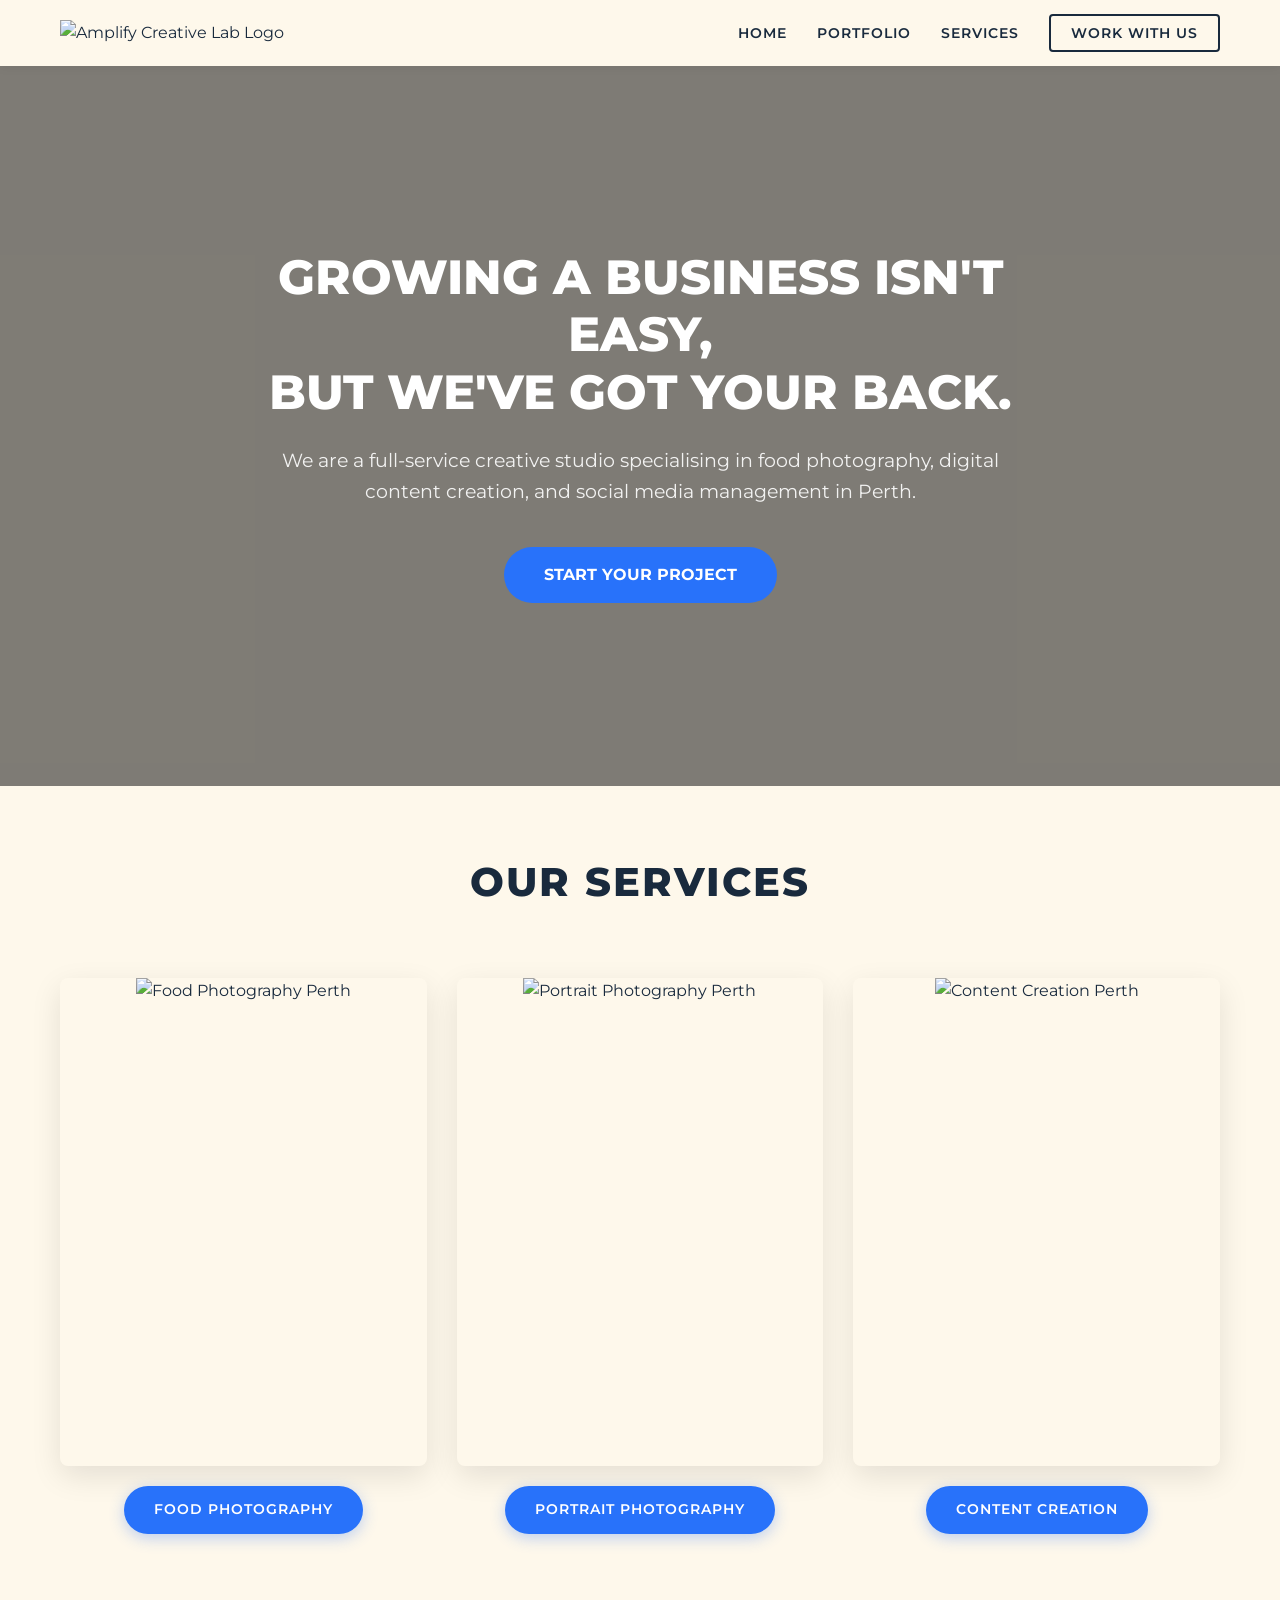
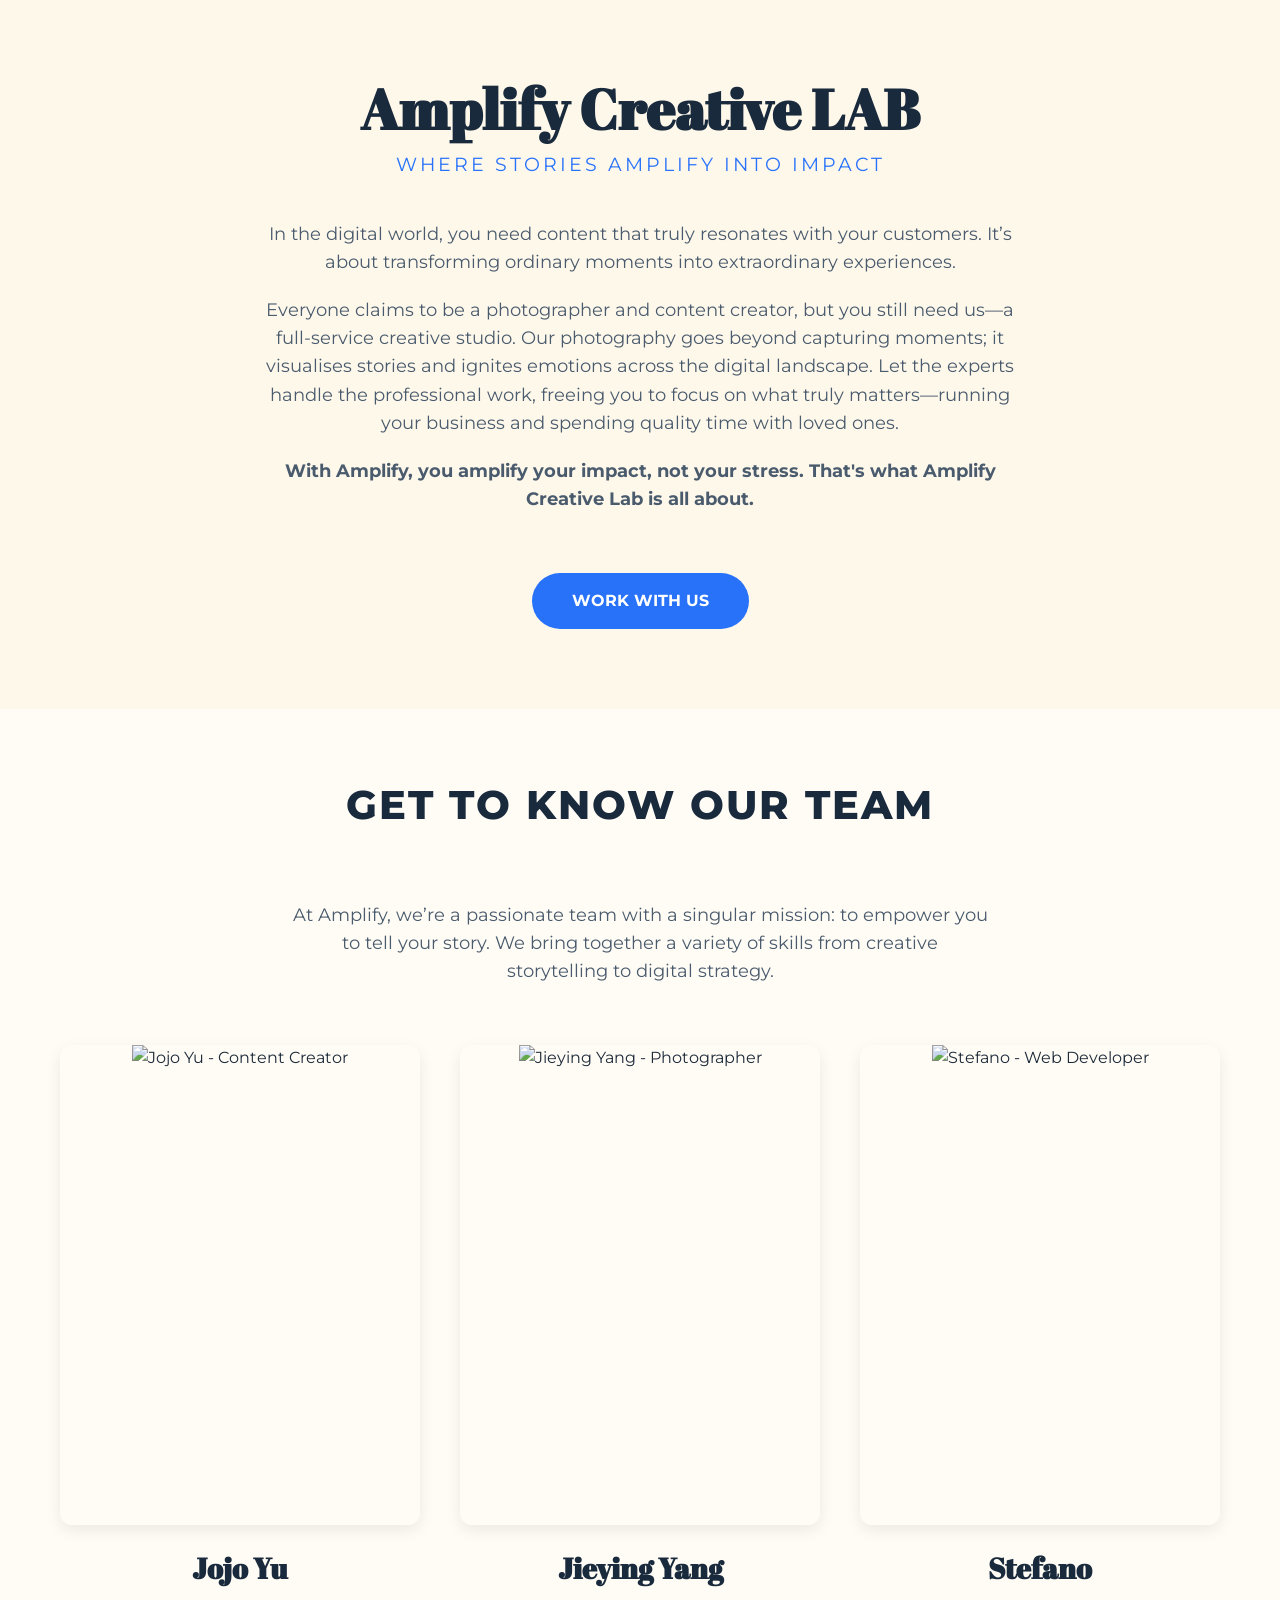
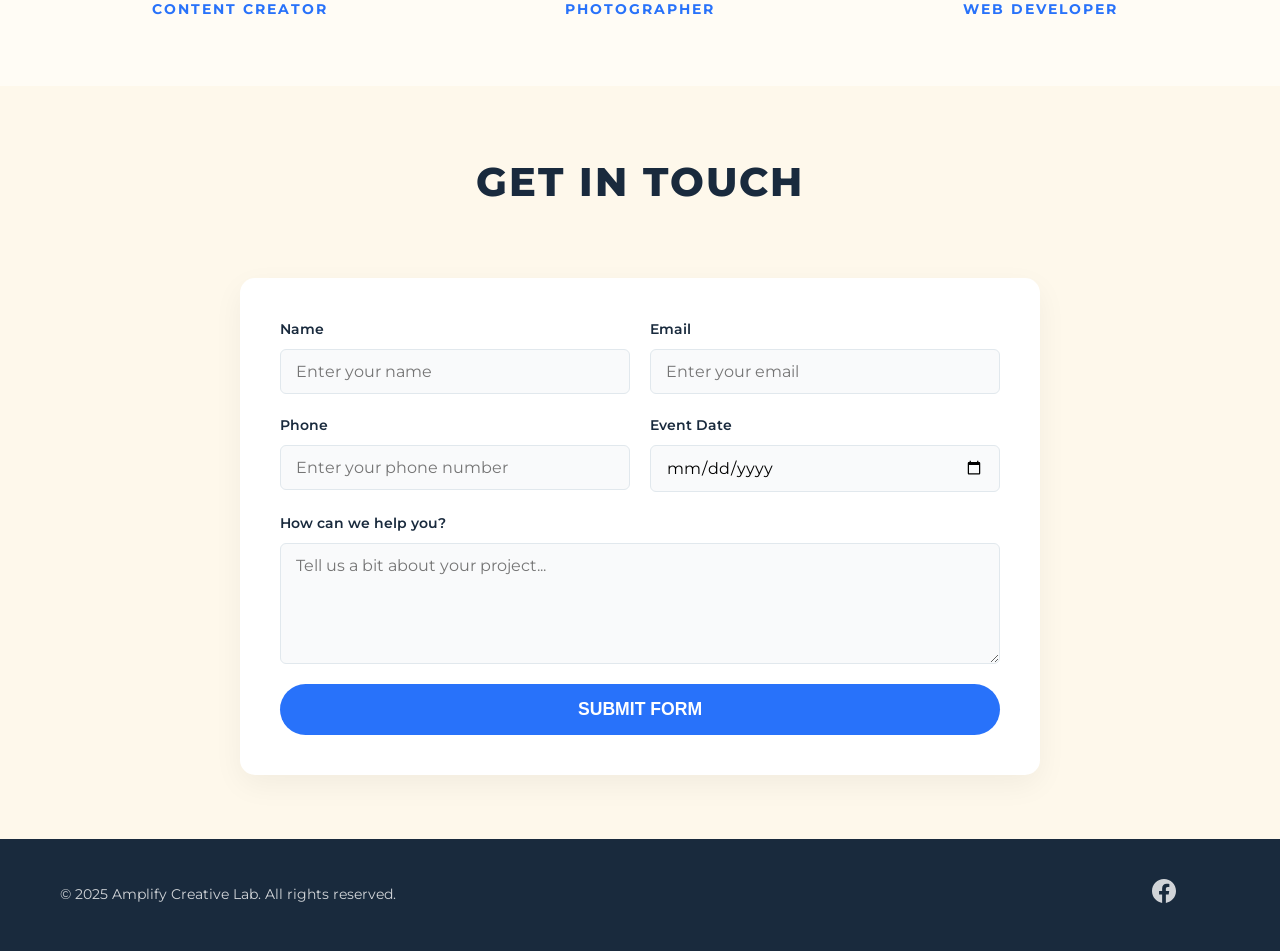
==== index.html @ 65ed93e7 "Footer" ====
<!DOCTYPE html>
<html lang="en">
<head>
    <meta charset="UTF-8">
    <meta name="viewport" content="width=device-width, initial-scale=1.0">
    <title>Perth Food Photographer | Amplify Creative Lab</title>
    <meta name="description" content="Perth food photographer specializing in restaurant imagery. Professional photos and videos for menus, websites & socials.">
    
    <link rel="preconnect" href="https://fonts.googleapis.com">
    <link rel="preconnect" href="https://fonts.gstatic.com" crossorigin>
    <link href="https://fonts.googleapis.com/css2?family=Abril+Fatface&family=Montserrat:wght@400;600;700&display=swap" rel="stylesheet">
    
    <link rel="stylesheet" href="style.css">
</head>
<body>

    <header class="site-header">
        <div class="container header-flex">
            <a href="/" class="logo">
                <img src="https://amplifycreativelab.com/wp-content/uploads/2024/07/logo-web.png" alt="Amplify Creative Lab Logo">
            </a>
            
            <nav class="main-nav">
                <ul class="nav-list">
                    <li><a href="#">Home</a></li>
                    <li><a href="https://amplifycreativelab.com/portfolio/">Portfolio</a></li>
                    <li><a href="https://amplifycreativelab.com/perth-content-creation/">Services</a></li>
                    <li><a href="#contact" class="btn-nav">Work With Us</a></li>
                </ul>
            </nav>
        </div>
    </header>

    <main>
        <section class="hero">
            <div class="hero-overlay"></div>
            <div class="container hero-content">
                <h1>Growing a business isn't easy,<br> but we've got your back.</h1>
                <p>We are a full-service creative studio specialising in food photography, digital content creation, and social media management in Perth.</p>
                <a href="#contact" class="btn-primary">Start Your Project</a>
            </div>
        </section>
        <section class="services">
        <div class="container">
            <h2 class="section-title">Our Services</h2>
            
            <div class="services-grid">
                
                <a href="https://amplifycreativelab.com/food-photography" class="service-card">
                    <div class="image-wrapper">
                        <img src="https://amplifycreativelab.com/wp-content/uploads/2024/06/02-Commercial-Photography-768x960.jpg" alt="Food Photography Perth" loading="lazy">
                    </div>
                    <div class="card-label">Food Photography</div>
                </a>

                <a href="https://amplifycreativelab.com/portrait-photography/" class="service-card">
                    <div class="image-wrapper">
                        <img src="https://amplifycreativelab.com/wp-content/uploads/2024/07/DSC_3474-768x960.jpg" alt="Portrait Photography Perth" loading="lazy">
                    </div>
                    <div class="card-label">Portrait Photography</div>
                </a>

                <a href="https://amplifycreativelab.com/content-creation/" class="service-card">
                    <div class="image-wrapper">
                        <img src="https://amplifycreativelab.com/wp-content/uploads/2024/06/04-Digital-Content-Creative-768x960.jpg" alt="Content Creation Perth" loading="lazy">
                    </div>
                    <div class="card-label">Content Creation</div>
                </a>

            </div>
        </div>
    </section>
    <section class="about-intro">
        <div class="container text-center">
            <h2>Amplify Creative LAB</h2>
            <h3>Where Stories Amplify into Impact</h3>
            
            <div class="text-content">
                <p>In the digital world, you need content that truly resonates with your customers. It’s about transforming ordinary moments into extraordinary experiences.</p>
                <p>Everyone claims to be a photographer and content creator, but you still need us—a full-service creative studio. Our photography goes beyond capturing moments; it visualises stories and ignites emotions across the digital landscape. Let the experts handle the professional work, freeing you to focus on what truly matters—running your business and spending quality time with loved ones.</p>
                <p><strong>With Amplify, you amplify your impact, not your stress. That's what Amplify Creative Lab is all about.</strong></p>
            </div>
            
            <a href="#contact" class="btn-primary">Work With Us</a>
        </div>
    </section>
    <section class="team">
        <div class="container">
            
            <div class="team-intro">
                <h2 class="section-title">Get to Know Our Team</h2>
                <p>At Amplify, we’re a passionate team with a singular mission: to empower you to tell your story. We bring together a variety of skills from creative storytelling to digital strategy.</p>
            </div>

            <div class="team-grid">
                
                <div class="team-member">
                    <div class="member-image">
                        <img src="https://amplifycreativelab.com/wp-content/uploads/2024/07/jojo-scaled.jpg" alt="Jojo Yu - Content Creator" loading="lazy">
                    </div>
                    <div class="member-info">
                        <h3>Jojo Yu</h3>
                        <span class="role">Content Creator</span>
                    </div>
                </div>

                <div class="team-member">
                    <div class="member-image">
                        <img src="https://amplifycreativelab.com/wp-content/uploads/2024/07/0N2A9661-Edit-scaled.jpg" alt="Jieying Yang - Photographer" loading="lazy">
                    </div>
                    <div class="member-info">
                        <h3>Jieying Yang</h3>
                        <span class="role">Photographer</span>
                    </div>
                </div>

                <div class="team-member">
                    <div class="member-image">
                        <img src="https://amplifycreativelab.com/wp-content/uploads/2024/07/stefano-scaled.jpg" alt="Stefano - Web Developer" loading="lazy">
                    </div>
                    <div class="member-info">
                        <h3>Stefano</h3>
                        <span class="role">Web Developer</span>
                    </div>
                </div>

            </div>
        </div>
    </section>
    <section id="contact" class="contact-section">
        <div class="container">
            <h2 class="section-title">Get In Touch</h2>
            
            <form class="contact-form" action="#" method="POST">
                <div class="form-grid">
                    
                    <div class="form-group">
                        <label for="name">Name</label>
                        <input type="text" id="name" name="name" placeholder="Enter your name" required>
                    </div>

                    <div class="form-group">
                        <label for="email">Email</label>
                        <input type="email" id="email" name="email" placeholder="Enter your email" required>
                    </div>

                    <div class="form-group">
                        <label for="phone">Phone</label>
                        <input type="tel" id="phone" name="phone" placeholder="Enter your phone number">
                    </div>

                    <div class="form-group">
                        <label for="date">Event Date</label>
                        <input type="date" id="date" name="date">
                    </div>

                    <div class="form-group full-width">
                        <label for="message">How can we help you?</label>
                        <textarea id="message" name="message" rows="5" placeholder="Tell us a bit about your project..."></textarea>
                    </div>

                    <div class="form-group full-width text-center">
                        <button type="submit" class="btn-primary btn-submit">Submit Form</button>
                    </div>

                </div>
            </form>
        </div>
    </section>
    <footer class="site-footer">
        <div class="container footer-flex">
            
            <div class="footer-copyright">
                <p>&copy; 2025 Amplify Creative Lab. All rights reserved.</p>
            </div>

            <div class="footer-socials">
                
                <a href="#" aria-label="Facebook">
                    <svg xmlns="http://www.w3.org/2000/svg" width="24" height="24" viewBox="0 0 24 24" fill="currentColor"><path d="M24 12.073c0-6.627-5.373-12-12-12s-12 5.373-12 12c0 5.99 4.388 10.954 10.125 11.854v-8.385H7.078v-3.47h3.047V9.43c0-3.007 1.792-4.669 4.533-4.669 1.312 0 2.686.235 2.686.235v2.953H15.83c-1.491 0-1.956.925-1.956 1.874v2.25h3.328l-.532 3.47h-2.796v8.385C19.612 23.027 24 18.062 24 12.073z"/></svg>
                </a>

                <a href="#" aria-label="Instagram">
                    <svg xmlns="http://www.w3.org/2000/svg" width="24" height="24" viewBox="0 0 24 24" fill="currentColor"><path d="M12 2.163c3.204 0 3.584.012 4.85.07 3.252.148 4.771 1.691 4.919 4.919.058 1.265.069 1.645.069 4.849 0 3.205-.012 3.584-.069 4.849-.149 3.225-1.664 4.771-4.919 4.919-1.266.058-1.644.07-4.85.07-3.204 0-3.584-.012-4.849-.07-3.26-.149-4.771-1.699-4.919-4.92-.058-1.265-.07-1.644-.07-4.849 0-3.204.013-3.583.07-4.849.149-3.227 1.664-4.771 4.919-4.919 1.266-.057 1.645-.069 4.849-.069zm0-2.163c-3.259 0-3.667.014-4.947.072-4.358.2-6.78 2.618-6.98 6.98-.059 1.281-.073 1.689-.073 4.948 0 3.2
    </main>

</body>
</html>
---- style.css ----
/* --- 1. VARIABLES (Your Design System) --- */
:root {
    /* Extracted from your site */
    --color-cream: #FEF8EB;       /* Your background color */
    --color-navy: #192a3d;        /* Your text color */
    --color-blue: #2872fa;        /* Your accent/button color */
    --color-white: #ffffff;
    
    --font-heading: 'Abril Fatface', serif; /* The fancy font */
    --font-body: 'Montserrat', sans-serif;  /* The clean font */
    
    --spacing-md: 2rem;
    --spacing-lg: 4rem;
}

/* --- 2. GLOBAL RESET --- */
* {
    box-sizing: border-box;
    margin: 0;
    padding: 0;
}

body {
    font-family: var(--font-body);
    background-color: var(--color-cream);
    color: var(--color-navy);
    line-height: 1.6;
}

.container {
    max-width: 1200px;
    margin: 0 auto;
    padding: 0 20px;
}

a { text-decoration: none; color: inherit; }
ul { list-style: none; }

/* --- 3. HEADER & NAVIGATION --- */
.site-header {
    padding: 20px 0;
    background-color: var(--color-cream);
    position: sticky;
    top: 0;
    z-index: 1000;
    box-shadow: 0 2px 10px rgba(0,0,0,0.05);
}

.header-flex {
    display: flex;
    justify-content: space-between;
    align-items: center;
}

.logo img {
    height: 50px; /* Keeps logo from exploding in size */
    width: auto;
}

.nav-list {
    display: flex;
    gap: 30px;
    align-items: center;
}

.nav-list a {
    font-weight: 600;
    font-size: 14px;
    text-transform: uppercase;
    letter-spacing: 1px;
    transition: color 0.3s ease;
}

.nav-list a:hover {
    color: var(--color-blue);
}

/* --- 4. HERO SECTION --- */
.hero {
    position: relative;
    height: 80vh; /* Takes up 80% of the screen height */
    min-height: 600px;
    display: flex;
    align-items: center;
    justify-content: center;
    text-align: center;
    
    /* Background Image extracted from your slideshow */
    background-image: url('https://amplifycreativelab.com/wp-content/uploads/2024/06/Spaghertti-Carbonara_01-scaled.jpg');
    background-size: cover;
    background-position: center;
}

/* Dark overlay so text is readable on top of the photo */
.hero-overlay {
    position: absolute;
    top: 0; left: 0; width: 100%; height: 100%;
    background: rgba(0, 0, 0, 0.5); /* 50% dark tint */
    z-index: 1;
}

.hero-content {
    position: relative;
    z-index: 2; /* Puts text above the overlay */
    color: var(--color-white);
    max-width: 800px;
}

.hero h1 {
    font-family: var(--font-body); /* Using Montserrat for clean look, or change to var(--font-heading) for serif */
    font-weight: 800;
    font-size: 3rem;
    text-transform: uppercase;
    margin-bottom: 1.5rem;
    line-height: 1.2;
}

.hero p {
    font-size: 1.2rem;
    margin-bottom: 2.5rem;
    opacity: 0.9;
}

/* --- 5. BUTTONS --- */
.btn-nav {
    border: 2px solid var(--color-navy);
    padding: 8px 20px;
    border-radius: 4px;
}

.btn-nav:hover {
    background-color: var(--color-navy);
    color: var(--color-white) !important;
}

.btn-primary {
    display: inline-block;
    background-color: var(--color-blue);
    color: var(--color-white);
    padding: 15px 40px;
    font-weight: 700;
    text-transform: uppercase;
    border-radius: 50px; /* Rounded pill shape */
    transition: transform 0.2s, background 0.2s;
}

.btn-primary:hover {
    background-color: #1559ed; /* Slightly darker blue */
    transform: translateY(-3px); /* Slight lift effect */
}

/* Mobile Responsiveness */
@media (max-width: 768px) {
    .nav-list { display: none; } /* Hidden on mobile for now */
    .hero h1 { font-size: 2rem; }
}

/* --- 6. SERVICES SECTION --- */
.services {
    padding: var(--spacing-lg) 0;
    background-color: var(--color-cream); /* seamless blend with body */
}

.section-title {
    font-family: var(--font-body); /* Or var(--font-heading) if you want the fancy font here */
    font-size: 2.5rem;
    font-weight: 800;
    text-align: center;
    text-transform: uppercase;
    margin-bottom: var(--spacing-lg);
    color: var(--color-navy);
    letter-spacing: 2px;
}

/* The Grid System: Creates 3 columns that stack automatically */
.services-grid {
    display: grid;
    grid-template-columns: repeat(auto-fit, minmax(300px, 1fr));
    gap: 30px;
    align-items: start;
}

/* The Card */
.service-card {
    display: block;
    position: relative;
    text-align: center;
    transition: transform 0.3s ease;
}

.service-card:hover {
    transform: translateY(-10px); /* Floats up when you hover */
}

.image-wrapper {
    overflow: hidden;
    border-radius: 8px;
    box-shadow: 0 10px 30px rgba(0,0,0,0.1);
    aspect-ratio: 3 / 4; /* Forces all images to be the same tall rectangle shape */
    margin-bottom: 20px;
}

.service-card img {
    width: 100%;
    height: 100%;
    object-fit: cover; /* Ensures image fills the box without stretching */
    transition: transform 0.5s ease;
}

.service-card:hover img {
    transform: scale(1.05); /* Subtle zoom effect on image */
}

/* The Label (Looks like a button) */
.card-label {
    display: inline-block;
    background-color: var(--color-blue);
    color: var(--color-white);
    padding: 12px 30px;
    border-radius: 50px;
    font-weight: 600;
    text-transform: uppercase;
    font-size: 0.9rem;
    letter-spacing: 1px;
    box-shadow: 0 4px 15px rgba(40, 114, 250, 0.3);
}

/* --- 7. ABOUT INTRO SECTION --- */
.about-intro {
    padding: 80px 0;
    background-color: var(--color-cream);
    text-align: center;
}

/* Flex helper to center everything vertically and horizontally */
.text-center {
    display: flex;
    flex-direction: column;
    align-items: center;
}

.about-intro h2 {
    font-family: var(--font-heading); /* Using 'Abril Fatface' for brand feel */
    font-size: 3.5rem;
    color: var(--color-navy);
    margin-bottom: 10px;
    line-height: 1.1;
}

.about-intro h3 {
    font-family: var(--font-body);
    font-weight: 400;
    font-size: 1.2rem;
    color: var(--color-blue); /* Using accent color for the tagline */
    margin-bottom: 40px;
    text-transform: uppercase;
    letter-spacing: 3px;
}

.about-intro .text-content {
    max-width: 750px; /* Vital: Keeps text line length easy to read */
    margin: 0 auto 40px auto;
    font-size: 1.1rem;
    color: #4a5b6d; /* Slightly softer version of Navy */
}

.about-intro p {
    margin-bottom: 20px;
}

/* Mobile adjustments */
@media (max-width: 768px) {
    .about-intro h2 { font-size: 2.5rem; }
    .about-intro h3 { font-size: 1rem; letter-spacing: 1px; }
}

/* --- 8. TEAM SECTION --- */
.team {
    padding: var(--spacing-lg) 0;
    background-color: #fffcf5; /* A slightly lighter shade of cream to separate the section */
}

.team-intro {
    max-width: 700px;
    margin: 0 auto 60px auto;
    text-align: center;
}

.team-intro p {
    font-size: 1.1rem;
    color: #4a5b6d;
}

/* Grid layout for team members */
.team-grid {
    display: grid;
    grid-template-columns: repeat(auto-fit, minmax(280px, 1fr));
    gap: 40px;
    justify-content: center;
}

.team-member {
    text-align: center;
}

.member-image {
    width: 100%;
    aspect-ratio: 3 / 4; /* Maintains vertical portrait shape */
    overflow: hidden;
    border-radius: 12px; /* Slightly softer corners than services */
    margin-bottom: 20px;
    box-shadow: 0 5px 15px rgba(0,0,0,0.08);
    transition: transform 0.3s ease;
}

.member-image img {
    width: 100%;
    height: 100%;
    object-fit: cover;
    transition: transform 0.5s ease;
    filter: grayscale(20%); /* Slight styling: desaturate a bit */
}

/* Hover Effect: Color returns and image zooms */
.team-member:hover .member-image img {
    transform: scale(1.05);
    filter: grayscale(0%); 
}

.team-member:hover .member-image {
    transform: translateY(-5px);
}

.member-info h3 {
    font-family: var(--font-heading);
    font-size: 1.8rem;
    margin-bottom: 5px;
    color: var(--color-navy);
}

.member-info .role {
    font-family: var(--font-body);
    text-transform: uppercase;
    font-size: 0.85rem;
    font-weight: 700;
    color: var(--color-blue);
    letter-spacing: 2px;
}

/* --- 9. CONTACT FORM SECTION --- */
.contact-section {
    padding: var(--spacing-lg) 0;
    background-color: var(--color-cream);
}

.contact-form {
    max-width: 800px;
    margin: 0 auto;
    background-color: #ffffff;
    padding: 40px;
    border-radius: 15px;
    box-shadow: 0 10px 30px rgba(0,0,0,0.05);
}

/* Form Grid: 2 Columns on Desktop */
.form-grid {
    display: grid;
    grid-template-columns: 1fr 1fr; /* Two equal columns */
    gap: 20px;
}

/* Make Message box and Button span both columns */
.full-width {
    grid-column: span 2;
}

.form-group {
    display: flex;
    flex-direction: column;
    text-align: left;
}

.form-group label {
    font-family: var(--font-body);
    font-weight: 600;
    font-size: 0.9rem;
    margin-bottom: 8px;
    color: var(--color-navy);
}

.form-group input,
.form-group textarea {
    padding: 12px 15px;
    border: 1px solid #e1e8ed; /* Light grey border */
    border-radius: 6px;
    font-family: var(--font-body);
    font-size: 1rem;
    background-color: #f9fafb;
    transition: border-color 0.3s, background 0.3s;
}

/* Focus State: When you click inside a box */
.form-group input:focus,
.form-group textarea:focus {
    outline: none;
    border-color: var(--color-blue);
    background-color: #ffffff;
}

.btn-submit {
    width: 100%;
    border: none;
    cursor: pointer;
    font-size: 1.1rem;
}

/* Mobile Layout for Form */
@media (max-width: 600px) {
    .contact-form { padding: 20px; }
    
    /* Stack everything in 1 column on mobile */
    .form-grid {
        grid-template-columns: 1fr;
    }
    
    .full-width {
        grid-column: auto;
    }
}

/* --- 10. FOOTER --- */
.site-footer {
    background-color: var(--color-navy);
    color: var(--color-white);
    padding: 40px 0;
}

.footer-flex {
    display: flex;
    justify-content: space-between;
    align-items: center;
}

.footer-copyright p {
    font-size: 0.9rem;
    opacity: 0.8;
}

.footer-socials {
    display: flex;
    gap: 20px;
}

.footer-socials a {
    color: var(--color-white);
    transition: color 0.3s ease, transform 0.3s ease;
    opacity: 0.8;
}

.footer-socials a:hover {
    color: var(--color-blue);
    opacity: 1;
    transform: translateY(-3px);
}

/* Footer Mobile */
@media (max-width: 600px) {
    .footer-flex {
        flex-direction: column;
        gap: 20px;
        text-align: center;
    }
}
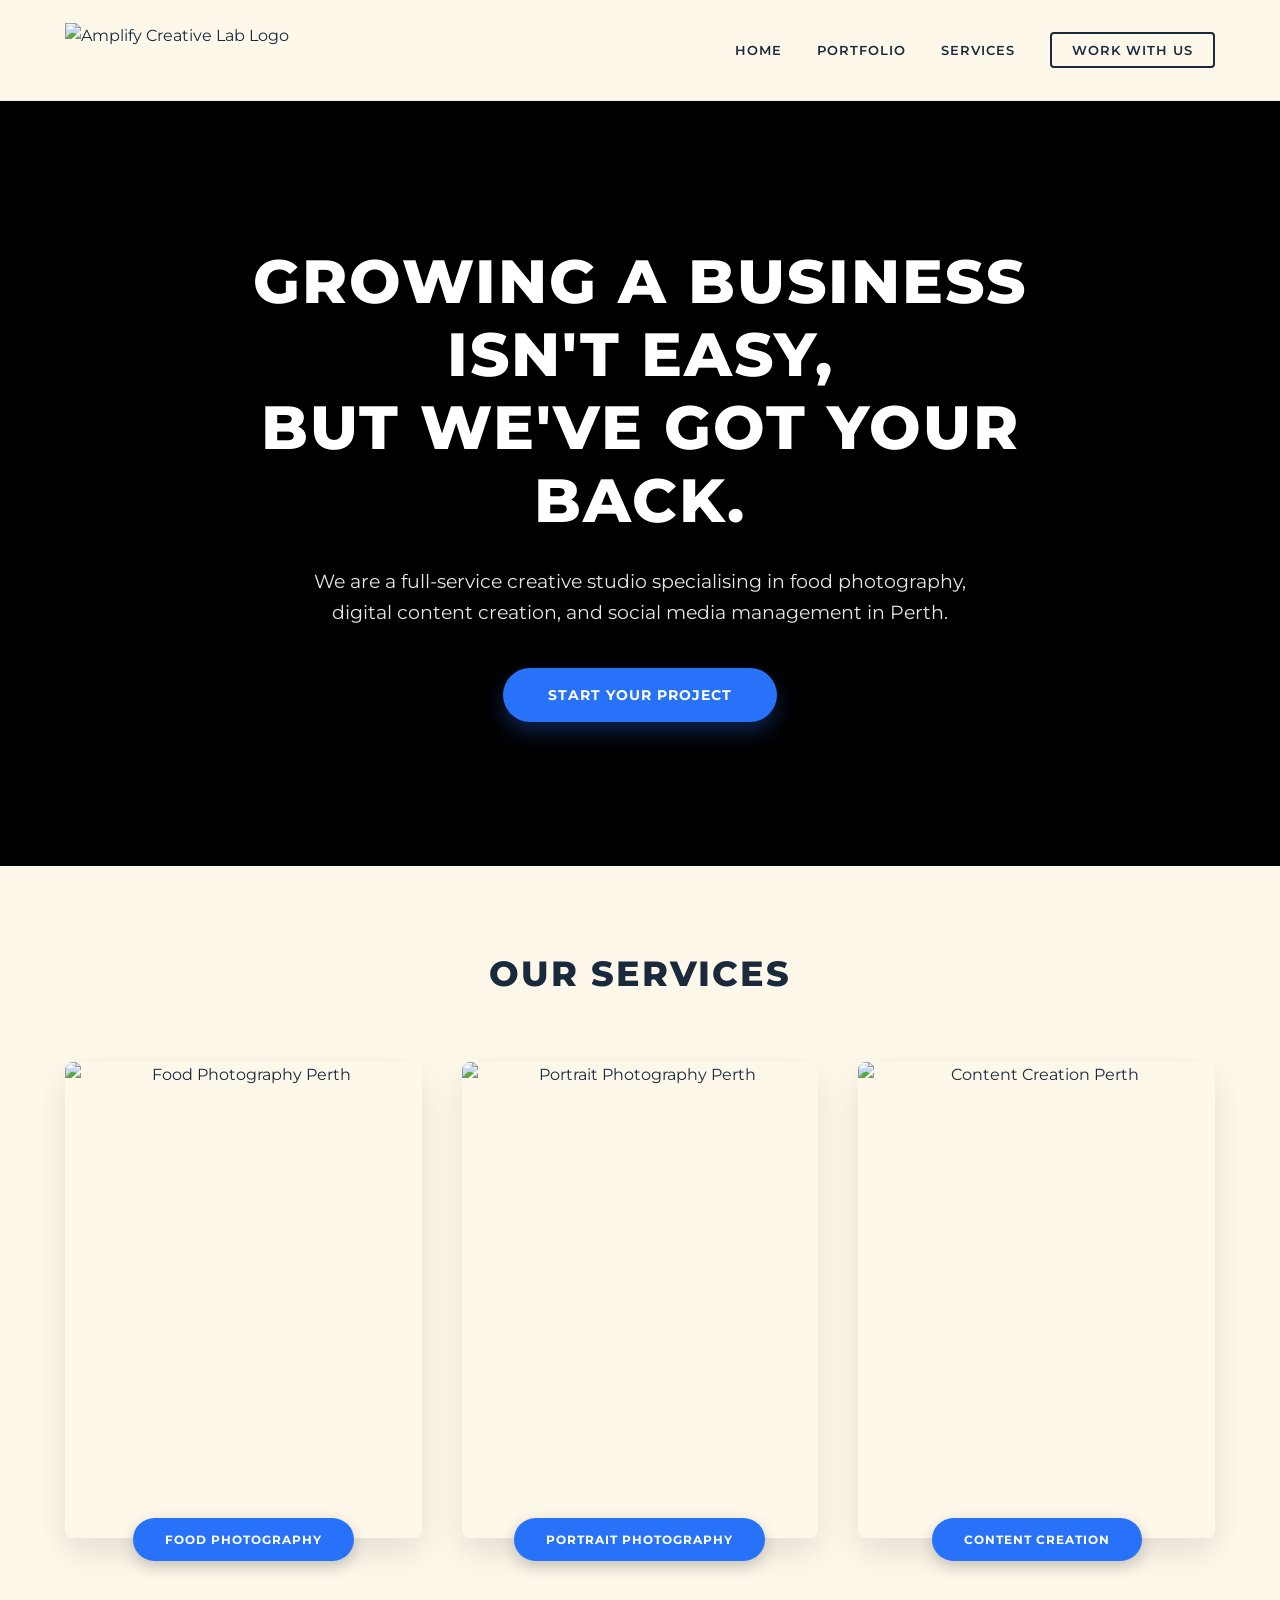
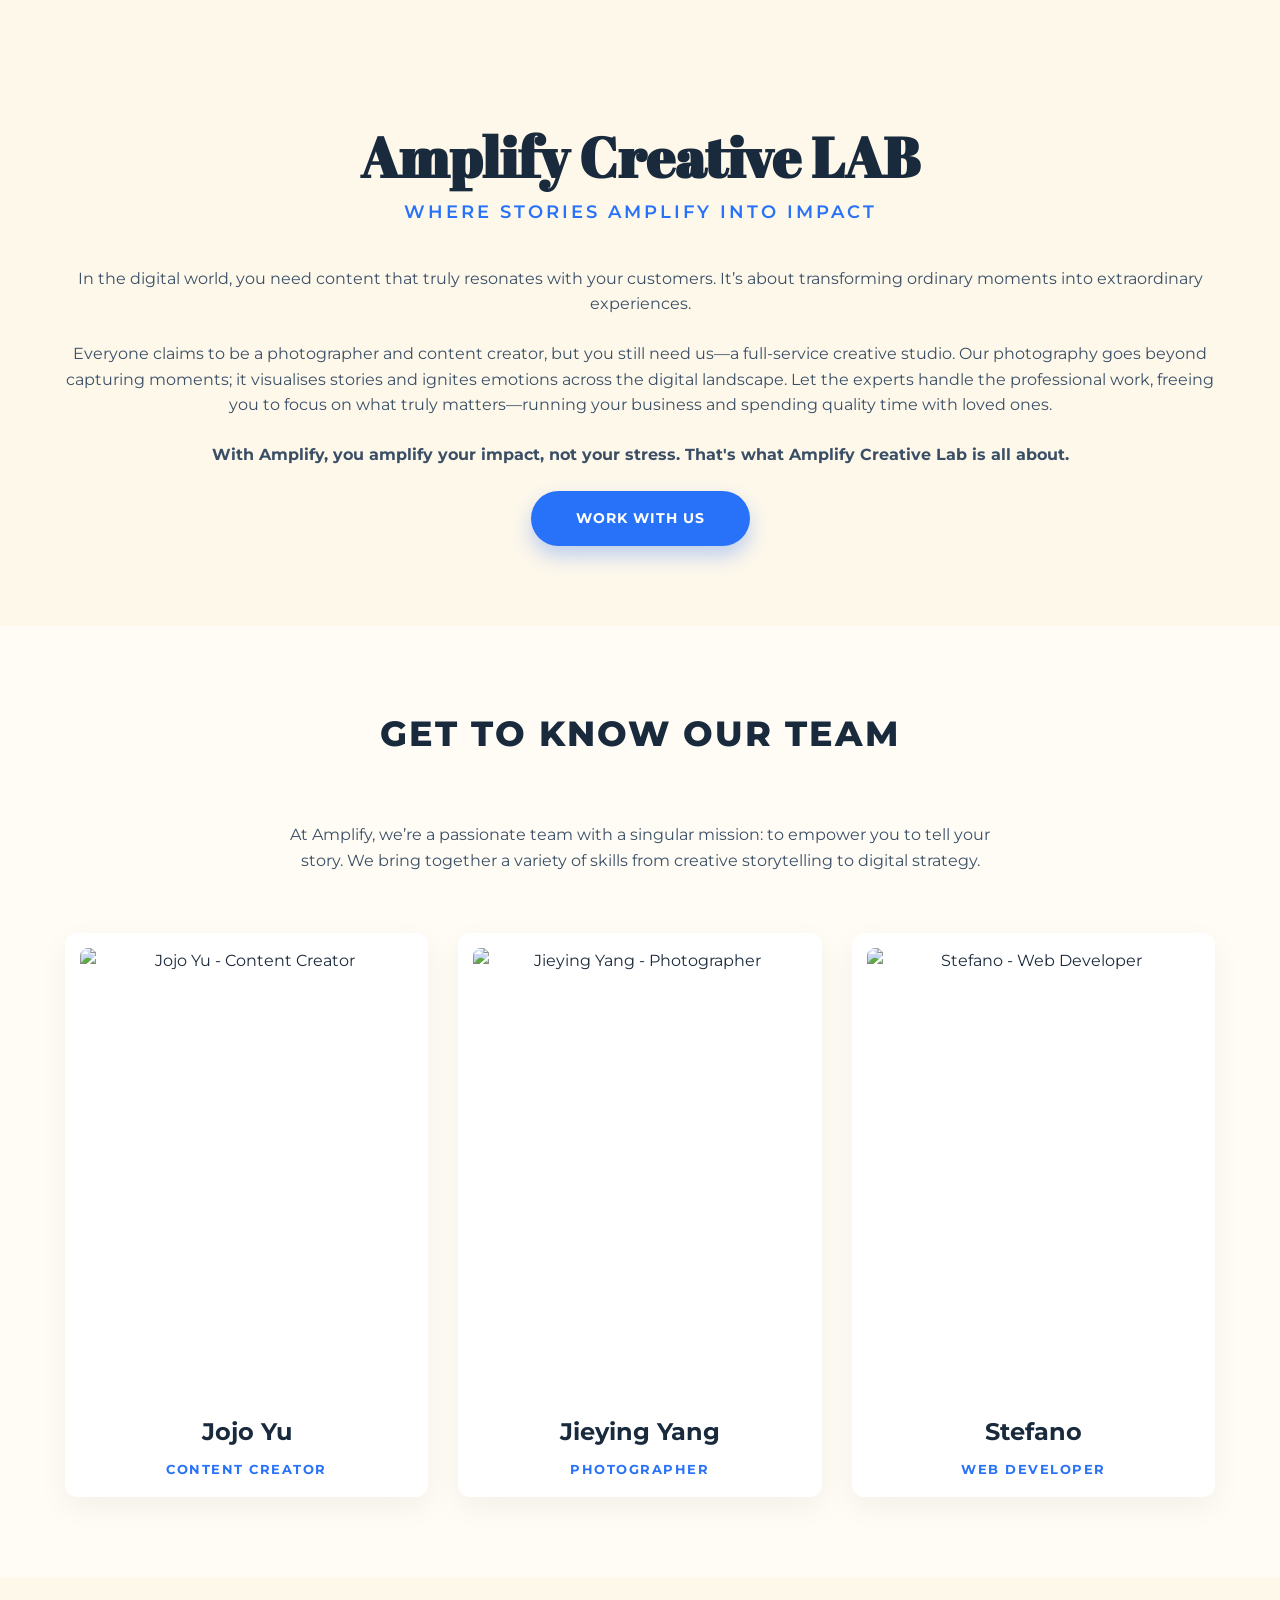
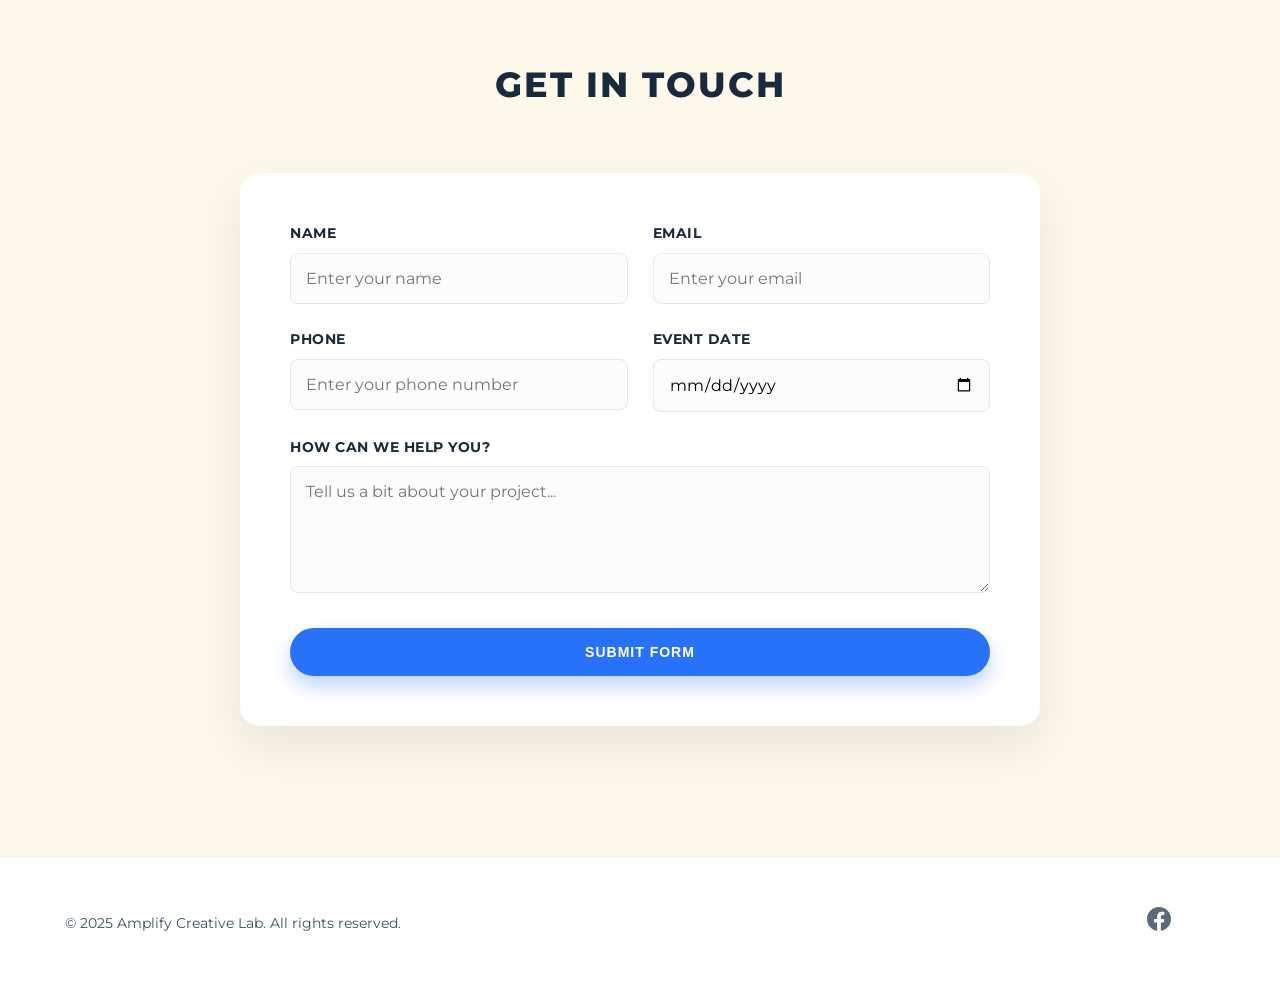
==== commit d11a1d9b: "Fixes" ====
--- a/index.html
+++ b/index.html
@@ -4,11 +4,11 @@
     <meta charset="UTF-8">
     <meta name="viewport" content="width=device-width, initial-scale=1.0">
     <title>Perth Food Photographer | Amplify Creative Lab</title>
-    <meta name="description" content="Perth food photographer specializing in restaurant imagery. Professional photos and videos for menus, websites & socials.">
+    <meta name="description" content="Perth food photographer specializing in restaurant imagery.">
     
     <link rel="preconnect" href="https://fonts.googleapis.com">
     <link rel="preconnect" href="https://fonts.gstatic.com" crossorigin>
-    <link href="https://fonts.googleapis.com/css2?family=Abril+Fatface&family=Montserrat:wght@400;600;700&display=swap" rel="stylesheet">
+    <link href="https://fonts.googleapis.com/css2?family=Abril+Fatface&family=Darker+Grotesque:wght@400;600&family=Montserrat:wght@400;500;600;700&family=Roboto:wght@400;500&family=Roboto+Slab:wght@400;700&display=swap" rel="stylesheet">
     
     <link rel="stylesheet" href="style.css">
 </head>
--- a/style.css
+++ b/style.css
@@ -1,19 +1,32 @@
-/* --- 1. VARIABLES (Your Design System) --- */
+/* =========================================
+   1. VARIABLES (YOUR BRAND DNA)
+   ========================================= */
 :root {
-    /* Extracted from your site */
-    --color-cream: #FEF8EB;       /* Your background color */
-    --color-navy: #192a3d;        /* Your text color */
-    --color-blue: #2872fa;        /* Your accent/button color */
+    /* COLORS (Extracted from your source code) */
+    --color-cream: #FEF8EB;       /* Background */
+    --color-blue: #2872fa;        /* Buttons/Accents */
+    --color-blue-dark: #1559ed;   /* Hover states */
+    --color-navy: #192a3d;        /* Headings/Text */
+    --color-slate: #3A4F66;       /* Secondary Text */
     --color-white: #ffffff;
+    --color-border: #e1e8ed;      /* Form borders */
+
+    /* FONTS */
+    --font-heading-serif: 'Abril Fatface', serif;   /* For "Amplify Creative Lab" */
+    --font-heading-sans: 'Montserrat', sans-serif;  /* For Menu/Headings */
+    --font-body: 'Montserrat', sans-serif;          /* For paragraphs */
+    --font-accent: 'Darker Grotesque', sans-serif;  /* Optional accent */
     
-    --font-heading: 'Abril Fatface', serif; /* The fancy font */
-    --font-body: 'Montserrat', sans-serif;  /* The clean font */
-    
-    --spacing-md: 2rem;
-    --spacing-lg: 4rem;
-}
-
-/* --- 2. GLOBAL RESET --- */
+    /* SPACING */
+    --spacing-container: 25px;
+    --spacing-section: 80px;
+    --radius-card: 12px;
+    --radius-btn: 50px;
+}
+
+/* =========================================
+   2. GLOBAL RESET & BASE STYLES
+   ========================================= */
 * {
     box-sizing: border-box;
     margin: 0;
@@ -25,259 +38,276 @@
     background-color: var(--color-cream);
     color: var(--color-navy);
     line-height: 1.6;
-}
-
+    -webkit-font-smoothing: antialiased; /* Crisp text on Mac */
+}
+
+h1, h2, h3, h4, h5 {
+    color: var(--color-navy);
+    margin-bottom: 1rem;
+}
+
+p {
+    margin-bottom: 1.5rem;
+    color: var(--color-slate);
+}
+
+a {
+    text-decoration: none;
+    color: inherit;
+    transition: all 0.3s ease;
+}
+
+ul { list-style: none; }
+img { max-width: 100%; display: block; }
+
+/* Container Wrapper */
 .container {
     max-width: 1200px;
     margin: 0 auto;
-    padding: 0 20px;
-}
-
-a { text-decoration: none; color: inherit; }
-ul { list-style: none; }
-
-/* --- 3. HEADER & NAVIGATION --- */
+    padding: 0 var(--spacing-container);
+}
+
+/* Section Titles */
+.section-title {
+    font-family: var(--font-heading-sans);
+    font-size: 2.2rem;
+    text-transform: uppercase;
+    text-align: center;
+    letter-spacing: 2px;
+    font-weight: 800;
+    margin-bottom: 60px;
+    position: relative;
+}
+
+/* =========================================
+   3. HEADER & NAVIGATION
+   ========================================= */
 .site-header {
-    padding: 20px 0;
+    padding: 15px 0;
     background-color: var(--color-cream);
     position: sticky;
     top: 0;
     z-index: 1000;
-    box-shadow: 0 2px 10px rgba(0,0,0,0.05);
+    border-bottom: 1px solid rgba(0,0,0,0.05);
+    box-shadow: 0 4px 20px rgba(0,0,0,0.03);
 }
 
 .header-flex {
     display: flex;
     justify-content: space-between;
     align-items: center;
+    height: 70px;
 }
 
 .logo img {
-    height: 50px; /* Keeps logo from exploding in size */
+    height: 55px;
     width: auto;
 }
 
 .nav-list {
     display: flex;
-    gap: 30px;
-    align-items: center;
+    gap: 35px;
 }
 
 .nav-list a {
+    font-family: var(--font-heading-sans);
     font-weight: 600;
-    font-size: 14px;
+    font-size: 13px;
     text-transform: uppercase;
     letter-spacing: 1px;
-    transition: color 0.3s ease;
+    color: var(--color-navy);
 }
 
 .nav-list a:hover {
     color: var(--color-blue);
 }
 
-/* --- 4. HERO SECTION --- */
+/* Work With Us Button in Nav */
+.btn-nav {
+    border: 2px solid var(--color-navy);
+    padding: 8px 20px;
+    border-radius: 4px;
+}
+.btn-nav:hover {
+    background-color: var(--color-navy);
+    color: var(--color-white) !important;
+}
+
+/* =========================================
+   4. HERO SECTION
+   ========================================= */
 .hero {
     position: relative;
-    height: 80vh; /* Takes up 80% of the screen height */
+    height: 85vh;
     min-height: 600px;
     display: flex;
     align-items: center;
     justify-content: center;
     text-align: center;
-    
-    /* Background Image extracted from your slideshow */
+    background-color: #000;
+    overflow: hidden;
+}
+
+/* Background Zoom Animation */
+.hero-bg {
+    position: absolute;
+    top: 0; left: 0; width: 100%; height: 100%;
     background-image: url('https://amplifycreativelab.com/wp-content/uploads/2024/06/Spaghertti-Carbonara_01-scaled.jpg');
     background-size: cover;
     background-position: center;
-}
-
-/* Dark overlay so text is readable on top of the photo */
-.hero-overlay {
-    position: absolute;
-    top: 0; left: 0; width: 100%; height: 100%;
-    background: rgba(0, 0, 0, 0.5); /* 50% dark tint */
-    z-index: 1;
+    opacity: 0.6; /* Dark overlay */
+    animation: zoomEffect 20s infinite alternate;
+}
+
+@keyframes zoomEffect {
+    0% { transform: scale(1); }
+    100% { transform: scale(1.1); }
 }
 
 .hero-content {
     position: relative;
-    z-index: 2; /* Puts text above the overlay */
+    z-index: 2;
+    max-width: 900px;
+    padding: 0 20px;
+}
+
+.hero h1 {
+    font-family: var(--font-heading-sans);
+    font-weight: 800;
+    font-size: clamp(2rem, 5vw, 3.8rem); /* Fluid typography */
+    text-transform: uppercase;
+    letter-spacing: 2px;
+    line-height: 1.2;
+    margin-bottom: 30px;
     color: var(--color-white);
-    max-width: 800px;
-}
-
-.hero h1 {
-    font-family: var(--font-body); /* Using Montserrat for clean look, or change to var(--font-heading) for serif */
-    font-weight: 800;
-    font-size: 3rem;
-    text-transform: uppercase;
-    margin-bottom: 1.5rem;
-    line-height: 1.2;
+    text-shadow: 0 4px 15px rgba(0,0,0,0.4);
 }
 
 .hero p {
     font-size: 1.2rem;
-    margin-bottom: 2.5rem;
-    opacity: 0.9;
-}
-
-/* --- 5. BUTTONS --- */
-.btn-nav {
-    border: 2px solid var(--color-navy);
-    padding: 8px 20px;
-    border-radius: 4px;
-}
-
-.btn-nav:hover {
-    background-color: var(--color-navy);
-    color: var(--color-white) !important;
-}
-
+    color: rgba(255,255,255,0.9);
+    max-width: 700px;
+    margin: 0 auto 40px auto;
+}
+
+/* Primary Button Style */
 .btn-primary {
-    display: inline-block;
     background-color: var(--color-blue);
     color: var(--color-white);
-    padding: 15px 40px;
+    padding: 16px 45px;
+    border-radius: var(--radius-btn);
     font-weight: 700;
-    text-transform: uppercase;
-    border-radius: 50px; /* Rounded pill shape */
-    transition: transform 0.2s, background 0.2s;
+    font-size: 14px;
+    text-transform: uppercase;
+    letter-spacing: 1px;
+    display: inline-block;
+    border: none;
+    cursor: pointer;
+    box-shadow: 0 10px 20px rgba(40, 114, 250, 0.3);
+    transition: transform 0.2s, background-color 0.2s;
 }
 
 .btn-primary:hover {
-    background-color: #1559ed; /* Slightly darker blue */
-    transform: translateY(-3px); /* Slight lift effect */
-}
-
-/* Mobile Responsiveness */
-@media (max-width: 768px) {
-    .nav-list { display: none; } /* Hidden on mobile for now */
-    .hero h1 { font-size: 2rem; }
-}
-
-/* --- 6. SERVICES SECTION --- */
+    background-color: var(--color-blue-dark);
+    transform: translateY(-3px);
+}
+
+/* =========================================
+   5. SERVICES SECTION
+   ========================================= */
 .services {
-    padding: var(--spacing-lg) 0;
-    background-color: var(--color-cream); /* seamless blend with body */
-}
-
-.section-title {
-    font-family: var(--font-body); /* Or var(--font-heading) if you want the fancy font here */
-    font-size: 2.5rem;
-    font-weight: 800;
-    text-align: center;
-    text-transform: uppercase;
-    margin-bottom: var(--spacing-lg);
-    color: var(--color-navy);
-    letter-spacing: 2px;
-}
-
-/* The Grid System: Creates 3 columns that stack automatically */
+    padding: var(--spacing-section) 0;
+    background-color: var(--color-cream);
+}
+
 .services-grid {
     display: grid;
     grid-template-columns: repeat(auto-fit, minmax(300px, 1fr));
-    gap: 30px;
-    align-items: start;
-}
-
-/* The Card */
+    gap: 40px;
+}
+
 .service-card {
-    display: block;
     position: relative;
     text-align: center;
-    transition: transform 0.3s ease;
-}
-
-.service-card:hover {
-    transform: translateY(-10px); /* Floats up when you hover */
+    display: block;
+    group: service;
 }
 
 .image-wrapper {
+    position: relative;
     overflow: hidden;
+    margin-bottom: 25px;
+    aspect-ratio: 3/4; /* Forces portrait rectangle */
     border-radius: 8px;
-    box-shadow: 0 10px 30px rgba(0,0,0,0.1);
-    aspect-ratio: 3 / 4; /* Forces all images to be the same tall rectangle shape */
-    margin-bottom: 20px;
-}
-
-.service-card img {
+    box-shadow: 0 15px 35px rgba(0,0,0,0.1);
+}
+
+.image-wrapper img {
     width: 100%;
     height: 100%;
-    object-fit: cover; /* Ensures image fills the box without stretching */
-    transition: transform 0.5s ease;
-}
-
-.service-card:hover img {
-    transform: scale(1.05); /* Subtle zoom effect on image */
-}
-
-/* The Label (Looks like a button) */
+    object-fit: cover;
+    transition: transform 0.6s ease;
+}
+
+/* Zoom on hover */
+.service-card:hover .image-wrapper img {
+    transform: scale(1.08);
+}
+
 .card-label {
     display: inline-block;
     background-color: var(--color-blue);
     color: var(--color-white);
-    padding: 12px 30px;
+    padding: 12px 32px;
+    font-size: 12px;
+    font-weight: 700;
+    text-transform: uppercase;
+    letter-spacing: 1px;
     border-radius: 50px;
-    font-weight: 600;
-    text-transform: uppercase;
-    font-size: 0.9rem;
-    letter-spacing: 1px;
-    box-shadow: 0 4px 15px rgba(40, 114, 250, 0.3);
-}
-
-/* --- 7. ABOUT INTRO SECTION --- */
+    position: relative;
+    top: -45px; /* Overlaps the image */
+    box-shadow: 0 5px 15px rgba(0,0,0,0.2);
+}
+
+/* =========================================
+   6. ABOUT INTRO SECTION
+   ========================================= */
 .about-intro {
-    padding: 80px 0;
+    padding: 40px 0 80px 0;
+    text-align: center;
     background-color: var(--color-cream);
-    text-align: center;
-}
-
-/* Flex helper to center everything vertically and horizontally */
-.text-center {
-    display: flex;
-    flex-direction: column;
-    align-items: center;
 }
 
 .about-intro h2 {
-    font-family: var(--font-heading); /* Using 'Abril Fatface' for brand feel */
+    font-family: var(--font-heading-serif); /* Abril Fatface */
     font-size: 3.5rem;
-    color: var(--color-navy);
     margin-bottom: 10px;
     line-height: 1.1;
 }
 
 .about-intro h3 {
-    font-family: var(--font-body);
-    font-weight: 400;
-    font-size: 1.2rem;
-    color: var(--color-blue); /* Using accent color for the tagline */
+    font-family: var(--font-heading-sans);
+    color: var(--color-blue);
+    font-weight: 600;
+    font-size: 1.1rem;
+    text-transform: uppercase;
+    letter-spacing: 3px;
     margin-bottom: 40px;
-    text-transform: uppercase;
-    letter-spacing: 3px;
-}
-
-.about-intro .text-content {
-    max-width: 750px; /* Vital: Keeps text line length easy to read */
+}
+
+.about-text-block {
+    max-width: 750px;
     margin: 0 auto 40px auto;
     font-size: 1.1rem;
-    color: #4a5b6d; /* Slightly softer version of Navy */
-}
-
-.about-intro p {
-    margin-bottom: 20px;
-}
-
-/* Mobile adjustments */
-@media (max-width: 768px) {
-    .about-intro h2 { font-size: 2.5rem; }
-    .about-intro h3 { font-size: 1rem; letter-spacing: 1px; }
-}
-
-/* --- 8. TEAM SECTION --- */
+    color: var(--color-slate);
+}
+
+/* =========================================
+   7. TEAM SECTION
+   ========================================= */
 .team {
-    padding: var(--spacing-lg) 0;
-    background-color: #fffcf5; /* A slightly lighter shade of cream to separate the section */
+    padding: var(--spacing-section) 0;
+    background-color: #fffcf5; /* Slightly lighter cream */
 }
 
 .team-intro {
@@ -286,153 +316,135 @@
     text-align: center;
 }
 
-.team-intro p {
-    font-size: 1.1rem;
-    color: #4a5b6d;
-}
-
-/* Grid layout for team members */
 .team-grid {
     display: grid;
     grid-template-columns: repeat(auto-fit, minmax(280px, 1fr));
-    gap: 40px;
-    justify-content: center;
+    gap: 30px;
 }
 
 .team-member {
     text-align: center;
+    background: white;
+    padding: 15px;
+    border-radius: var(--radius-card);
+    box-shadow: 0 10px 30px rgba(0,0,0,0.05);
+    transition: transform 0.3s ease;
+}
+
+.team-member:hover {
+    transform: translateY(-5px);
 }
 
 .member-image {
     width: 100%;
-    aspect-ratio: 3 / 4; /* Maintains vertical portrait shape */
+    aspect-ratio: 3/4;
     overflow: hidden;
-    border-radius: 12px; /* Slightly softer corners than services */
+    border-radius: 8px;
     margin-bottom: 20px;
-    box-shadow: 0 5px 15px rgba(0,0,0,0.08);
-    transition: transform 0.3s ease;
 }
 
 .member-image img {
     width: 100%;
     height: 100%;
     object-fit: cover;
-    transition: transform 0.5s ease;
-    filter: grayscale(20%); /* Slight styling: desaturate a bit */
-}
-
-/* Hover Effect: Color returns and image zooms */
+    filter: grayscale(10%);
+    transition: filter 0.3s ease;
+}
+
 .team-member:hover .member-image img {
-    transform: scale(1.05);
-    filter: grayscale(0%); 
-}
-
-.team-member:hover .member-image {
-    transform: translateY(-5px);
+    filter: grayscale(0%);
 }
 
 .member-info h3 {
-    font-family: var(--font-heading);
-    font-size: 1.8rem;
+    font-family: var(--font-heading-sans);
+    font-size: 1.5rem;
     margin-bottom: 5px;
     color: var(--color-navy);
 }
 
 .member-info .role {
     font-family: var(--font-body);
-    text-transform: uppercase;
-    font-size: 0.85rem;
+    font-size: 0.8rem;
     font-weight: 700;
     color: var(--color-blue);
-    letter-spacing: 2px;
-}
-
-/* --- 9. CONTACT FORM SECTION --- */
+    text-transform: uppercase;
+    letter-spacing: 1.5px;
+}
+
+/* =========================================
+   8. CONTACT FORM SECTION
+   ========================================= */
 .contact-section {
-    padding: var(--spacing-lg) 0;
+    padding: var(--spacing-section) 0;
     background-color: var(--color-cream);
 }
 
 .contact-form {
     max-width: 800px;
     margin: 0 auto;
-    background-color: #ffffff;
-    padding: 40px;
-    border-radius: 15px;
-    box-shadow: 0 10px 30px rgba(0,0,0,0.05);
-}
-
-/* Form Grid: 2 Columns on Desktop */
+    background-color: var(--color-white);
+    padding: 50px;
+    border-radius: 20px;
+    box-shadow: 0 20px 50px rgba(0,0,0,0.08);
+}
+
 .form-grid {
     display: grid;
-    grid-template-columns: 1fr 1fr; /* Two equal columns */
-    gap: 20px;
-}
-
-/* Make Message box and Button span both columns */
-.full-width {
-    grid-column: span 2;
-}
+    grid-template-columns: 1fr 1fr; /* Two columns */
+    gap: 25px;
+}
+
+/* Spanning elements */
+.full-width { grid-column: span 2; }
+.text-center { text-align: center; }
 
 .form-group {
     display: flex;
     flex-direction: column;
-    text-align: left;
 }
 
 .form-group label {
-    font-family: var(--font-body);
-    font-weight: 600;
-    font-size: 0.9rem;
+    font-weight: 700;
+    font-size: 0.85rem;
     margin-bottom: 8px;
     color: var(--color-navy);
+    text-transform: uppercase;
+    letter-spacing: 0.5px;
 }
 
 .form-group input,
 .form-group textarea {
-    padding: 12px 15px;
-    border: 1px solid #e1e8ed; /* Light grey border */
-    border-radius: 6px;
+    padding: 15px;
+    border: 1px solid var(--color-border);
+    border-radius: 8px;
     font-family: var(--font-body);
     font-size: 1rem;
-    background-color: #f9fafb;
-    transition: border-color 0.3s, background 0.3s;
-}
-
-/* Focus State: When you click inside a box */
+    background-color: #fcfcfc;
+    transition: border-color 0.3s, box-shadow 0.3s;
+}
+
 .form-group input:focus,
 .form-group textarea:focus {
     outline: none;
     border-color: var(--color-blue);
-    background-color: #ffffff;
+    box-shadow: 0 0 0 4px rgba(40, 114, 250, 0.1);
+    background-color: white;
 }
 
 .btn-submit {
     width: 100%;
-    border: none;
-    cursor: pointer;
-    font-size: 1.1rem;
-}
-
-/* Mobile Layout for Form */
-@media (max-width: 600px) {
-    .contact-form { padding: 20px; }
-    
-    /* Stack everything in 1 column on mobile */
-    .form-grid {
-        grid-template-columns: 1fr;
-    }
-    
-    .full-width {
-        grid-column: auto;
-    }
-}
-
-/* --- 10. FOOTER --- */
+    margin-top: 10px;
+}
+
+/* =========================================
+   9. FOOTER
+   ========================================= */
 .site-footer {
-    background-color: var(--color-navy);
-    color: var(--color-white);
-    padding: 40px 0;
+    background-color: var(--color-white);
+    color: var(--color-navy);
+    padding: 50px 0;
+    border-top: 1px solid rgba(0,0,0,0.05);
+    margin-top: 50px;
 }
 
 .footer-flex {
@@ -443,7 +455,8 @@
 
 .footer-copyright p {
     font-size: 0.9rem;
-    opacity: 0.8;
+    margin: 0;
+    color: var(--color-slate);
 }
 
 .footer-socials {
@@ -452,9 +465,9 @@
 }
 
 .footer-socials a {
-    color: var(--color-white);
-    transition: color 0.3s ease, transform 0.3s ease;
-    opacity: 0.8;
+    color: var(--color-navy);
+    opacity: 0.7;
+    transition: 0.3s;
 }
 
 .footer-socials a:hover {
@@ -463,8 +476,29 @@
     transform: translateY(-3px);
 }
 
-/* Footer Mobile */
-@media (max-width: 600px) {
+/* =========================================
+   10. MOBILE RESPONSIVENESS
+   ========================================= */
+@media (max-width: 900px) {
+    .hero h1 { font-size: 2.5rem; }
+    .section-title { font-size: 1.8rem; }
+}
+
+@media (max-width: 768px) {
+    /* Header */
+    .nav-list { display: none; } /* Hide menu on mobile for now */
+    .logo img { height: 45px; }
+    
+    /* Form */
+    .contact-form { padding: 25px; }
+    .form-grid { grid-template-columns: 1fr; } /* Stack form fields */
+    .full-width { grid-column: span 1; }
+    
+    /* Typography */
+    .about-intro h2 { font-size: 2.5rem; }
+    .about-intro h3 { font-size: 1rem; letter-spacing: 1px; }
+    
+    /* Footer */
     .footer-flex {
         flex-direction: column;
         gap: 20px;
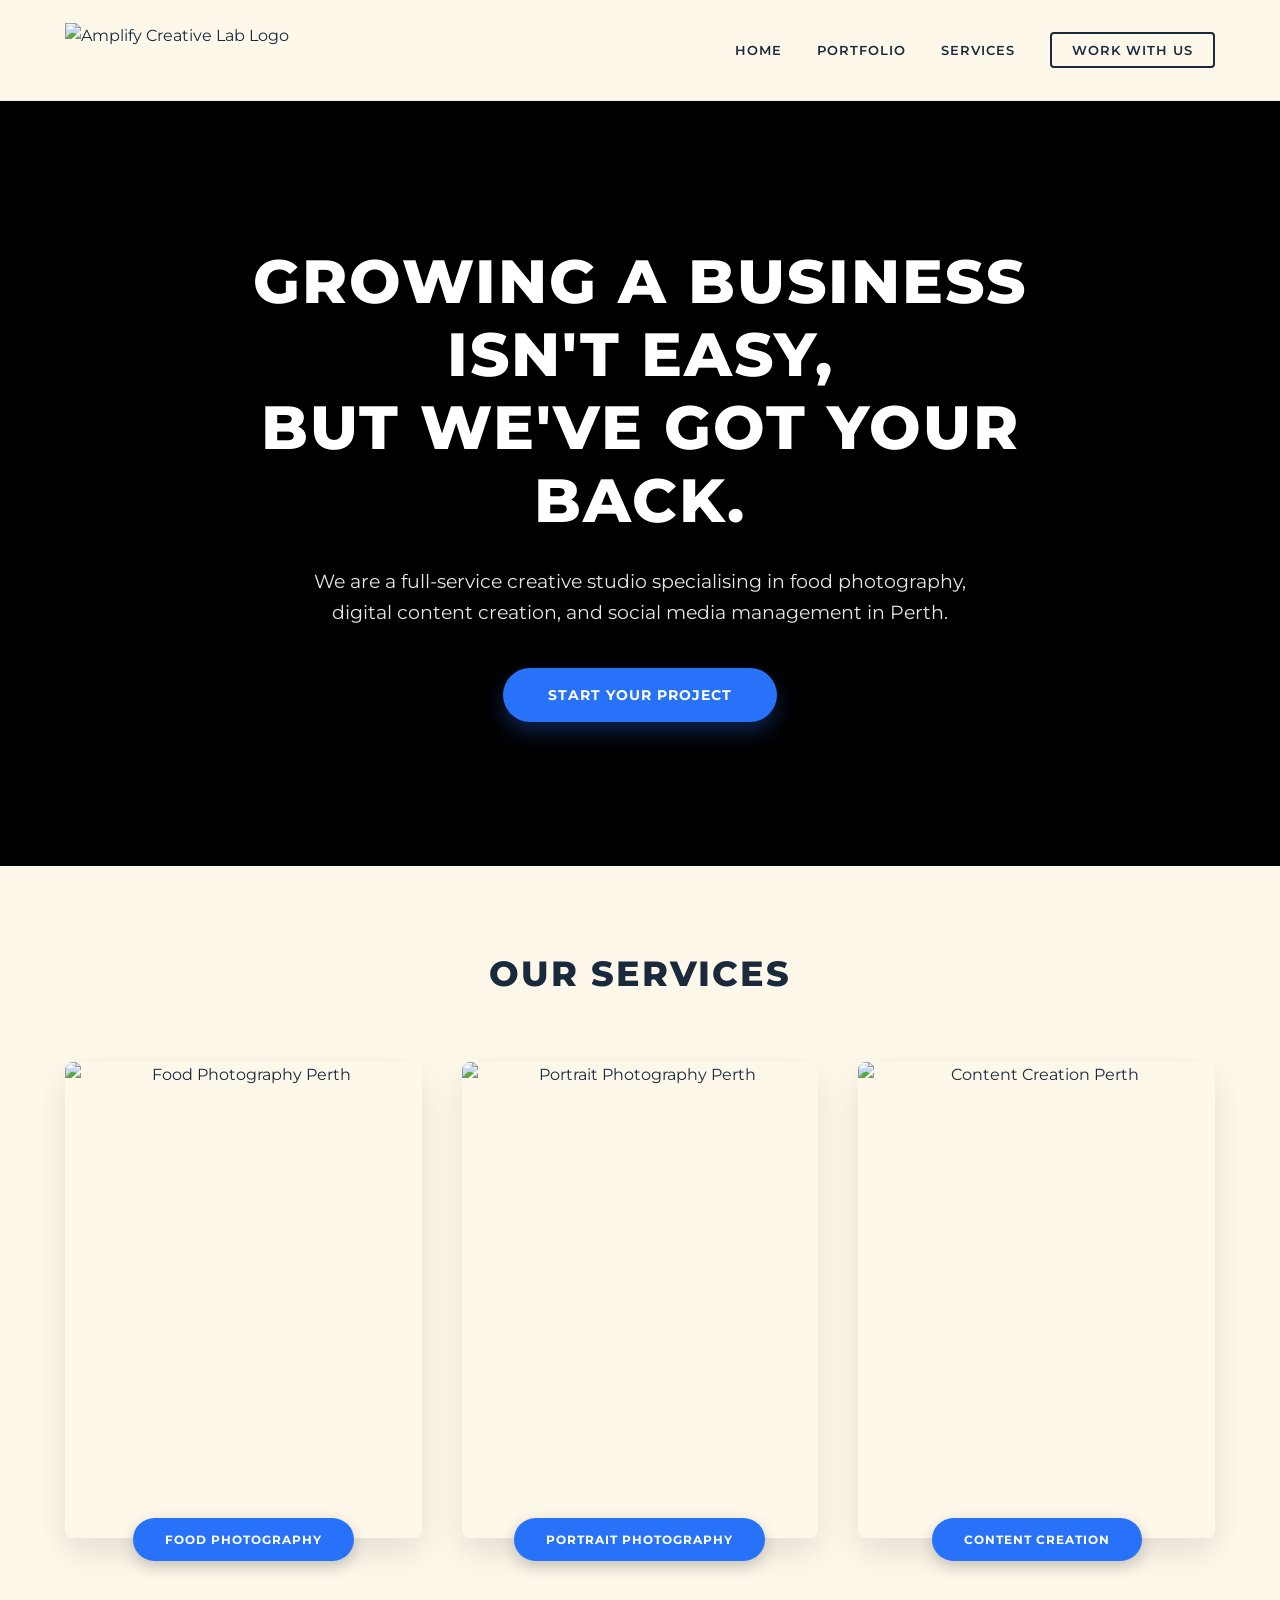
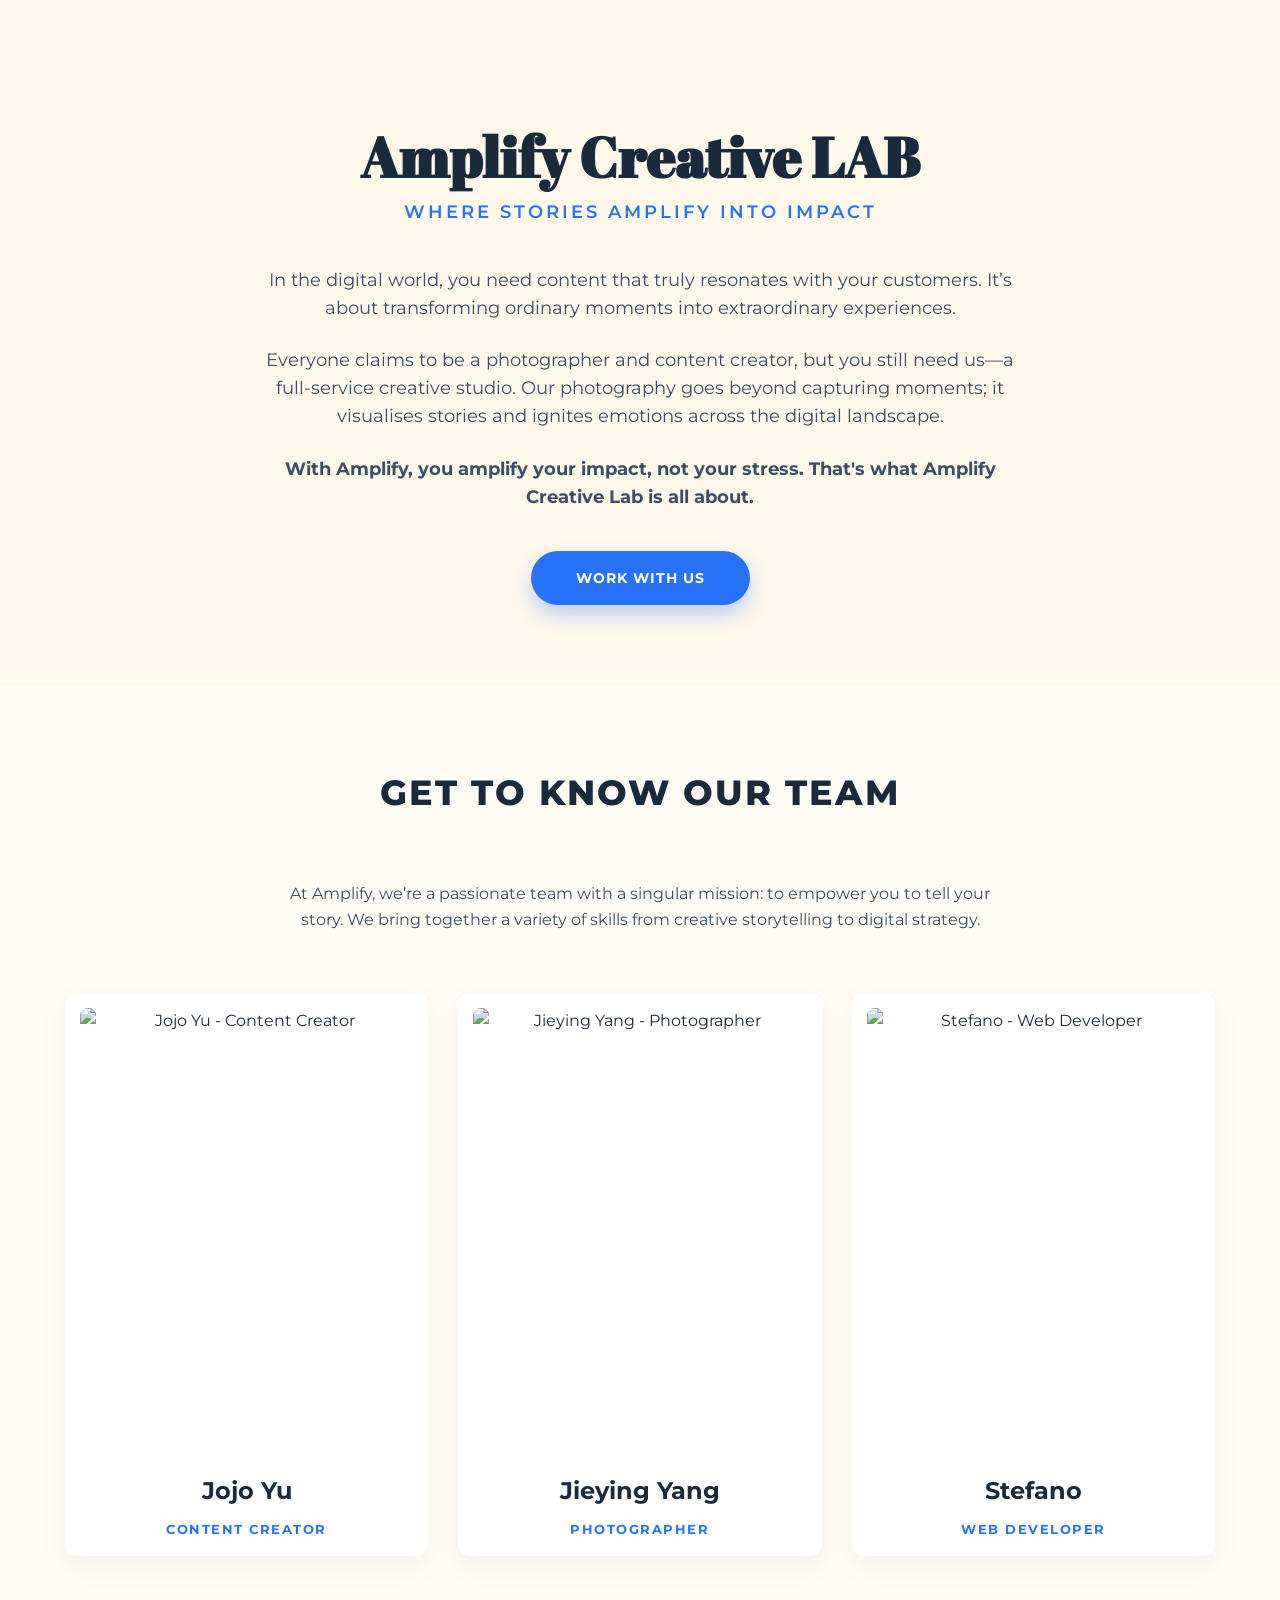
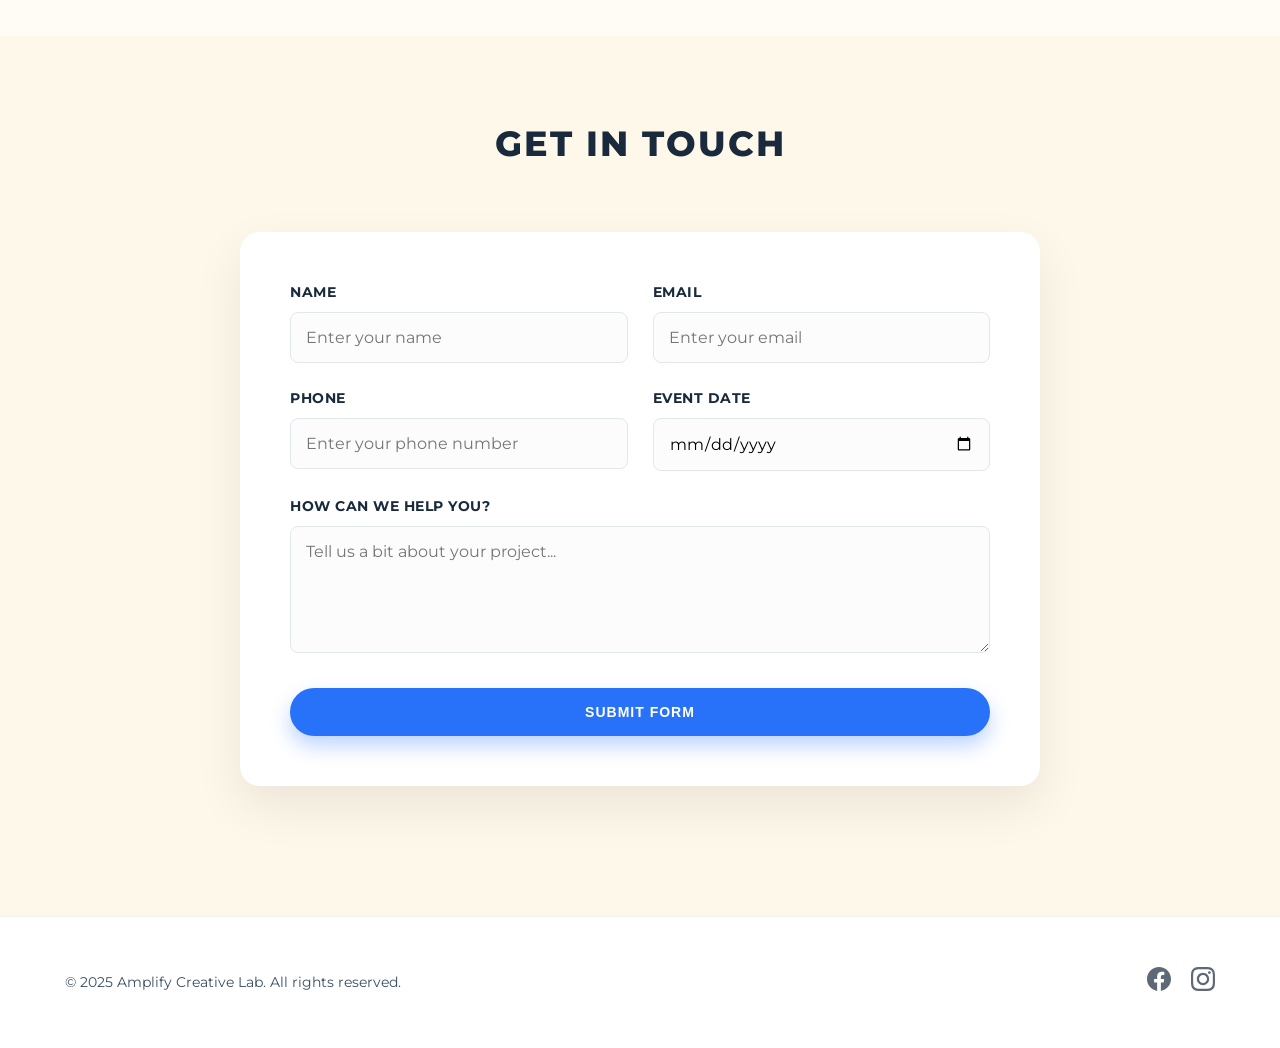
==== commit f75833e7: "footer" ====
--- a/index.html
+++ b/index.html
@@ -1,30 +1,41 @@
 <!DOCTYPE html>
 <html lang="en">
+
 <head>
     <meta charset="UTF-8">
     <meta name="viewport" content="width=device-width, initial-scale=1.0">
     <title>Perth Food Photographer | Amplify Creative Lab</title>
     <meta name="description" content="Perth food photographer specializing in restaurant imagery.">
-    
+
     <link rel="preconnect" href="https://fonts.googleapis.com">
     <link rel="preconnect" href="https://fonts.gstatic.com" crossorigin>
-    <link href="https://fonts.googleapis.com/css2?family=Abril+Fatface&family=Darker+Grotesque:wght@400;600&family=Montserrat:wght@400;500;600;700&family=Roboto:wght@400;500&family=Roboto+Slab:wght@400;700&display=swap" rel="stylesheet">
-    
+    <link
+        href="https://fonts.googleapis.com/css2?family=Abril+Fatface&family=Darker+Grotesque:wght@400;600&family=Montserrat:wght@400;500;600;700&family=Roboto:wght@400;500&family=Roboto+Slab:wght@400;700&display=swap"
+        rel="stylesheet">
+
     <link rel="stylesheet" href="style.css">
 </head>
+
 <body>
 
     <header class="site-header">
         <div class="container header-flex">
-            <a href="/" class="logo">
-                <img src="https://amplifycreativelab.com/wp-content/uploads/2024/07/logo-web.png" alt="Amplify Creative Lab Logo">
+            <a href="https://smokkoz.github.io/Amplify-Creative-Lab/" class="logo">
+                <img src="https://amplifycreativelab.com/wp-content/uploads/2024/07/logo-web.png"
+                    alt="Amplify Creative Lab Logo">
             </a>
-            
+
             <nav class="main-nav">
+                <button class="mobile-toggle" aria-label="Open Menu">
+                    <span class="bar"></span>
+                    <span class="bar"></span>
+                    <span class="bar"></span>
+                </button>
+
                 <ul class="nav-list">
-                    <li><a href="#">Home</a></li>
-                    <li><a href="https://amplifycreativelab.com/portfolio/">Portfolio</a></li>
-                    <li><a href="https://amplifycreativelab.com/perth-content-creation/">Services</a></li>
+                    <li><a href="https://smokkoz.github.io/Amplify-Creative-Lab/">Home</a></li>
+                    <li><a href="portfolio.html">Portfolio</a></li>
+                    <li><a href="services.html">Services</a></li>
                     <li><a href="#contact" class="btn-nav">Work With Us</a></li>
                 </ul>
             </nav>
@@ -33,156 +44,181 @@
 
     <main>
         <section class="hero">
-            <div class="hero-overlay"></div>
+            <div class="hero-bg"></div>
             <div class="container hero-content">
                 <h1>Growing a business isn't easy,<br> but we've got your back.</h1>
-                <p>We are a full-service creative studio specialising in food photography, digital content creation, and social media management in Perth.</p>
+                <p>We are a full-service creative studio specialising in food photography, digital content creation, and
+                    social media management in Perth.</p>
                 <a href="#contact" class="btn-primary">Start Your Project</a>
             </div>
         </section>
+
         <section class="services">
-        <div class="container">
-            <h2 class="section-title">Our Services</h2>
-            
-            <div class="services-grid">
-                
-                <a href="https://amplifycreativelab.com/food-photography" class="service-card">
-                    <div class="image-wrapper">
-                        <img src="https://amplifycreativelab.com/wp-content/uploads/2024/06/02-Commercial-Photography-768x960.jpg" alt="Food Photography Perth" loading="lazy">
-                    </div>
-                    <div class="card-label">Food Photography</div>
-                </a>
-
-                <a href="https://amplifycreativelab.com/portrait-photography/" class="service-card">
-                    <div class="image-wrapper">
-                        <img src="https://amplifycreativelab.com/wp-content/uploads/2024/07/DSC_3474-768x960.jpg" alt="Portrait Photography Perth" loading="lazy">
-                    </div>
-                    <div class="card-label">Portrait Photography</div>
-                </a>
-
-                <a href="https://amplifycreativelab.com/content-creation/" class="service-card">
-                    <div class="image-wrapper">
-                        <img src="https://amplifycreativelab.com/wp-content/uploads/2024/06/04-Digital-Content-Creative-768x960.jpg" alt="Content Creation Perth" loading="lazy">
-                    </div>
-                    <div class="card-label">Content Creation</div>
-                </a>
-
-            </div>
-        </div>
-    </section>
-    <section class="about-intro">
-        <div class="container text-center">
-            <h2>Amplify Creative LAB</h2>
-            <h3>Where Stories Amplify into Impact</h3>
-            
-            <div class="text-content">
-                <p>In the digital world, you need content that truly resonates with your customers. It’s about transforming ordinary moments into extraordinary experiences.</p>
-                <p>Everyone claims to be a photographer and content creator, but you still need us—a full-service creative studio. Our photography goes beyond capturing moments; it visualises stories and ignites emotions across the digital landscape. Let the experts handle the professional work, freeing you to focus on what truly matters—running your business and spending quality time with loved ones.</p>
-                <p><strong>With Amplify, you amplify your impact, not your stress. That's what Amplify Creative Lab is all about.</strong></p>
-            </div>
-            
-            <a href="#contact" class="btn-primary">Work With Us</a>
-        </div>
-    </section>
-    <section class="team">
-        <div class="container">
-            
-            <div class="team-intro">
-                <h2 class="section-title">Get to Know Our Team</h2>
-                <p>At Amplify, we’re a passionate team with a singular mission: to empower you to tell your story. We bring together a variety of skills from creative storytelling to digital strategy.</p>
-            </div>
-
-            <div class="team-grid">
-                
-                <div class="team-member">
-                    <div class="member-image">
-                        <img src="https://amplifycreativelab.com/wp-content/uploads/2024/07/jojo-scaled.jpg" alt="Jojo Yu - Content Creator" loading="lazy">
-                    </div>
-                    <div class="member-info">
-                        <h3>Jojo Yu</h3>
-                        <span class="role">Content Creator</span>
-                    </div>
-                </div>
-
-                <div class="team-member">
-                    <div class="member-image">
-                        <img src="https://amplifycreativelab.com/wp-content/uploads/2024/07/0N2A9661-Edit-scaled.jpg" alt="Jieying Yang - Photographer" loading="lazy">
-                    </div>
-                    <div class="member-info">
-                        <h3>Jieying Yang</h3>
-                        <span class="role">Photographer</span>
-                    </div>
-                </div>
-
-                <div class="team-member">
-                    <div class="member-image">
-                        <img src="https://amplifycreativelab.com/wp-content/uploads/2024/07/stefano-scaled.jpg" alt="Stefano - Web Developer" loading="lazy">
-                    </div>
-                    <div class="member-info">
-                        <h3>Stefano</h3>
-                        <span class="role">Web Developer</span>
-                    </div>
-                </div>
-
-            </div>
-        </div>
-    </section>
-    <section id="contact" class="contact-section">
-        <div class="container">
-            <h2 class="section-title">Get In Touch</h2>
-            
-            <form class="contact-form" action="#" method="POST">
-                <div class="form-grid">
-                    
-                    <div class="form-group">
-                        <label for="name">Name</label>
-                        <input type="text" id="name" name="name" placeholder="Enter your name" required>
-                    </div>
-
-                    <div class="form-group">
-                        <label for="email">Email</label>
-                        <input type="email" id="email" name="email" placeholder="Enter your email" required>
-                    </div>
-
-                    <div class="form-group">
-                        <label for="phone">Phone</label>
-                        <input type="tel" id="phone" name="phone" placeholder="Enter your phone number">
-                    </div>
-
-                    <div class="form-group">
-                        <label for="date">Event Date</label>
-                        <input type="date" id="date" name="date">
-                    </div>
-
-                    <div class="form-group full-width">
-                        <label for="message">How can we help you?</label>
-                        <textarea id="message" name="message" rows="5" placeholder="Tell us a bit about your project..."></textarea>
-                    </div>
-
-                    <div class="form-group full-width text-center">
-                        <button type="submit" class="btn-primary btn-submit">Submit Form</button>
-                    </div>
-
-                </div>
-            </form>
-        </div>
-    </section>
+            <div class="container">
+                <h2 class="section-title">Our Services</h2>
+
+                <div class="services-grid">
+                    <a href="https://amplifycreativelab.com/food-photography" class="service-card">
+                        <div class="image-wrapper">
+                            <img src="https://amplifycreativelab.com/wp-content/uploads/2024/06/02-Commercial-Photography-768x960.jpg"
+                                alt="Food Photography Perth" loading="lazy">
+                        </div>
+                        <div class="card-label">Food Photography</div>
+                    </a>
+
+                    <a href="https://amplifycreativelab.com/portrait-photography/" class="service-card">
+                        <div class="image-wrapper">
+                            <img src="https://amplifycreativelab.com/wp-content/uploads/2024/07/DSC_3474-768x960.jpg"
+                                alt="Portrait Photography Perth" loading="lazy">
+                        </div>
+                        <div class="card-label">Portrait Photography</div>
+                    </a>
+
+                    <a href="https://amplifycreativelab.com/content-creation/" class="service-card">
+                        <div class="image-wrapper">
+                            <img src="https://amplifycreativelab.com/wp-content/uploads/2024/06/04-Digital-Content-Creative-768x960.jpg"
+                                alt="Content Creation Perth" loading="lazy">
+                        </div>
+                        <div class="card-label">Content Creation</div>
+                    </a>
+                </div>
+            </div>
+        </section>
+
+        <section class="about-intro">
+            <div class="container text-center">
+                <h2>Amplify Creative LAB</h2>
+                <h3>Where Stories Amplify into Impact</h3>
+
+                <div class="about-text-block">
+                    <p>In the digital world, you need content that truly resonates with your customers. It’s about
+                        transforming ordinary moments into extraordinary experiences.</p>
+                    <p>Everyone claims to be a photographer and content creator, but you still need us—a full-service
+                        creative studio. Our photography goes beyond capturing moments; it visualises stories and
+                        ignites emotions across the digital landscape.</p>
+                    <p><strong>With Amplify, you amplify your impact, not your stress. That's what Amplify Creative Lab
+                            is all about.</strong></p>
+                </div>
+
+                <a href="#contact" class="btn-primary">Work With Us</a>
+            </div>
+        </section>
+
+        <section class="team">
+            <div class="container">
+                <div class="team-intro">
+                    <h2 class="section-title">Get to Know Our Team</h2>
+                    <p>At Amplify, we’re a passionate team with a singular mission: to empower you to tell your story.
+                        We bring together a variety of skills from creative storytelling to digital strategy.</p>
+                </div>
+
+                <div class="team-grid">
+                    <div class="team-member">
+                        <div class="member-image">
+                            <img src="https://amplifycreativelab.com/wp-content/uploads/2024/07/jojo-scaled.jpg"
+                                alt="Jojo Yu - Content Creator" loading="lazy">
+                        </div>
+                        <div class="member-info">
+                            <h3>Jojo Yu</h3>
+                            <span class="role">Content Creator</span>
+                        </div>
+                    </div>
+
+                    <div class="team-member">
+                        <div class="member-image">
+                            <img src="https://amplifycreativelab.com/wp-content/uploads/2024/07/0N2A9661-Edit-scaled.jpg"
+                                alt="Jieying Yang - Photographer" loading="lazy">
+                        </div>
+                        <div class="member-info">
+                            <h3>Jieying Yang</h3>
+                            <span class="role">Photographer</span>
+                        </div>
+                    </div>
+
+                    <div class="team-member">
+                        <div class="member-image">
+                            <img src="https://amplifycreativelab.com/wp-content/uploads/2024/07/stefano-scaled.jpg"
+                                alt="Stefano - Web Developer" loading="lazy">
+                        </div>
+                        <div class="member-info">
+                            <h3>Stefano</h3>
+                            <span class="role">Web Developer</span>
+                        </div>
+                    </div>
+                </div>
+            </div>
+        </section>
+
+        <section id="contact" class="contact-section">
+            <div class="container">
+                <h2 class="section-title">Get In Touch</h2>
+                <form class="contact-form" action="#" method="POST">
+                    <div class="form-grid">
+                        <div class="form-group">
+                            <label for="name">Name</label>
+                            <input type="text" id="name" name="name" placeholder="Enter your name" required>
+                        </div>
+                        <div class="form-group">
+                            <label for="email">Email</label>
+                            <input type="email" id="email" name="email" placeholder="Enter your email" required>
+                        </div>
+                        <div class="form-group">
+                            <label for="phone">Phone</label>
+                            <input type="tel" id="phone" name="phone" placeholder="Enter your phone number">
+                        </div>
+                        <div class="form-group">
+                            <label for="date">Event Date</label>
+                            <input type="date" id="date" name="date">
+                        </div>
+                        <div class="form-group full-width">
+                            <label for="message">How can we help you?</label>
+                            <textarea id="message" name="message" rows="5"
+                                placeholder="Tell us a bit about your project..."></textarea>
+                        </div>
+                        <div class="form-group full-width text-center">
+                            <button type="submit" class="btn-primary btn-submit">Submit Form</button>
+                        </div>
+                    </div>
+                </form>
+            </div>
+        </section>
+    </main>
+
     <footer class="site-footer">
         <div class="container footer-flex">
-            
             <div class="footer-copyright">
                 <p>&copy; 2025 Amplify Creative Lab. All rights reserved.</p>
             </div>
 
             <div class="footer-socials">
-                
                 <a href="#" aria-label="Facebook">
-                    <svg xmlns="http://www.w3.org/2000/svg" width="24" height="24" viewBox="0 0 24 24" fill="currentColor"><path d="M24 12.073c0-6.627-5.373-12-12-12s-12 5.373-12 12c0 5.99 4.388 10.954 10.125 11.854v-8.385H7.078v-3.47h3.047V9.43c0-3.007 1.792-4.669 4.533-4.669 1.312 0 2.686.235 2.686.235v2.953H15.83c-1.491 0-1.956.925-1.956 1.874v2.25h3.328l-.532 3.47h-2.796v8.385C19.612 23.027 24 18.062 24 12.073z"/></svg>
+                    <svg xmlns="http://www.w3.org/2000/svg" width="24" height="24" viewBox="0 0 24 24"
+                        fill="currentColor">
+                        <path
+                            d="M24 12.073c0-6.627-5.373-12-12-12s-12 5.373-12 12c0 5.99 4.388 10.954 10.125 11.854v-8.385H7.078v-3.47h3.047V9.43c0-3.007 1.792-4.669 4.533-4.669 1.312 0 2.686.235 2.686.235v2.953H15.83c-1.491 0-1.956.925-1.956 1.874v2.25h3.328l-.532 3.47h-2.796v8.385C19.612 23.027 24 18.062 24 12.073z" />
+                    </svg>
                 </a>
 
                 <a href="#" aria-label="Instagram">
-                    <svg xmlns="http://www.w3.org/2000/svg" width="24" height="24" viewBox="0 0 24 24" fill="currentColor"><path d="M12 2.163c3.204 0 3.584.012 4.85.07 3.252.148 4.771 1.691 4.919 4.919.058 1.265.069 1.645.069 4.849 0 3.205-.012 3.584-.069 4.849-.149 3.225-1.664 4.771-4.919 4.919-1.266.058-1.644.07-4.85.07-3.204 0-3.584-.012-4.849-.07-3.26-.149-4.771-1.699-4.919-4.92-.058-1.265-.07-1.644-.07-4.849 0-3.204.013-3.583.07-4.849.149-3.227 1.664-4.771 4.919-4.919 1.266-.057 1.645-.069 4.849-.069zm0-2.163c-3.259 0-3.667.014-4.947.072-4.358.2-6.78 2.618-6.98 6.98-.059 1.281-.073 1.689-.073 4.948 0 3.2
-    </main>
+                    <svg xmlns="http://www.w3.org/2000/svg" width="24" height="24" viewBox="0 0 24 24"
+                        fill="currentColor">
+                        <path
+                            d="M12 2.163c3.204 0 3.584.012 4.85.07 3.252.148 4.771 1.691 4.919 4.919.058 1.265.069 1.645.069 4.849 0 3.205-.012 3.584-.069 4.849-.149 3.225-1.664 4.771-4.919 4.919-1.266.058-1.644.07-4.85.07-3.204 0-3.584-.012-4.849-.07-3.26-.149-4.771-1.699-4.919-4.92-.058-1.265-.07-1.644-.07-4.849 0-3.204.013-3.583.07-4.849.149-3.227 1.664-4.771 4.919-4.919 1.266-.057 1.645-.069 4.849-.069zm0-2.163c-3.259 0-3.667.014-4.947.072-4.358.2-6.78 2.618-6.98 6.98-.059 1.281-.073 1.689-.073 4.948 0 3.259.014 3.668.072 4.948.2 4.358 2.618 6.78 6.98 6.98 1.281.058 1.689.072 4.948.072 3.259 0 3.668-.014 4.948-.072 4.354-.2 6.782-2.618 6.979-6.98.059-1.28.073-1.689.073-4.948 0-3.259-.014-3.667-.072-4.947-.196-4.354-2.617-6.78-6.979-6.98-1.281-.059-1.69-.073-4.949-.073zm0 5.838c-3.403 0-6.162 2.759-6.162 6.162s2.759 6.163 6.162 6.163 6.162-2.759 6.162-6.163c0-3.403-2.759-6.162-6.162-6.162zm0 10.162c-2.209 0-4-1.79-4-4 0-2.209 1.791-4 4-4s4 1.791 4 4c0 2.21-1.791 4-4 4zm6.406-11.845c-.796 0-1.441.645-1.441 1.44s.645 1.44 1.441 1.44c.795 0 1.439-.645 1.439-1.44s-.644-1.44-1.439-1.44z" />
+                    </svg>
+                </a>
+            </div>
+        </div>
+    </footer>
+
+    <script>
+        const mobileBtn = document.querySelector('.mobile-toggle');
+        const navList = document.querySelector('.nav-list');
+
+        mobileBtn.addEventListener('click', () => {
+            navList.classList.toggle('active');
+        });
+    </script>
 
 </body>
+
 </html>
--- a/style.css
+++ b/style.css
@@ -3,20 +3,30 @@
    ========================================= */
 :root {
     /* COLORS (Extracted from your source code) */
-    --color-cream: #FEF8EB;       /* Background */
-    --color-blue: #2872fa;        /* Buttons/Accents */
-    --color-blue-dark: #1559ed;   /* Hover states */
-    --color-navy: #192a3d;        /* Headings/Text */
-    --color-slate: #3A4F66;       /* Secondary Text */
+    --color-cream: #FEF8EB;
+    /* Background */
+    --color-blue: #2872fa;
+    /* Buttons/Accents */
+    --color-blue-dark: #1559ed;
+    /* Hover states */
+    --color-navy: #192a3d;
+    /* Headings/Text */
+    --color-slate: #3A4F66;
+    /* Secondary Text */
     --color-white: #ffffff;
-    --color-border: #e1e8ed;      /* Form borders */
+    --color-border: #e1e8ed;
+    /* Form borders */
 
     /* FONTS */
-    --font-heading-serif: 'Abril Fatface', serif;   /* For "Amplify Creative Lab" */
-    --font-heading-sans: 'Montserrat', sans-serif;  /* For Menu/Headings */
-    --font-body: 'Montserrat', sans-serif;          /* For paragraphs */
-    --font-accent: 'Darker Grotesque', sans-serif;  /* Optional accent */
-    
+    --font-heading-serif: 'Abril Fatface', serif;
+    /* For "Amplify Creative Lab" */
+    --font-heading-sans: 'Montserrat', sans-serif;
+    /* For Menu/Headings */
+    --font-body: 'Montserrat', sans-serif;
+    /* For paragraphs */
+    --font-accent: 'Darker Grotesque', sans-serif;
+    /* Optional accent */
+
     /* SPACING */
     --spacing-container: 25px;
     --spacing-section: 80px;
@@ -38,10 +48,15 @@
     background-color: var(--color-cream);
     color: var(--color-navy);
     line-height: 1.6;
-    -webkit-font-smoothing: antialiased; /* Crisp text on Mac */
-}
-
-h1, h2, h3, h4, h5 {
+    -webkit-font-smoothing: antialiased;
+    /* Crisp text on Mac */
+}
+
+h1,
+h2,
+h3,
+h4,
+h5 {
     color: var(--color-navy);
     margin-bottom: 1rem;
 }
@@ -57,8 +72,14 @@
     transition: all 0.3s ease;
 }
 
-ul { list-style: none; }
-img { max-width: 100%; display: block; }
+ul {
+    list-style: none;
+}
+
+img {
+    max-width: 100%;
+    display: block;
+}
 
 /* Container Wrapper */
 .container {
@@ -88,8 +109,8 @@
     position: sticky;
     top: 0;
     z-index: 1000;
-    border-bottom: 1px solid rgba(0,0,0,0.05);
-    box-shadow: 0 4px 20px rgba(0,0,0,0.03);
+    border-bottom: 1px solid rgba(0, 0, 0, 0.05);
+    box-shadow: 0 4px 20px rgba(0, 0, 0, 0.03);
 }
 
 .header-flex {
@@ -128,6 +149,7 @@
     padding: 8px 20px;
     border-radius: 4px;
 }
+
 .btn-nav:hover {
     background-color: var(--color-navy);
     color: var(--color-white) !important;
@@ -151,17 +173,26 @@
 /* Background Zoom Animation */
 .hero-bg {
     position: absolute;
-    top: 0; left: 0; width: 100%; height: 100%;
+    top: 0;
+    left: 0;
+    width: 100%;
+    height: 100%;
     background-image: url('https://amplifycreativelab.com/wp-content/uploads/2024/06/Spaghertti-Carbonara_01-scaled.jpg');
     background-size: cover;
     background-position: center;
-    opacity: 0.6; /* Dark overlay */
+    opacity: 0.6;
+    /* Dark overlay */
     animation: zoomEffect 20s infinite alternate;
 }
 
 @keyframes zoomEffect {
-    0% { transform: scale(1); }
-    100% { transform: scale(1.1); }
+    0% {
+        transform: scale(1);
+    }
+
+    100% {
+        transform: scale(1.1);
+    }
 }
 
 .hero-content {
@@ -174,18 +205,19 @@
 .hero h1 {
     font-family: var(--font-heading-sans);
     font-weight: 800;
-    font-size: clamp(2rem, 5vw, 3.8rem); /* Fluid typography */
+    font-size: clamp(2rem, 5vw, 3.8rem);
+    /* Fluid typography */
     text-transform: uppercase;
     letter-spacing: 2px;
     line-height: 1.2;
     margin-bottom: 30px;
     color: var(--color-white);
-    text-shadow: 0 4px 15px rgba(0,0,0,0.4);
+    text-shadow: 0 4px 15px rgba(0, 0, 0, 0.4);
 }
 
 .hero p {
     font-size: 1.2rem;
-    color: rgba(255,255,255,0.9);
+    color: rgba(255, 255, 255, 0.9);
     max-width: 700px;
     margin: 0 auto 40px auto;
 }
@@ -237,9 +269,10 @@
     position: relative;
     overflow: hidden;
     margin-bottom: 25px;
-    aspect-ratio: 3/4; /* Forces portrait rectangle */
+    aspect-ratio: 3/4;
+    /* Forces portrait rectangle */
     border-radius: 8px;
-    box-shadow: 0 15px 35px rgba(0,0,0,0.1);
+    box-shadow: 0 15px 35px rgba(0, 0, 0, 0.1);
 }
 
 .image-wrapper img {
@@ -265,8 +298,9 @@
     letter-spacing: 1px;
     border-radius: 50px;
     position: relative;
-    top: -45px; /* Overlaps the image */
-    box-shadow: 0 5px 15px rgba(0,0,0,0.2);
+    top: -45px;
+    /* Overlaps the image */
+    box-shadow: 0 5px 15px rgba(0, 0, 0, 0.2);
 }
 
 /* =========================================
@@ -279,7 +313,8 @@
 }
 
 .about-intro h2 {
-    font-family: var(--font-heading-serif); /* Abril Fatface */
+    font-family: var(--font-heading-serif);
+    /* Abril Fatface */
     font-size: 3.5rem;
     margin-bottom: 10px;
     line-height: 1.1;
@@ -307,7 +342,8 @@
    ========================================= */
 .team {
     padding: var(--spacing-section) 0;
-    background-color: #fffcf5; /* Slightly lighter cream */
+    background-color: #fffcf5;
+    /* Slightly lighter cream */
 }
 
 .team-intro {
@@ -327,7 +363,7 @@
     background: white;
     padding: 15px;
     border-radius: var(--radius-card);
-    box-shadow: 0 10px 30px rgba(0,0,0,0.05);
+    box-shadow: 0 10px 30px rgba(0, 0, 0, 0.05);
     transition: transform 0.3s ease;
 }
 
@@ -385,18 +421,24 @@
     background-color: var(--color-white);
     padding: 50px;
     border-radius: 20px;
-    box-shadow: 0 20px 50px rgba(0,0,0,0.08);
+    box-shadow: 0 20px 50px rgba(0, 0, 0, 0.08);
 }
 
 .form-grid {
     display: grid;
-    grid-template-columns: 1fr 1fr; /* Two columns */
+    grid-template-columns: 1fr 1fr;
+    /* Two columns */
     gap: 25px;
 }
 
 /* Spanning elements */
-.full-width { grid-column: span 2; }
-.text-center { text-align: center; }
+.full-width {
+    grid-column: span 2;
+}
+
+.text-center {
+    text-align: center;
+}
 
 .form-group {
     display: flex;
@@ -443,7 +485,7 @@
     background-color: var(--color-white);
     color: var(--color-navy);
     padding: 50px 0;
-    border-top: 1px solid rgba(0,0,0,0.05);
+    border-top: 1px solid rgba(0, 0, 0, 0.05);
     margin-top: 50px;
 }
 
@@ -480,25 +522,97 @@
    10. MOBILE RESPONSIVENESS
    ========================================= */
 @media (max-width: 900px) {
-    .hero h1 { font-size: 2.5rem; }
-    .section-title { font-size: 1.8rem; }
+    .hero h1 {
+        font-size: 2.5rem;
+    }
+
+    .section-title {
+        font-size: 1.8rem;
+    }
+}
+
+/* =========================================
+   10. MOBILE MENU & RESPONSIVENESS
+   ========================================= */
+/* Hide Toggle on Desktop */
+.mobile-toggle {
+    display: none;
 }
 
 @media (max-width: 768px) {
-    /* Header */
-    .nav-list { display: none; } /* Hide menu on mobile for now */
-    .logo img { height: 45px; }
-    
-    /* Form */
-    .contact-form { padding: 25px; }
-    .form-grid { grid-template-columns: 1fr; } /* Stack form fields */
-    .full-width { grid-column: span 1; }
-    
-    /* Typography */
-    .about-intro h2 { font-size: 2.5rem; }
-    .about-intro h3 { font-size: 1rem; letter-spacing: 1px; }
-    
-    /* Footer */
+
+    /* 1. Header Adjustments */
+    .logo img {
+        height: 45px;
+    }
+
+    /* 2. Show the Hamburger Button */
+    .mobile-toggle {
+        display: flex;
+        flex-direction: column;
+        justify-content: space-between;
+        width: 30px;
+        height: 21px;
+        background: transparent;
+        border: none;
+        cursor: pointer;
+        z-index: 1002;
+        /* Above the menu */
+    }
+
+    .mobile-toggle .bar {
+        width: 100%;
+        height: 3px;
+        background-color: var(--color-navy);
+        border-radius: 3px;
+        transition: 0.3s;
+    }
+
+    /* 3. The Mobile Drawer (Hidden by default) */
+    .nav-list {
+        display: flex;
+        position: fixed;
+        top: 0;
+        right: -100%;
+        /* Hide off-screen */
+        width: 80%;
+        height: 100vh;
+        background-color: var(--color-cream);
+        flex-direction: column;
+        justify-content: center;
+        align-items: center;
+        box-shadow: -5px 0 15px rgba(0, 0, 0, 0.1);
+        transition: right 0.3s ease-in-out;
+        z-index: 1001;
+    }
+
+    /* When Javascript adds 'active' class, slide it in */
+    .nav-list.active {
+        right: 0;
+    }
+
+    .nav-list a {
+        font-size: 1.5rem;
+        margin: 15px 0;
+    }
+
+    /* 4. Typography & Layout Fixes */
+    .hero h1 {
+        font-size: 2.2rem;
+    }
+
+    .about-intro h2 {
+        font-size: 2.5rem;
+    }
+
+    .form-grid {
+        grid-template-columns: 1fr;
+    }
+
+    .full-width {
+        grid-column: span 1;
+    }
+
     .footer-flex {
         flex-direction: column;
         gap: 20px;
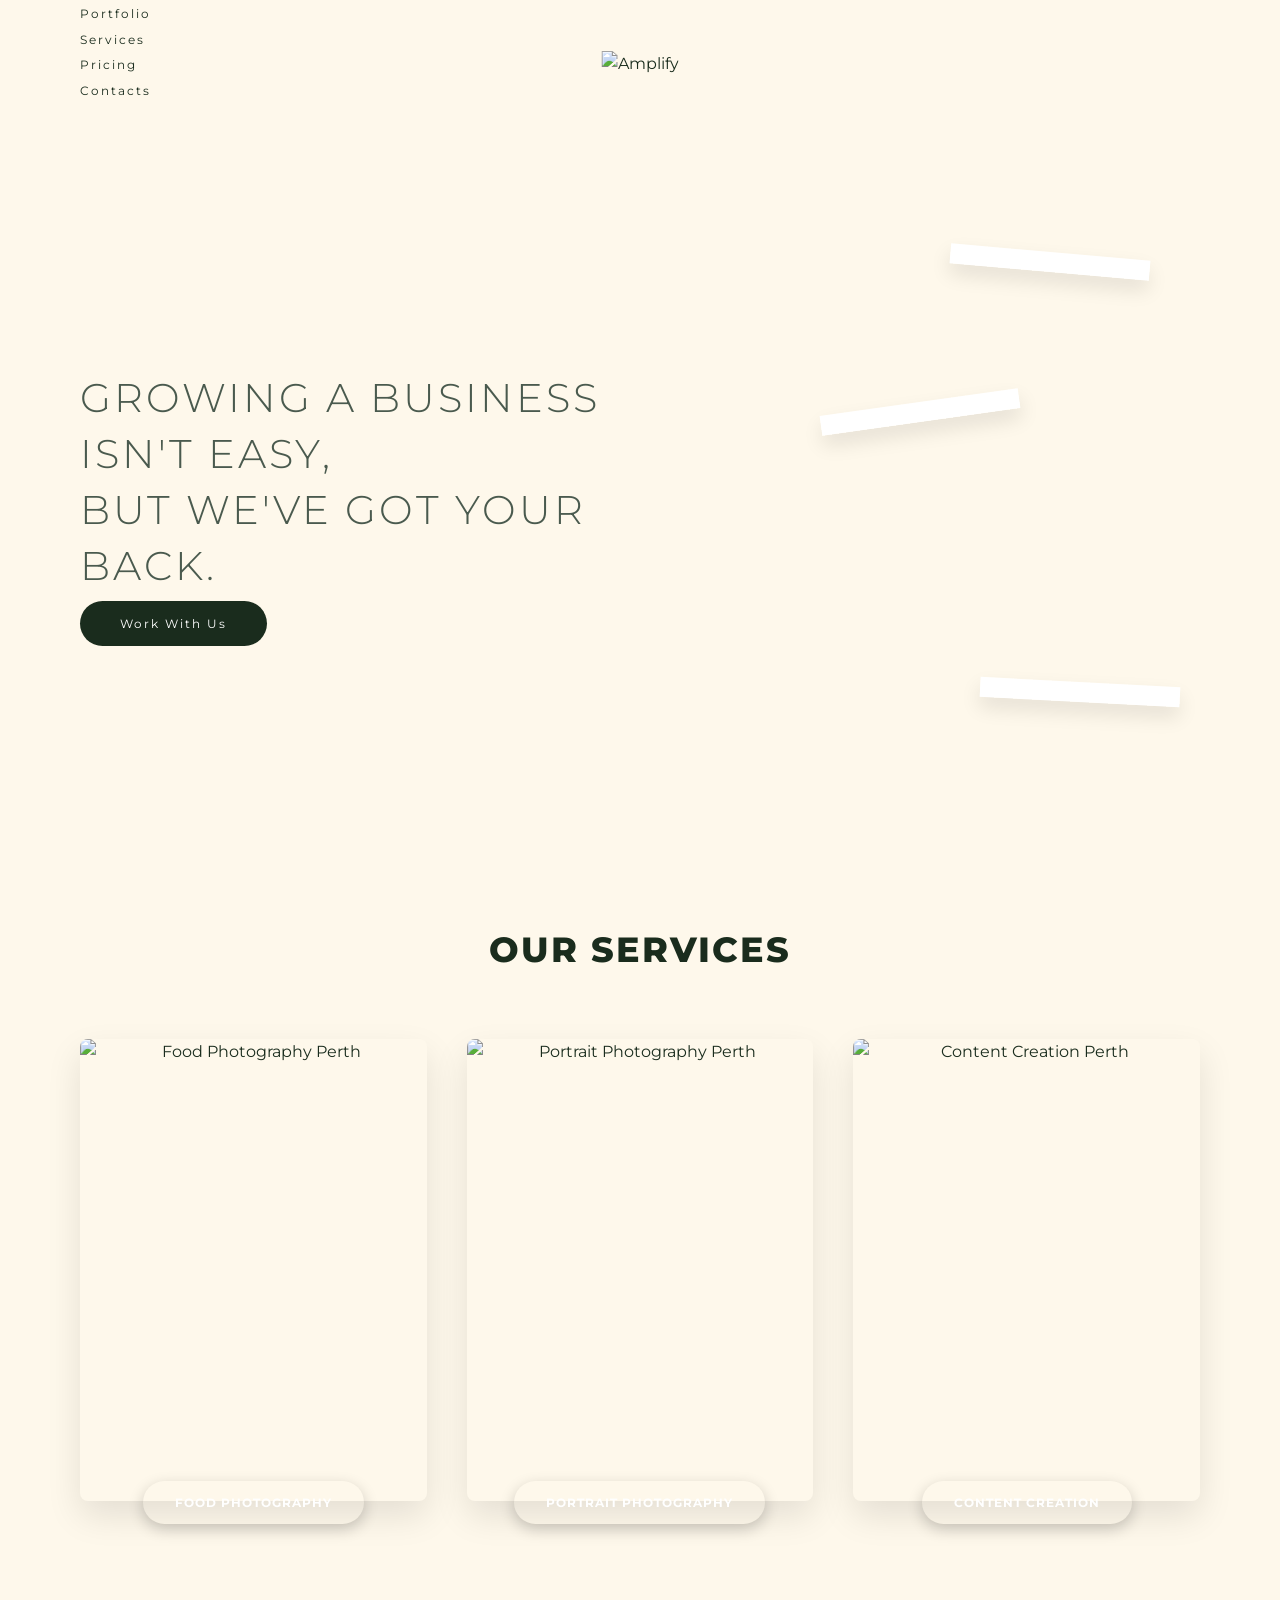
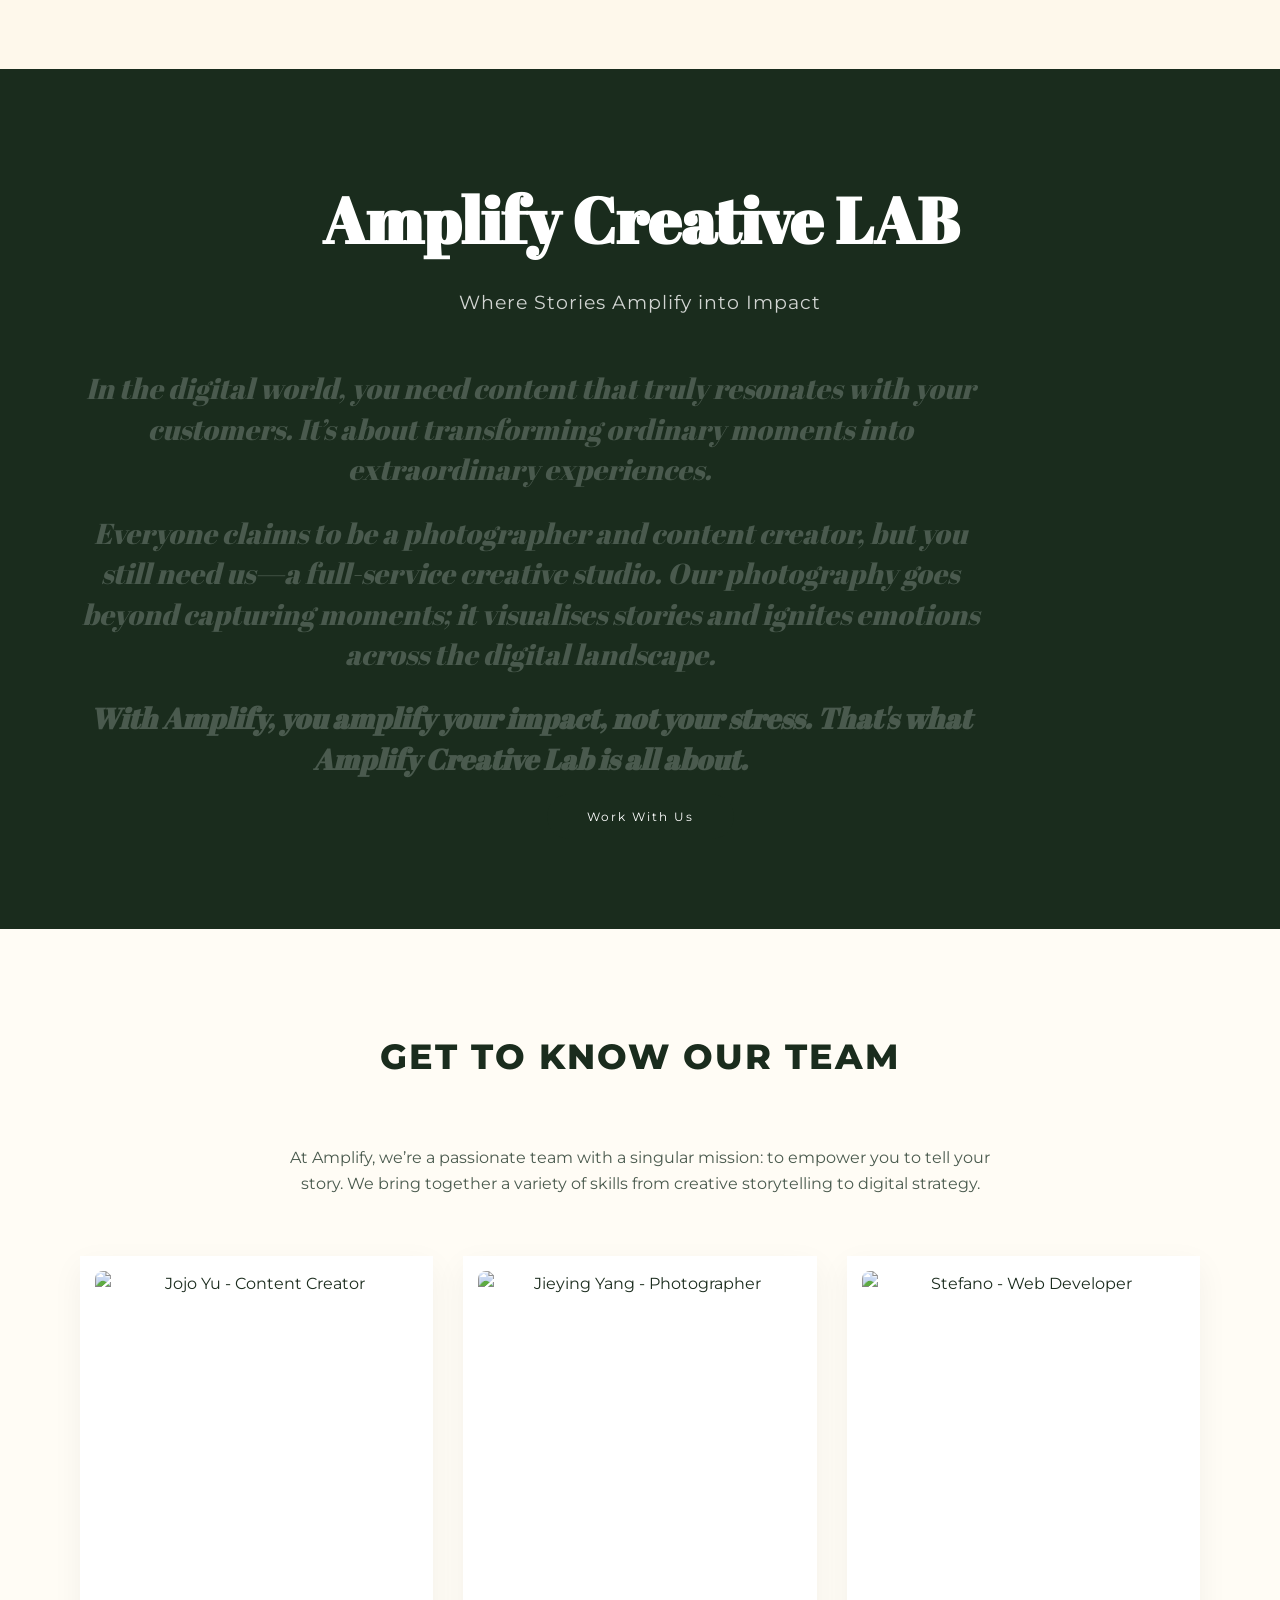
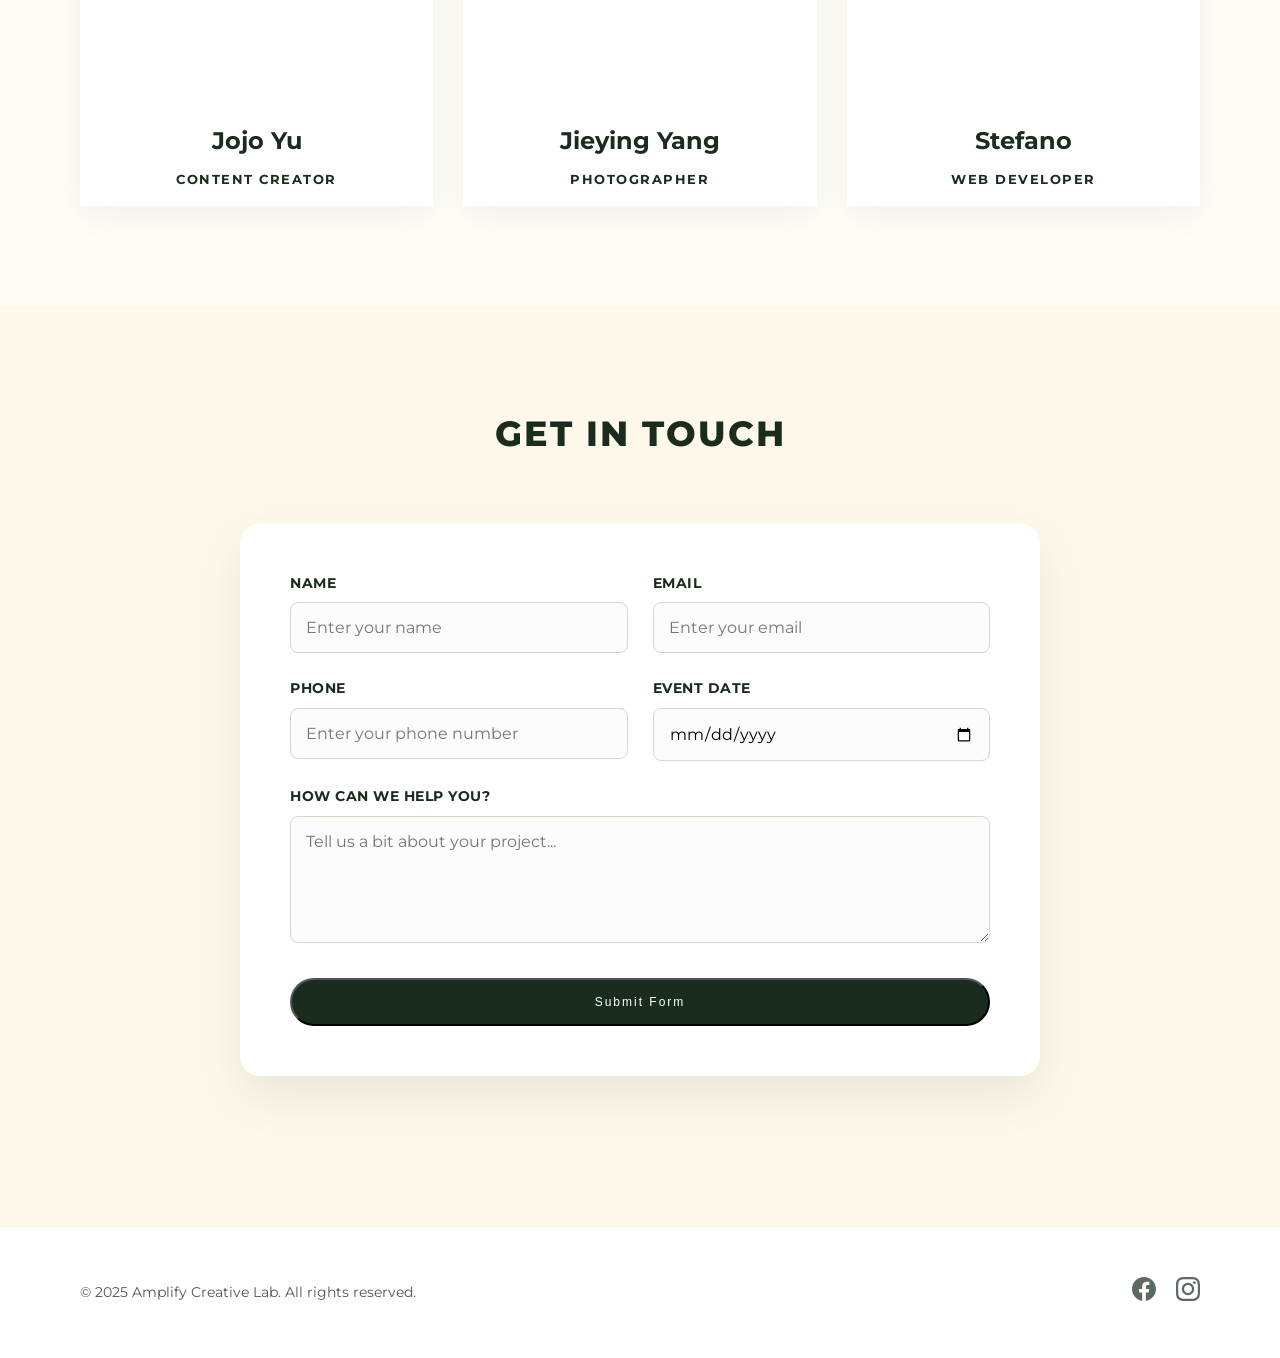
==== commit 4f8b3c81: "Styles fixes" ====
--- a/index.html
+++ b/index.html
@@ -19,39 +19,48 @@
 <body>
 
     <header class="site-header">
-        <div class="container header-flex">
-            <a href="https://smokkoz.github.io/Amplify-Creative-Lab/" class="logo">
-                <img src="https://amplifycreativelab.com/wp-content/uploads/2024/07/logo-web.png"
-                    alt="Amplify Creative Lab Logo">
-            </a>
-
-            <nav class="main-nav">
-                <button class="mobile-toggle" aria-label="Open Menu">
-                    <span class="bar"></span>
-                    <span class="bar"></span>
-                    <span class="bar"></span>
-                </button>
-
-                <ul class="nav-list">
-                    <li><a href="https://smokkoz.github.io/Amplify-Creative-Lab/">Home</a></li>
-                    <li><a href="portfolio.html">Portfolio</a></li>
-                    <li><a href="services.html">Services</a></li>
-                    <li><a href="#contact" class="btn-nav">Work With Us</a></li>
-                </ul>
-            </nav>
-        </div>
-    </header>
+    <div class="container header-flex">
+        <nav class="nav-left desktop-only">
+            <ul class="nav-list">
+                <li><a href="portfolio.html">Portfolio</a></li>
+                <li><a href="services.html">Services</a></li>
+            </ul>
+        </nav>
+
+        <a href="index.html" class="logo">
+            <img src="https://amplifycreativelab.com/wp-content/uploads/2024/07/logo-web.png" alt="Amplify">
+        </a>
+
+        <nav class="nav-right desktop-only">
+            <ul class="nav-list">
+                <li><a href="#pricing">Pricing</a></li>
+                <li><a href="#contact">Contacts</a></li>
+            </ul>
+        </nav>
+
+        <button class="mobile-toggle">
+            <span class="bar"></span>
+            <span class="bar"></span>
+            <span class="bar"></span>
+        </button>
+    </div>
+</header>
 
     <main>
         <section class="hero">
-            <div class="hero-bg"></div>
-            <div class="container hero-content">
-                <h1>Growing a business isn't easy,<br> but we've got your back.</h1>
-                <p>We are a full-service creative studio specialising in food photography, digital content creation, and
-                    social media management in Perth.</p>
-                <a href="#contact" class="btn-primary">Start Your Project</a>
-            </div>
-        </section>
+    <div class="container hero-grid">
+        <div class="hero-text">
+            <h1>Growing a business isn't easy,<br> but we've got your back.</h1>
+            <a href="#contact" class="btn-primary">Work With Us</a>
+        </div>
+        
+        <div class="hero-collage">
+            <img src="https://amplifycreativelab.com/wp-content/uploads/2024/06/Spaghertti-Carbonara_01-scaled.jpg" class="collage-1" alt="">
+            <img src="https://amplifycreativelab.com/wp-content/uploads/2024/07/DSC_3474-768x960.jpg" class="collage-2" alt="">
+            <img src="https://amplifycreativelab.com/wp-content/uploads/2024/06/04-Digital-Content-Creative-768x960.jpg" class="collage-3" alt="">
+        </div>
+    </div>
+</section>
 
         <section class="services">
             <div class="container">
@@ -152,7 +161,7 @@
         <section id="contact" class="contact-section">
             <div class="container">
                 <h2 class="section-title">Get In Touch</h2>
-                <form class="contact-form" action="#" method="POST">
+                <form class="contact-form" action="https://formspree.io/f/mzzwpgqd" method="POST">
                     <div class="form-grid">
                         <div class="form-group">
                             <label for="name">Name</label>
--- a/style.css
+++ b/style.css
@@ -1,37 +1,26 @@
 /* =========================================
    1. VARIABLES (YOUR BRAND DNA)
    ========================================= */
+/* In style.css */
 :root {
-    /* COLORS (Extracted from your source code) */
-    --color-cream: #FEF8EB;
-    /* Background */
-    --color-blue: #2872fa;
-    /* Buttons/Accents */
-    --color-blue-dark: #1559ed;
-    /* Hover states */
-    --color-navy: #192a3d;
-    /* Headings/Text */
-    --color-slate: #3A4F66;
-    /* Secondary Text */
+    /* BRAND COLORS */
+    --color-cream: #FEF8EB;       /* Main Background */
+    --color-green-dark: #1A2C1D;  /* The Dark Green from screenshots */
+    --color-green-light: #2F4A35; /* Lighter green for accents */
+    --color-navy: #1A2C1D;        /* Replacing Navy with the Green for text */
+    --color-slate: #4A5A4E;       /* Secondary text */
     --color-white: #ffffff;
-    --color-border: #e1e8ed;
-    /* Form borders */
+    --color-border: #dcd6c8;
 
     /* FONTS */
     --font-heading-serif: 'Abril Fatface', serif;
-    /* For "Amplify Creative Lab" */
     --font-heading-sans: 'Montserrat', sans-serif;
-    /* For Menu/Headings */
     --font-body: 'Montserrat', sans-serif;
-    /* For paragraphs */
-    --font-accent: 'Darker Grotesque', sans-serif;
-    /* Optional accent */
 
     /* SPACING */
-    --spacing-container: 25px;
-    --spacing-section: 80px;
-    --radius-card: 12px;
-    --radius-btn: 50px;
+    --spacing-container: 40px;
+    --spacing-section: 100px;
+    --radius-btn: 0px; /* Your design uses sharp or slightly rounded corners, not pills */
 }
 
 /* =========================================
@@ -103,44 +92,33 @@
 /* =========================================
    3. HEADER & NAVIGATION
    ========================================= */
-.site-header {
-    padding: 15px 0;
-    background-color: var(--color-cream);
-    position: sticky;
-    top: 0;
-    z-index: 1000;
-    border-bottom: 1px solid rgba(0, 0, 0, 0.05);
-    box-shadow: 0 4px 20px rgba(0, 0, 0, 0.03);
-}
-
 .header-flex {
-    display: flex;
-    justify-content: space-between;
-    align-items: center;
-    height: 70px;
-}
-
-.logo img {
-    height: 55px;
-    width: auto;
+    justify-content: center; /* Center everything */
+    position: relative;
+}
+
+.logo {
+    position: absolute;
+    left: 50%;
+    transform: translateX(-50%);
+    z-index: 10;
 }
 
 .nav-list {
-    display: flex;
-    gap: 35px;
+    gap: 60px; /* More space between items */
 }
 
 .nav-list a {
-    font-family: var(--font-heading-sans);
-    font-weight: 600;
-    font-size: 13px;
-    text-transform: uppercase;
-    letter-spacing: 1px;
-    color: var(--color-navy);
-}
-
-.nav-list a:hover {
-    color: var(--color-blue);
+    font-size: 12px;
+    letter-spacing: 2px;
+    color: var(--color-green-dark);
+}
+
+/* Hide split nav on mobile */
+@media (max-width: 768px) {
+    .desktop-only { display: none; }
+    .logo { position: static; transform: none; margin-right: auto; }
+    /* You will need to add a mobile menu container in JS/HTML if you want mobile menu to work differently */
 }
 
 /* Work With Us Button in Nav */
@@ -159,90 +137,67 @@
    4. HERO SECTION
    ========================================= */
 .hero {
-    position: relative;
-    height: 85vh;
-    min-height: 600px;
+    background-color: var(--color-cream);
+    height: auto;
+    min-height: 80vh;
+    padding-top: 80px;
     display: flex;
     align-items: center;
-    justify-content: center;
-    text-align: center;
-    background-color: #000;
-    overflow: hidden;
-}
-
-/* Background Zoom Animation */
-.hero-bg {
+    overflow: visible; /* Allow images to overlap */
+}
+
+.hero-bg { display: none; } /* Remove old zoom background */
+
+.hero-grid {
+    display: grid;
+    grid-template-columns: 1fr 1fr;
+    align-items: center;
+    gap: 50px;
+}
+
+.hero-text h1 {
+    font-family: var(--font-heading-sans);
+    font-weight: 300; /* Much thinner font */
+    color: var(--color-slate);
+    font-size: 2.5rem;
+    text-transform: uppercase;
+    letter-spacing: 3px;
+    line-height: 1.4;
+    text-align: left;
+}
+
+/* The Green Pill Button */
+.btn-primary {
+    background-color: var(--color-green-dark);
+    color: white;
+    border-radius: 50px;
+    padding: 15px 40px;
+    font-size: 12px;
+    letter-spacing: 2px;
+    box-shadow: none; /* Remove shadow for flat look */
+}
+
+.btn-primary:hover {
+    background-color: var(--color-green-light);
+    transform: none;
+}
+
+/* Simple Collage Styling */
+.hero-collage {
+    position: relative;
+    height: 500px;
+}
+
+.hero-collage img {
     position: absolute;
-    top: 0;
-    left: 0;
-    width: 100%;
-    height: 100%;
-    background-image: url('https://amplifycreativelab.com/wp-content/uploads/2024/06/Spaghertti-Carbonara_01-scaled.jpg');
-    background-size: cover;
-    background-position: center;
-    opacity: 0.6;
-    /* Dark overlay */
-    animation: zoomEffect 20s infinite alternate;
-}
-
-@keyframes zoomEffect {
-    0% {
-        transform: scale(1);
-    }
-
-    100% {
-        transform: scale(1.1);
-    }
-}
-
-.hero-content {
-    position: relative;
-    z-index: 2;
-    max-width: 900px;
-    padding: 0 20px;
-}
-
-.hero h1 {
-    font-family: var(--font-heading-sans);
-    font-weight: 800;
-    font-size: clamp(2rem, 5vw, 3.8rem);
-    /* Fluid typography */
-    text-transform: uppercase;
-    letter-spacing: 2px;
-    line-height: 1.2;
-    margin-bottom: 30px;
-    color: var(--color-white);
-    text-shadow: 0 4px 15px rgba(0, 0, 0, 0.4);
-}
-
-.hero p {
-    font-size: 1.2rem;
-    color: rgba(255, 255, 255, 0.9);
-    max-width: 700px;
-    margin: 0 auto 40px auto;
-}
-
-/* Primary Button Style */
-.btn-primary {
-    background-color: var(--color-blue);
-    color: var(--color-white);
-    padding: 16px 45px;
-    border-radius: var(--radius-btn);
-    font-weight: 700;
-    font-size: 14px;
-    text-transform: uppercase;
-    letter-spacing: 1px;
-    display: inline-block;
-    border: none;
-    cursor: pointer;
-    box-shadow: 0 10px 20px rgba(40, 114, 250, 0.3);
-    transition: transform 0.2s, background-color 0.2s;
-}
-
-.btn-primary:hover {
-    background-color: var(--color-blue-dark);
-    transform: translateY(-3px);
-}
+    border: 10px solid white; /* Polaroid effect */
+    box-shadow: 0 10px 20px rgba(0,0,0,0.1);
+    width: 200px;
+}
+
+.collage-1 { top: 0; right: 50px; transform: rotate(5deg); z-index: 2; }
+.collage-2 { top: 150px; right: 180px; transform: rotate(-8deg); z-index: 1; }
+.collage-3 { bottom: 50px; right: 20px; transform: rotate(3deg); z-index: 3; }
 
 /* =========================================
    5. SERVICES SECTION
@@ -307,34 +262,35 @@
    6. ABOUT INTRO SECTION
    ========================================= */
 .about-intro {
-    padding: 40px 0 80px 0;
-    text-align: center;
-    background-color: var(--color-cream);
+    background-color: var(--color-green-dark);
+    color: white;
+    padding: 100px 0;
 }
 
 .about-intro h2 {
+    color: white;
     font-family: var(--font-heading-serif);
-    /* Abril Fatface */
-    font-size: 3.5rem;
-    margin-bottom: 10px;
-    line-height: 1.1;
+    font-size: 4rem;
 }
 
 .about-intro h3 {
-    font-family: var(--font-heading-sans);
-    color: var(--color-blue);
-    font-weight: 600;
-    font-size: 1.1rem;
-    text-transform: uppercase;
-    letter-spacing: 3px;
-    margin-bottom: 40px;
+    color: rgba(255,255,255,0.8); /* Faded white */
+    font-family: var(--font-body);
+    font-weight: 400;
+    letter-spacing: 1px;
+    font-size: 1.2rem;
+    margin-bottom: 50px;
+    text-transform: none;
 }
 
 .about-text-block {
-    max-width: 750px;
-    margin: 0 auto 40px auto;
-    font-size: 1.1rem;
-    color: var(--color-slate);
+    font-family: var(--font-heading-serif); /* The screenshot uses italic serif here */
+    font-style: italic;
+    font-size: 1.8rem;
+    font-weight: 400;
+    color: white;
+    line-height: 1.4;
+    max-width: 900px;
 }
 
 /* =========================================
@@ -618,4 +574,207 @@
         gap: 20px;
         text-align: center;
     }
+}
+
+/* =========================================
+   11. PORTFOLIO PAGE STYLES
+   ========================================= */
+
+/* Page Header (Navy Background) */
+.page-header {
+    background-color: var(--color-navy);
+    color: var(--color-white);
+    text-align: center;
+    padding: 80px 0;
+    margin-bottom: 40px;
+}
+
+.page-header h1 {
+    color: var(--color-white);
+    font-family: var(--font-heading-serif);
+    font-size: 3.5rem;
+    margin-bottom: 10px;
+}
+
+.page-header p {
+    color: rgba(255,255,255,0.8);
+    font-size: 1.2rem;
+}
+
+/* Filters */
+.portfolio-filters {
+    display: flex;
+    justify-content: center;
+    gap: 15px;
+    margin-bottom: 40px;
+    flex-wrap: wrap;
+}
+
+.filter-btn {
+    background: transparent;
+    border: 2px solid var(--color-navy);
+    color: var(--color-navy);
+    padding: 8px 25px;
+    border-radius: 30px;
+    cursor: pointer;
+    font-family: var(--font-heading-sans);
+    font-weight: 600;
+    text-transform: uppercase;
+    letter-spacing: 1px;
+    font-size: 0.8rem;
+    transition: 0.3s;
+}
+
+.filter-btn:hover,
+.filter-btn.active {
+    background-color: var(--color-navy);
+    color: var(--color-white);
+}
+
+/* Masonry-style Grid */
+.portfolio-grid {
+    columns: 3 280px; /* CSS Masonry Magic: 3 columns, min-width 280px */
+    column-gap: 20px;
+}
+
+.gallery-item {
+    break-inside: avoid; /* Prevents images from being cut in half */
+    margin-bottom: 20px;
+    border-radius: 8px;
+    overflow: hidden;
+    position: relative;
+    transition: opacity 0.3s ease; /* For the filtering fade effect */
+}
+
+.gallery-item img {
+    width: 100%;
+    display: block;
+    border-radius: 8px;
+    transition: transform 0.5s ease;
+}
+
+/* Hover Overlay Effect */
+.gallery-item .overlay {
+    position: absolute;
+    top: 0; left: 0; width: 100%; height: 100%;
+    background: rgba(25, 42, 61, 0.8); /* Navy transparent */
+    display: flex;
+    flex-direction: column;
+    justify-content: center;
+    align-items: center;
+    opacity: 0;
+    transition: opacity 0.3s ease;
+    color: white;
+    text-align: center;
+}
+
+.gallery-item:hover .overlay {
+    opacity: 1;
+}
+
+.gallery-item:hover img {
+    transform: scale(1.1);
+}
+
+.gallery-item h3 {
+    color: white;
+    font-family: var(--font-heading-serif);
+    font-size: 1.5rem;
+    margin-bottom: 5px;
+    transform: translateY(20px);
+    transition: transform 0.3s ease;
+}
+
+.gallery-item span {
+    color: var(--color-blue);
+    text-transform: uppercase;
+    font-size: 0.8rem;
+    letter-spacing: 2px;
+    transform: translateY(20px);
+    transition: transform 0.3s ease 0.1s; /* Slight delay */
+}
+
+.gallery-item:hover h3,
+.gallery-item:hover span {
+    transform: translateY(0);
+}
+
+/* Mobile Adjustments for Portfolio */
+@media (max-width: 768px) {
+    .page-header h1 { font-size: 2.5rem; }
+    .portfolio-grid { columns: 1; } /* Single column on mobile */
+}
+
+/* =========================================
+   12. SERVICES PAGE STYLES
+   ========================================= */
+
+.service-block {
+    padding: 80px 0;
+    background-color: var(--color-cream);
+}
+
+.alt-bg {
+    background-color: white; /* Creates separation between sections */
+}
+
+.flex-row {
+    display: flex;
+    align-items: center;
+    gap: 60px;
+}
+
+/* Reverses order for the 2nd item */
+.flex-row.reverse {
+    flex-direction: row-reverse;
+}
+
+.text-col {
+    flex: 1;
+}
+
+.img-col {
+    flex: 1;
+}
+
+.img-col img {
+    border-radius: 12px;
+    box-shadow: 0 20px 40px rgba(0,0,0,0.1);
+    transition: transform 0.3s ease;
+}
+
+.img-col:hover img {
+    transform: translateY(-10px);
+}
+
+.text-col h2 {
+    font-family: var(--font-heading-serif);
+    font-size: 2.5rem;
+    margin-bottom: 20px;
+}
+
+.service-list {
+    margin: 25px 0 35px 0;
+    padding-left: 20px;
+}
+
+.service-list li {
+    list-style: disc; /* Adds bullet points */
+    margin-bottom: 10px;
+    font-weight: 500;
+    color: var(--color-navy);
+}
+
+/* Mobile Adjustments for Services */
+@media (max-width: 900px) {
+    .flex-row, .flex-row.reverse {
+        flex-direction: column-reverse; /* Stacks image on top of text on mobile */
+        gap: 30px;
+        text-align: center;
+    }
+    
+    .service-list {
+        list-style: none; /* Removes bullets on mobile center alignment */
+        padding: 0;
+    }
 }
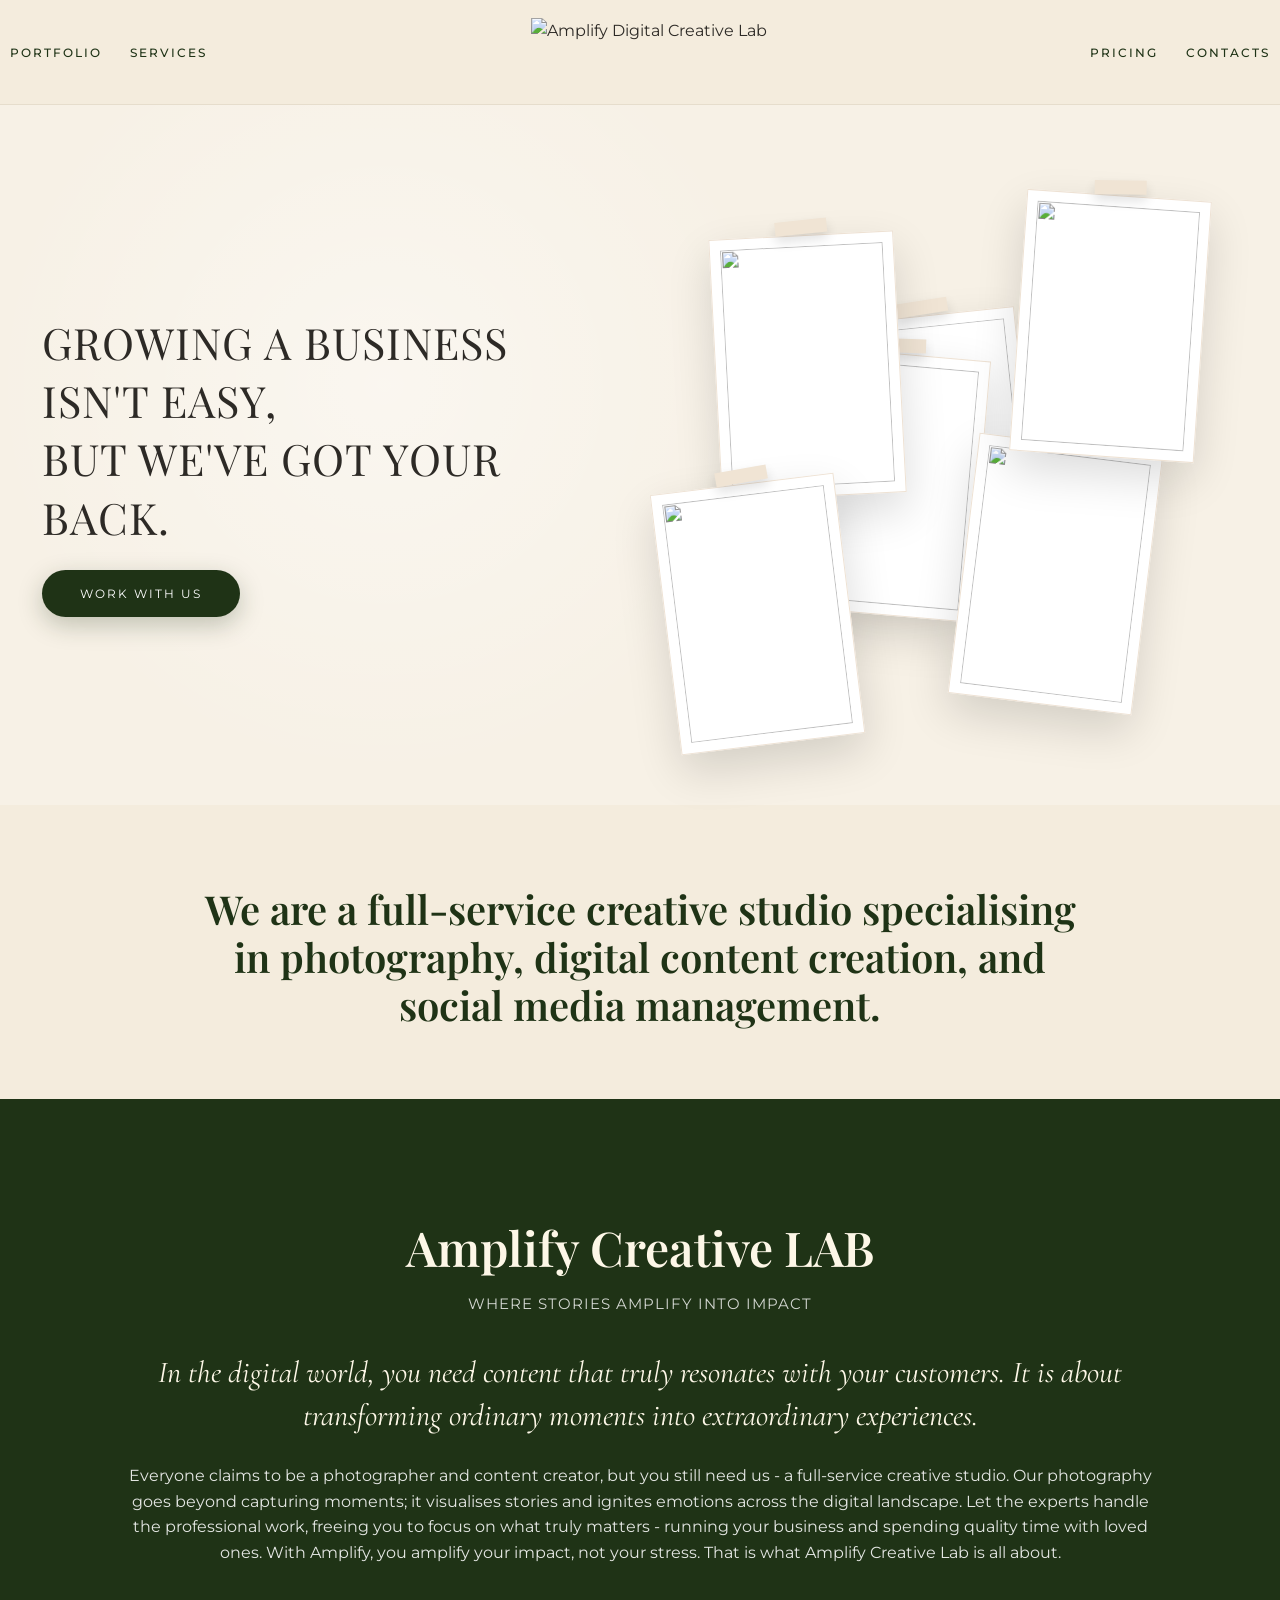
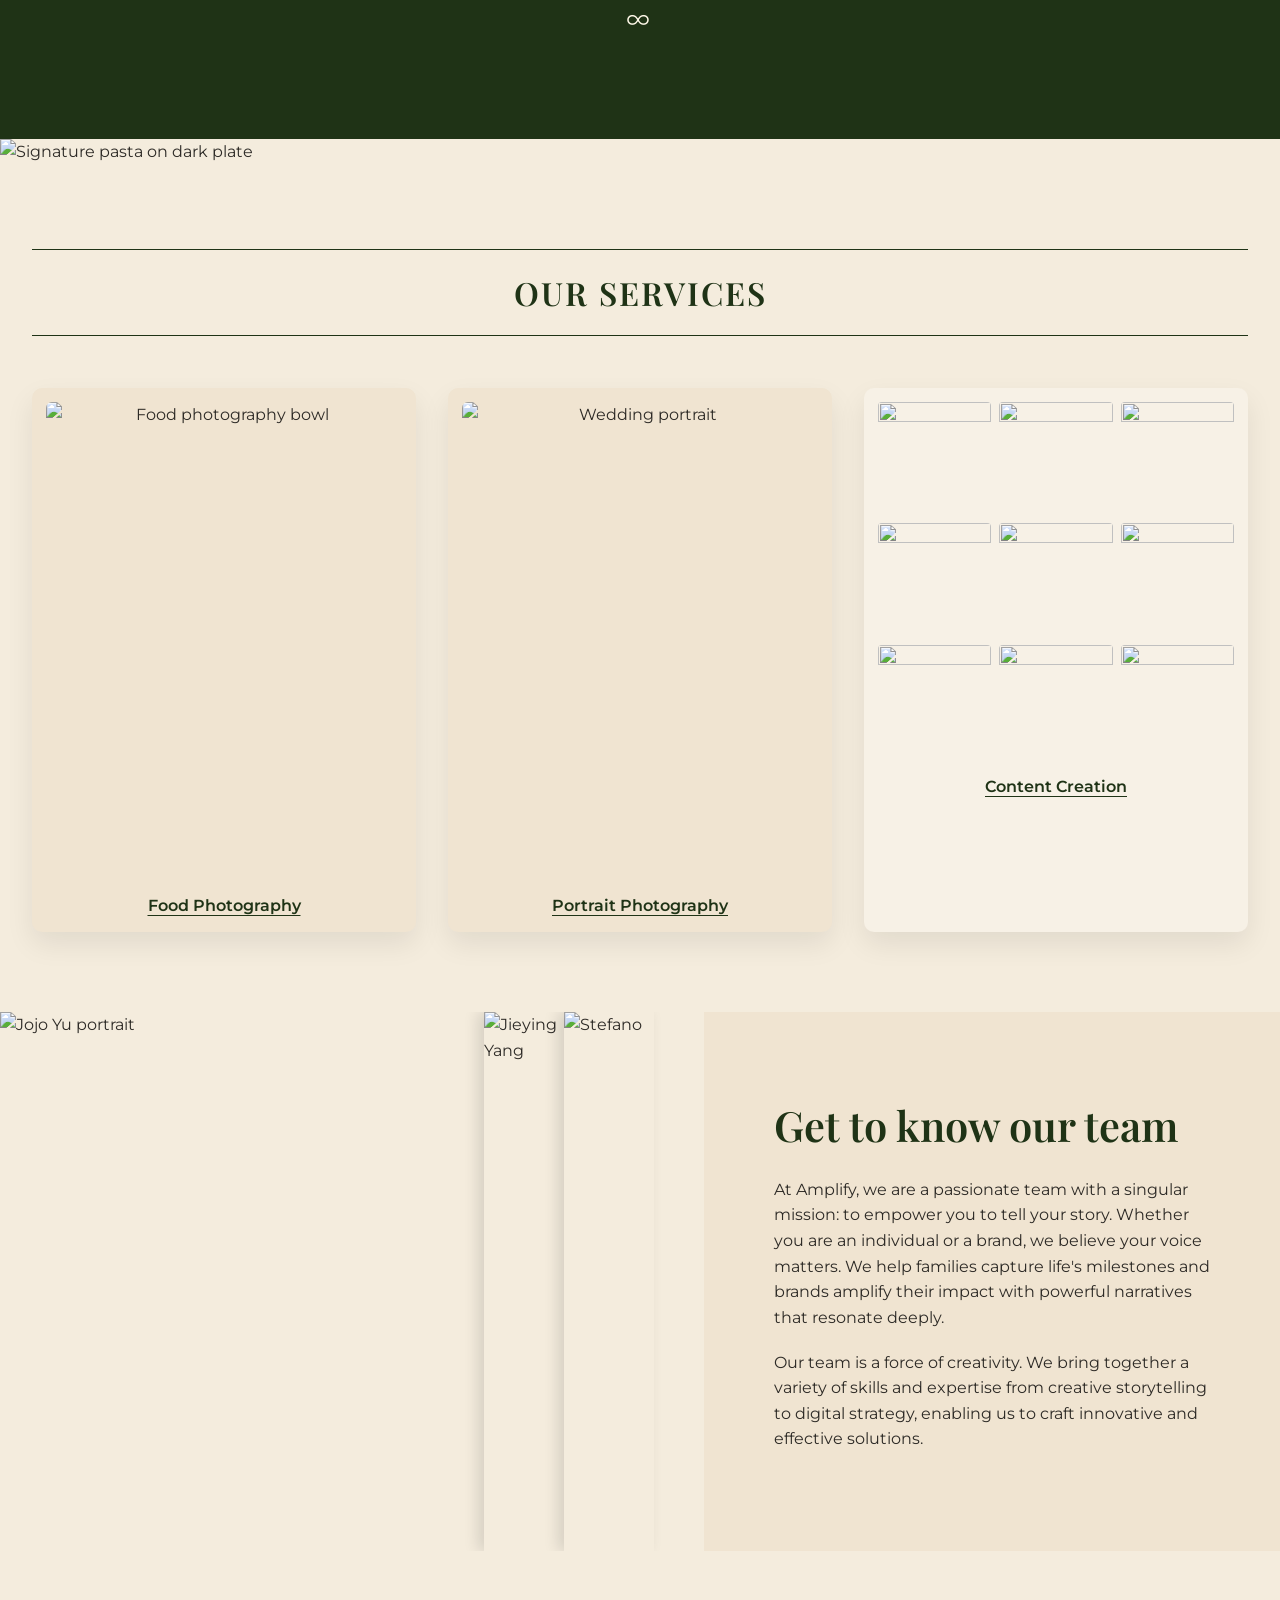
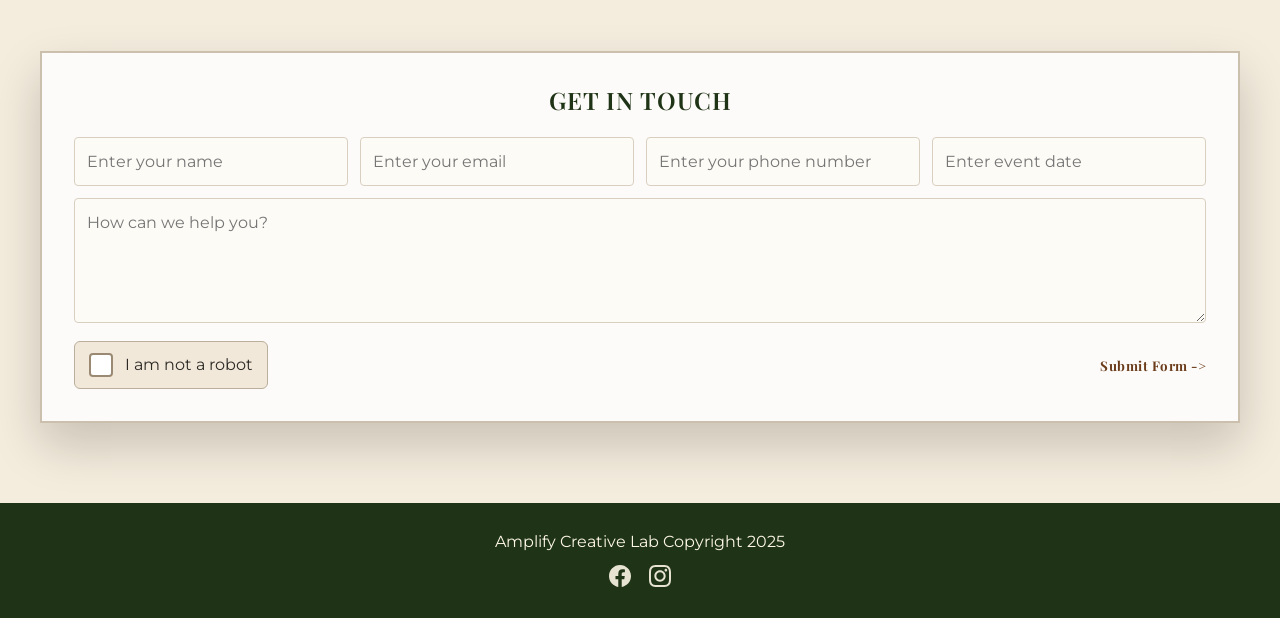
==== commit b67fc9e4: "codex" ====
--- a/index.html
+++ b/index.html
@@ -4,189 +4,176 @@
 <head>
     <meta charset="UTF-8">
     <meta name="viewport" content="width=device-width, initial-scale=1.0">
-    <title>Perth Food Photographer | Amplify Creative Lab</title>
-    <meta name="description" content="Perth food photographer specializing in restaurant imagery.">
+    <title>Amplify Creative Lab | Perth Food & Portrait Photography</title>
+    <meta name="description" content="Amplify Creative Lab is a full-service studio for food photography, portraits, and digital content creation.">
 
     <link rel="preconnect" href="https://fonts.googleapis.com">
     <link rel="preconnect" href="https://fonts.gstatic.com" crossorigin>
-    <link
-        href="https://fonts.googleapis.com/css2?family=Abril+Fatface&family=Darker+Grotesque:wght@400;600&family=Montserrat:wght@400;500;600;700&family=Roboto:wght@400;500&family=Roboto+Slab:wght@400;700&display=swap"
-        rel="stylesheet">
+    <link href="https://fonts.googleapis.com/css2?family=Playfair+Display:wght@500;600;700&family=Cormorant+Garamond:ital,wght@1,500;1,600&family=Montserrat:wght@300;400;500;600&display=swap" rel="stylesheet">
 
     <link rel="stylesheet" href="style.css">
 </head>
 
 <body>
-
     <header class="site-header">
-    <div class="container header-flex">
-        <nav class="nav-left desktop-only">
-            <ul class="nav-list">
+        <div class="container header-flex">
+            <nav class="nav-left desktop-only">
+                <ul class="nav-list">
+                    <li><a href="portfolio.html">Portfolio</a></li>
+                    <li><a href="services.html">Services</a></li>
+                </ul>
+            </nav>
+
+            <a href="index.html" class="logo">
+                <img src="https://amplifycreativelab.com/wp-content/uploads/2024/07/logo-web.png" alt="Amplify Digital Creative Lab">
+            </a>
+
+            <nav class="nav-right desktop-only">
+                <ul class="nav-list">
+                    <li><a href="#pricing">Pricing</a></li>
+                    <li><a href="#contact">Contacts</a></li>
+                </ul>
+            </nav>
+
+            <button class="mobile-toggle" aria-label="Toggle navigation">
+                <span class="bar"></span>
+                <span class="bar"></span>
+                <span class="bar"></span>
+            </button>
+
+            <ul class="nav-list mobile-menu">
                 <li><a href="portfolio.html">Portfolio</a></li>
                 <li><a href="services.html">Services</a></li>
-            </ul>
-        </nav>
-
-        <a href="index.html" class="logo">
-            <img src="https://amplifycreativelab.com/wp-content/uploads/2024/07/logo-web.png" alt="Amplify">
-        </a>
-
-        <nav class="nav-right desktop-only">
-            <ul class="nav-list">
                 <li><a href="#pricing">Pricing</a></li>
                 <li><a href="#contact">Contacts</a></li>
             </ul>
-        </nav>
-
-        <button class="mobile-toggle">
-            <span class="bar"></span>
-            <span class="bar"></span>
-            <span class="bar"></span>
-        </button>
-    </div>
-</header>
+        </div>
+    </header>
 
     <main>
-        <section class="hero">
-    <div class="container hero-grid">
-        <div class="hero-text">
-            <h1>Growing a business isn't easy,<br> but we've got your back.</h1>
-            <a href="#contact" class="btn-primary">Work With Us</a>
-        </div>
-        
-        <div class="hero-collage">
-            <img src="https://amplifycreativelab.com/wp-content/uploads/2024/06/Spaghertti-Carbonara_01-scaled.jpg" class="collage-1" alt="">
-            <img src="https://amplifycreativelab.com/wp-content/uploads/2024/07/DSC_3474-768x960.jpg" class="collage-2" alt="">
-            <img src="https://amplifycreativelab.com/wp-content/uploads/2024/06/04-Digital-Content-Creative-768x960.jpg" class="collage-3" alt="">
-        </div>
-    </div>
-</section>
-
-        <section class="services">
+        <section class="collage-hero">
+            <div class="container hero-layout">
+                <div class="hero-copy">
+                    <h1>Growing a business isn't easy,<br> but we've got your back.</h1>
+                    <a href="#contact" class="btn-primary">Work with us</a>
+                </div>
+
+                <div class="hero-board" aria-hidden="true">
+                    <div class="polaroid polaroid-1">
+                        <img src="https://amplifycreativelab.com/wp-content/uploads/2024/06/Spaghertti-Carbonara_01-scaled.jpg" alt="">
+                    </div>
+                    <div class="polaroid polaroid-2">
+                        <img src="https://amplifycreativelab.com/wp-content/uploads/2024/06/02-Commercial-Photography-768x960.jpg" alt="">
+                    </div>
+                    <div class="polaroid polaroid-3">
+                        <img src="https://amplifycreativelab.com/wp-content/uploads/2024/07/DSC_3474-768x960.jpg" alt="">
+                    </div>
+                    <div class="polaroid polaroid-4">
+                        <img src="https://amplifycreativelab.com/wp-content/uploads/2024/06/04-Digital-Content-Creative-768x960.jpg" alt="">
+                    </div>
+                    <div class="polaroid polaroid-5">
+                        <img src="https://amplifycreativelab.com/wp-content/uploads/2024/07/0N2A9661-Edit-scaled.jpg" alt="">
+                    </div>
+                    <div class="polaroid polaroid-6">
+                        <img src="https://amplifycreativelab.com/wp-content/uploads/2024/07/stefano-scaled.jpg" alt="">
+                    </div>
+                </div>
+            </div>
+        </section>
+
+        <section class="intro-banner">
+            <div class="container narrow">
+                <h2>We are a full-service creative studio specialising in photography, digital content creation, and social media management.</h2>
+            </div>
+        </section>
+
+        <section class="impact-band" id="pricing">
             <div class="container">
-                <h2 class="section-title">Our Services</h2>
-
-                <div class="services-grid">
-                    <a href="https://amplifycreativelab.com/food-photography" class="service-card">
-                        <div class="image-wrapper">
-                            <img src="https://amplifycreativelab.com/wp-content/uploads/2024/06/02-Commercial-Photography-768x960.jpg"
-                                alt="Food Photography Perth" loading="lazy">
-                        </div>
-                        <div class="card-label">Food Photography</div>
-                    </a>
-
-                    <a href="https://amplifycreativelab.com/portrait-photography/" class="service-card">
-                        <div class="image-wrapper">
-                            <img src="https://amplifycreativelab.com/wp-content/uploads/2024/07/DSC_3474-768x960.jpg"
-                                alt="Portrait Photography Perth" loading="lazy">
-                        </div>
-                        <div class="card-label">Portrait Photography</div>
-                    </a>
-
-                    <a href="https://amplifycreativelab.com/content-creation/" class="service-card">
-                        <div class="image-wrapper">
-                            <img src="https://amplifycreativelab.com/wp-content/uploads/2024/06/04-Digital-Content-Creative-768x960.jpg"
-                                alt="Content Creation Perth" loading="lazy">
-                        </div>
-                        <div class="card-label">Content Creation</div>
-                    </a>
-                </div>
-            </div>
-        </section>
-
-        <section class="about-intro">
-            <div class="container text-center">
                 <h2>Amplify Creative LAB</h2>
-                <h3>Where Stories Amplify into Impact</h3>
-
-                <div class="about-text-block">
-                    <p>In the digital world, you need content that truly resonates with your customers. It’s about
-                        transforming ordinary moments into extraordinary experiences.</p>
-                    <p>Everyone claims to be a photographer and content creator, but you still need us—a full-service
-                        creative studio. Our photography goes beyond capturing moments; it visualises stories and
-                        ignites emotions across the digital landscape.</p>
-                    <p><strong>With Amplify, you amplify your impact, not your stress. That's what Amplify Creative Lab
-                            is all about.</strong></p>
-                </div>
-
-                <a href="#contact" class="btn-primary">Work With Us</a>
-            </div>
-        </section>
-
-        <section class="team">
-            <div class="container">
-                <div class="team-intro">
-                    <h2 class="section-title">Get to Know Our Team</h2>
-                    <p>At Amplify, we’re a passionate team with a singular mission: to empower you to tell your story.
-                        We bring together a variety of skills from creative storytelling to digital strategy.</p>
-                </div>
-
-                <div class="team-grid">
-                    <div class="team-member">
-                        <div class="member-image">
-                            <img src="https://amplifycreativelab.com/wp-content/uploads/2024/07/jojo-scaled.jpg"
-                                alt="Jojo Yu - Content Creator" loading="lazy">
-                        </div>
-                        <div class="member-info">
-                            <h3>Jojo Yu</h3>
-                            <span class="role">Content Creator</span>
-                        </div>
-                    </div>
-
-                    <div class="team-member">
-                        <div class="member-image">
-                            <img src="https://amplifycreativelab.com/wp-content/uploads/2024/07/0N2A9661-Edit-scaled.jpg"
-                                alt="Jieying Yang - Photographer" loading="lazy">
-                        </div>
-                        <div class="member-info">
-                            <h3>Jieying Yang</h3>
-                            <span class="role">Photographer</span>
-                        </div>
-                    </div>
-
-                    <div class="team-member">
-                        <div class="member-image">
-                            <img src="https://amplifycreativelab.com/wp-content/uploads/2024/07/stefano-scaled.jpg"
-                                alt="Stefano - Web Developer" loading="lazy">
-                        </div>
-                        <div class="member-info">
-                            <h3>Stefano</h3>
-                            <span class="role">Web Developer</span>
-                        </div>
-                    </div>
-                </div>
-            </div>
-        </section>
-
-        <section id="contact" class="contact-section">
-            <div class="container">
-                <h2 class="section-title">Get In Touch</h2>
-                <form class="contact-form" action="https://formspree.io/f/mzzwpgqd" method="POST">
-                    <div class="form-grid">
-                        <div class="form-group">
-                            <label for="name">Name</label>
-                            <input type="text" id="name" name="name" placeholder="Enter your name" required>
-                        </div>
-                        <div class="form-group">
-                            <label for="email">Email</label>
-                            <input type="email" id="email" name="email" placeholder="Enter your email" required>
-                        </div>
-                        <div class="form-group">
-                            <label for="phone">Phone</label>
-                            <input type="tel" id="phone" name="phone" placeholder="Enter your phone number">
-                        </div>
-                        <div class="form-group">
-                            <label for="date">Event Date</label>
-                            <input type="date" id="date" name="date">
-                        </div>
-                        <div class="form-group full-width">
-                            <label for="message">How can we help you?</label>
-                            <textarea id="message" name="message" rows="5"
-                                placeholder="Tell us a bit about your project..."></textarea>
-                        </div>
-                        <div class="form-group full-width text-center">
-                            <button type="submit" class="btn-primary btn-submit">Submit Form</button>
-                        </div>
+                <p class="band-subtitle">Where Stories Amplify into Impact</p>
+                <p class="band-quote">In the digital world, you need content that truly resonates with your customers. It is about transforming ordinary moments into extraordinary experiences.</p>
+                <p class="band-body">Everyone claims to be a photographer and content creator, but you still need us - a full-service creative studio. Our photography goes beyond capturing moments; it visualises stories and ignites emotions across the digital landscape. Let the experts handle the professional work, freeing you to focus on what truly matters - running your business and spending quality time with loved ones. With Amplify, you amplify your impact, not your stress. That is what Amplify Creative Lab is all about.</p>
+                <span class="band-icon" aria-hidden="true">&#8734;</span>
+            </div>
+        </section>
+
+        <section class="feature-image">
+            <img src="https://amplifycreativelab.com/wp-content/uploads/2024/06/Spaghertti-Carbonara_01-scaled.jpg" alt="Signature pasta on dark plate">
+        </section>
+
+        <section class="services-section" id="services">
+            <div class="container wide">
+                <h2 class="section-title lined">Our Services</h2>
+                <div class="services-layout">
+                    <div class="service-panel">
+                        <div class="panel-image tall">
+                            <img src="https://amplifycreativelab.com/wp-content/uploads/2024/06/02-Commercial-Photography-768x960.jpg" alt="Food photography bowl">
+                        </div>
+                        <a class="panel-link" href="https://amplifycreativelab.com/food-photography">Food Photography</a>
+                    </div>
+
+                    <div class="service-panel">
+                        <div class="panel-image tall">
+                            <img src="https://amplifycreativelab.com/wp-content/uploads/2024/07/DSC_3474-768x960.jpg" alt="Wedding portrait">
+                        </div>
+                        <a class="panel-link" href="https://amplifycreativelab.com/portrait-photography">Portrait Photography</a>
+                    </div>
+
+                    <div class="service-panel mosaic">
+                        <div class="mosaic-grid">
+                            <img src="https://amplifycreativelab.com/wp-content/uploads/2024/06/04-Digital-Content-Creative-768x960.jpg" alt="">
+                            <img src="https://amplifycreativelab.com/wp-content/uploads/2024/06/Spaghertti-Carbonara_01-scaled.jpg" alt="">
+                            <img src="https://amplifycreativelab.com/wp-content/uploads/2024/07/stefano-scaled.jpg" alt="">
+                            <img src="https://amplifycreativelab.com/wp-content/uploads/2024/06/02-Commercial-Photography-768x960.jpg" alt="">
+                            <img src="https://amplifycreativelab.com/wp-content/uploads/2024/07/0N2A9661-Edit-scaled.jpg" alt="">
+                            <img src="https://amplifycreativelab.com/wp-content/uploads/2024/07/DSC_3474-768x960.jpg" alt="">
+                            <img src="https://amplifycreativelab.com/wp-content/uploads/2024/06/04-Digital-Content-Creative-768x960.jpg" alt="">
+                            <img src="https://amplifycreativelab.com/wp-content/uploads/2024/06/Spaghertti-Carbonara_01-scaled.jpg" alt="">
+                            <img src="https://amplifycreativelab.com/wp-content/uploads/2024/07/jojo-scaled.jpg" alt="">
+                        </div>
+                        <a class="panel-link" href="https://amplifycreativelab.com/content-creation">Content Creation</a>
+                    </div>
+                </div>
+            </div>
+        </section>
+
+        <section class="team-feature" id="team">
+            <div class="team-visual">
+                <div class="primary-portrait">
+                    <img src="https://amplifycreativelab.com/wp-content/uploads/2024/07/jojo-scaled.jpg" alt="Jojo Yu portrait">
+                </div>
+                <div class="portrait-strip strip-one">
+                    <img src="https://amplifycreativelab.com/wp-content/uploads/2024/07/0N2A9661-Edit-scaled.jpg" alt="Jieying Yang">
+                </div>
+                <div class="portrait-strip strip-two">
+                    <img src="https://amplifycreativelab.com/wp-content/uploads/2024/07/stefano-scaled.jpg" alt="Stefano">
+                </div>
+            </div>
+
+            <div class="team-copy">
+                <h2>Get to know our team</h2>
+                <p>At Amplify, we are a passionate team with a singular mission: to empower you to tell your story. Whether you are an individual or a brand, we believe your voice matters. We help families capture life's milestones and brands amplify their impact with powerful narratives that resonate deeply.</p>
+                <p>Our team is a force of creativity. We bring together a variety of skills and expertise from creative storytelling to digital strategy, enabling us to craft innovative and effective solutions.</p>
+            </div>
+        </section>
+
+        <section class="contact-cta" id="contact">
+            <div class="contact-overlay">
+                <h2>Get in touch</h2>
+                <form class="contact-form wide" action="https://formspree.io/f/mzzwpgqd" method="POST">
+                    <div class="contact-grid">
+                        <input type="text" name="name" placeholder="Enter your name" required>
+                        <input type="email" name="email" placeholder="Enter your email" required>
+                        <input type="tel" name="phone" placeholder="Enter your phone number">
+                        <input type="text" name="event-date" placeholder="Enter event date">
+                        <textarea name="message" rows="5" placeholder="How can we help you?"></textarea>
+                    </div>
+                    <div class="contact-footer">
+                        <div class="captcha-placeholder" aria-hidden="true">
+                            <div class="captcha-box"></div>
+                            <span>I am not a robot</span>
+                        </div>
+                        <button type="submit" class="btn-link">Submit Form -></button>
                     </div>
                 </form>
             </div>
@@ -194,40 +181,29 @@
     </main>
 
     <footer class="site-footer">
-        <div class="container footer-flex">
-            <div class="footer-copyright">
-                <p>&copy; 2025 Amplify Creative Lab. All rights reserved.</p>
-            </div>
-
-            <div class="footer-socials">
-                <a href="#" aria-label="Facebook">
-                    <svg xmlns="http://www.w3.org/2000/svg" width="24" height="24" viewBox="0 0 24 24"
-                        fill="currentColor">
-                        <path
-                            d="M24 12.073c0-6.627-5.373-12-12-12s-12 5.373-12 12c0 5.99 4.388 10.954 10.125 11.854v-8.385H7.078v-3.47h3.047V9.43c0-3.007 1.792-4.669 4.533-4.669 1.312 0 2.686.235 2.686.235v2.953H15.83c-1.491 0-1.956.925-1.956 1.874v2.25h3.328l-.532 3.47h-2.796v8.385C19.612 23.027 24 18.062 24 12.073z" />
-                    </svg>
-                </a>
-
-                <a href="#" aria-label="Instagram">
-                    <svg xmlns="http://www.w3.org/2000/svg" width="24" height="24" viewBox="0 0 24 24"
-                        fill="currentColor">
-                        <path
-                            d="M12 2.163c3.204 0 3.584.012 4.85.07 3.252.148 4.771 1.691 4.919 4.919.058 1.265.069 1.645.069 4.849 0 3.205-.012 3.584-.069 4.849-.149 3.225-1.664 4.771-4.919 4.919-1.266.058-1.644.07-4.85.07-3.204 0-3.584-.012-4.849-.07-3.26-.149-4.771-1.699-4.919-4.92-.058-1.265-.07-1.644-.07-4.849 0-3.204.013-3.583.07-4.849.149-3.227 1.664-4.771 4.919-4.919 1.266-.057 1.645-.069 4.849-.069zm0-2.163c-3.259 0-3.667.014-4.947.072-4.358.2-6.78 2.618-6.98 6.98-.059 1.281-.073 1.689-.073 4.948 0 3.259.014 3.668.072 4.948.2 4.358 2.618 6.78 6.98 6.98 1.281.058 1.689.072 4.948.072 3.259 0 3.668-.014 4.948-.072 4.354-.2 6.782-2.618 6.979-6.98.059-1.28.073-1.689.073-4.948 0-3.259-.014-3.667-.072-4.947-.196-4.354-2.617-6.78-6.979-6.98-1.281-.059-1.69-.073-4.949-.073zm0 5.838c-3.403 0-6.162 2.759-6.162 6.162s2.759 6.163 6.162 6.163 6.162-2.759 6.162-6.163c0-3.403-2.759-6.162-6.162-6.162zm0 10.162c-2.209 0-4-1.79-4-4 0-2.209 1.791-4 4-4s4 1.791 4 4c0 2.21-1.791 4-4 4zm6.406-11.845c-.796 0-1.441.645-1.441 1.44s.645 1.44 1.441 1.44c.795 0 1.439-.645 1.439-1.44s-.644-1.44-1.439-1.44z" />
-                    </svg>
-                </a>
-            </div>
+        <p>Amplify Creative Lab Copyright 2025</p>
+        <div class="footer-socials">
+            <a href="#" aria-label="Facebook">
+                <svg xmlns="http://www.w3.org/2000/svg" width="22" height="22" viewBox="0 0 24 24" fill="currentColor">
+                    <path d="M24 12.073c0-6.627-5.373-12-12-12s-12 5.373-12 12c0 5.99 4.388 10.954 10.125 11.854v-8.385H7.078v-3.47h3.047V9.43c0-3.007 1.792-4.669 4.533-4.669 1.312 0 2.686.235 2.686.235v2.953H15.83c-1.491 0-1.956.925-1.956 1.874v2.25h3.328l-.532 3.47h-2.796v8.385C19.612 23.027 24 18.062 24 12.073z" />
+                </svg>
+            </a>
+            <a href="#" aria-label="Instagram">
+                <svg xmlns="http://www.w3.org/2000/svg" width="22" height="22" viewBox="0 0 24 24" fill="currentColor">
+                    <path d="M12 2.163c3.204 0 3.584.012 4.85.07 3.252.148 4.771 1.691 4.919 4.919.058 1.265.069 1.645.069 4.849 0 3.205-.012 3.584-.069 4.849-.149 3.225-1.664 4.771-4.919 4.919-1.266.058-1.644.07-4.85.07-3.204 0-3.584-.012-4.849-.07-3.26-.149-4.771-1.699-4.919-4.92-.058-1.265-.07-1.644-.07-4.849 0-3.204.013-3.583.07-4.849.149-3.227 1.664-4.771 4.919-4.919 1.266-.057 1.645-.069 4.849-.069zm0-2.163c-3.259 0-3.667.014-4.947.072-4.358.2-6.78 2.618-6.98 6.98-.059 1.281-.073 1.689-.073 4.948 0 3.259.014 3.668.072 4.948.2 4.358 2.618 6.78 6.98 6.98 1.281.058 1.689.072 4.948.072 3.259 0 3.668-.014 4.948-.072 4.354-.2 6.782-2.618 6.979-6.98.059-1.28.073-1.689.073-4.948 0-3.259-.014-3.667-.072-4.947-.196-4.354-2.617-6.78-6.979-6.98-1.281-.059-1.69-.073-4.949-.073zm0 5.838c-3.403 0-6.162 2.759-6.162 6.162s2.759 6.163 6.162 6.163 6.162-2.759 6.162-6.163c0-3.403-2.759-6.162-6.162-6.162zm0 10.162c-2.209 0-4-1.79-4-4 0-2.209 1.791-4 4-4s4 1.791 4 4c0 2.21-1.791 4-4 4zm6.406-11.845c-.796 0-1.441.645-1.441 1.44s.645 1.44 1.441 1.44c.795 0 1.439-.645 1.439-1.44s-.644-1.44-1.439-1.44z" />
+                </svg>
+            </a>
         </div>
     </footer>
 
     <script>
         const mobileBtn = document.querySelector('.mobile-toggle');
-        const navList = document.querySelector('.nav-list');
+        const navLists = document.querySelectorAll('.nav-list');
 
         mobileBtn.addEventListener('click', () => {
-            navList.classList.toggle('active');
+            navLists.forEach(list => list.classList.toggle('active'));
         });
     </script>
-
 </body>
 
-</html>+</html>
--- a/style.css
+++ b/style.css
@@ -1,30 +1,28 @@
 /* =========================================
-   1. VARIABLES (YOUR BRAND DNA)
-   ========================================= */
-/* In style.css */
+   1. BRAND VARIABLES
+   ========================================= */
 :root {
-    /* BRAND COLORS */
-    --color-cream: #FEF8EB;       /* Main Background */
-    --color-green-dark: #1A2C1D;  /* The Dark Green from screenshots */
-    --color-green-light: #2F4A35; /* Lighter green for accents */
-    --color-navy: #1A2C1D;        /* Replacing Navy with the Green for text */
-    --color-slate: #4A5A4E;       /* Secondary text */
+    --color-cream: #f4ecdd;
+    --color-cream-deep: #f0e4d1;
+    --color-paper: #f7f1e6;
+    --color-green: #1f3316;
+    --color-green-soft: #2f4a2f;
+    --color-green-2: #2d4728;
+    --color-text: #2d2a26;
+    --color-text-muted: #4e4841;
+    --color-border: #d8cfc0;
+    --color-brown: #6a3c1b;
     --color-white: #ffffff;
-    --color-border: #dcd6c8;
-
-    /* FONTS */
-    --font-heading-serif: 'Abril Fatface', serif;
-    --font-heading-sans: 'Montserrat', sans-serif;
-    --font-body: 'Montserrat', sans-serif;
-
-    /* SPACING */
-    --spacing-container: 40px;
-    --spacing-section: 100px;
-    --radius-btn: 0px; /* Your design uses sharp or slightly rounded corners, not pills */
-}
-
-/* =========================================
-   2. GLOBAL RESET & BASE STYLES
+    --color-navy: #1f3316;  /* compatibility for other pages */
+    --color-blue: #1f3316;  /* compatibility for other pages */
+
+    --radius-card: 12px;
+    --radius-btn: 30px;
+    --max-width: 1260px;
+}
+
+/* =========================================
+   2. GLOBAL RESET & BASE
    ========================================= */
 * {
     box-sizing: border-box;
@@ -33,12 +31,11 @@
 }
 
 body {
-    font-family: var(--font-body);
-    background-color: var(--color-cream);
-    color: var(--color-navy);
+    font-family: 'Montserrat', sans-serif;
+    background: var(--color-cream);
+    color: var(--color-text);
     line-height: 1.6;
     -webkit-font-smoothing: antialiased;
-    /* Crisp text on Mac */
 }
 
 h1,
@@ -46,19 +43,20 @@
 h3,
 h4,
 h5 {
-    color: var(--color-navy);
-    margin-bottom: 1rem;
+    font-family: 'Playfair Display', serif;
+    color: var(--color-green);
+    font-weight: 600;
 }
 
 p {
-    margin-bottom: 1.5rem;
-    color: var(--color-slate);
+    margin-bottom: 1.2rem;
+    color: var(--color-text-muted);
 }
 
 a {
+    color: inherit;
     text-decoration: none;
-    color: inherit;
-    transition: all 0.3s ease;
+    transition: color 0.25s ease, transform 0.2s ease;
 }
 
 ul {
@@ -70,711 +68,927 @@
     display: block;
 }
 
-/* Container Wrapper */
 .container {
-    max-width: 1200px;
+    max-width: var(--max-width);
     margin: 0 auto;
-    padding: 0 var(--spacing-container);
-}
-
-/* Section Titles */
+    padding: 0 32px;
+}
+
+.container.wide {
+    max-width: 1380px;
+}
+
+.container.narrow {
+    max-width: 960px;
+}
+
 .section-title {
-    font-family: var(--font-heading-sans);
-    font-size: 2.2rem;
     text-transform: uppercase;
+    letter-spacing: 2px;
     text-align: center;
+    font-size: 2rem;
+    margin-bottom: 50px;
+}
+
+/* =========================================
+   3. BUTTON STYLES
+   ========================================= */
+.btn-primary {
+    display: inline-block;
+    background: var(--color-green);
+    color: var(--color-white);
+    padding: 14px 38px;
+    border-radius: var(--radius-btn);
+    font-size: 12px;
     letter-spacing: 2px;
-    font-weight: 800;
-    margin-bottom: 60px;
+    text-transform: uppercase;
+    border: none;
+    cursor: pointer;
+    box-shadow: 0 8px 25px rgba(31, 51, 22, 0.25);
+    transition: transform 0.25s ease, box-shadow 0.25s ease, background 0.25s ease;
+}
+
+.btn-primary:hover {
+    background: var(--color-green-soft);
+    transform: translateY(-2px);
+}
+
+.btn-link {
+    border: none;
+    background: transparent;
+    color: var(--color-brown);
+    font-weight: 700;
+    font-family: 'Playfair Display', serif;
+    letter-spacing: 0.5px;
+    cursor: pointer;
+    padding: 10px 0;
+}
+
+.btn-link:hover {
+    color: #4f250c;
+    transform: translateX(2px);
+}
+
+/* =========================================
+   4. HEADER & NAVIGATION
+   ========================================= */
+.site-header {
+    background: var(--color-cream);
+    border-bottom: 1px solid #e6ddcc;
+    position: sticky;
+    top: 0;
+    z-index: 50;
+}
+
+.header-flex {
+    display: flex;
+    align-items: center;
+    justify-content: space-between;
+    gap: 20px;
+    padding: 18px 0;
     position: relative;
 }
 
-/* =========================================
-   3. HEADER & NAVIGATION
-   ========================================= */
-.header-flex {
-    justify-content: center; /* Center everything */
-    position: relative;
-}
-
-.logo {
-    position: absolute;
-    left: 50%;
-    transform: translateX(-50%);
-    z-index: 10;
+.logo img {
+    height: 68px;
 }
 
 .nav-list {
-    gap: 60px; /* More space between items */
+    display: flex;
+    align-items: center;
+    gap: 28px;
 }
 
 .nav-list a {
     font-size: 12px;
     letter-spacing: 2px;
-    color: var(--color-green-dark);
-}
-
-/* Hide split nav on mobile */
-@media (max-width: 768px) {
-    .desktop-only { display: none; }
-    .logo { position: static; transform: none; margin-right: auto; }
-    /* You will need to add a mobile menu container in JS/HTML if you want mobile menu to work differently */
-}
-
-/* Work With Us Button in Nav */
+    text-transform: uppercase;
+    font-weight: 500;
+    color: var(--color-green);
+    padding: 6px 0;
+}
+
+.nav-list a:hover {
+    color: var(--color-green-soft);
+}
+
+.main-nav {
+    display: flex;
+    align-items: center;
+    gap: 18px;
+    margin-left: auto;
+}
+
 .btn-nav {
-    border: 2px solid var(--color-navy);
-    padding: 8px 20px;
+    border: 2px solid var(--color-green);
+    padding: 10px 18px;
+    border-radius: var(--radius-btn);
+    font-size: 12px;
+    letter-spacing: 1px;
+    text-transform: uppercase;
+    color: var(--color-green);
+    background: transparent;
+}
+
+.btn-nav:hover {
+    background: var(--color-green);
+    color: var(--color-white);
+}
+
+.mobile-toggle {
+    display: none;
+    flex-direction: column;
+    justify-content: center;
+    gap: 5px;
+    width: 32px;
+    height: 24px;
+    background: transparent;
+    border: none;
+    cursor: pointer;
+}
+
+.mobile-toggle .bar {
+    height: 3px;
+    width: 100%;
+    background: var(--color-text);
+    border-radius: 2px;
+}
+
+.mobile-menu {
+    display: none;
+}
+
+/* =========================================
+   5. HERO COLLAGE
+   ========================================= */
+.collage-hero {
+    background: var(--color-paper);
+    padding: 90px 0 70px;
+    position: relative;
+}
+
+.collage-hero::before {
+    content: "";
+    position: absolute;
+    inset: 0;
+    background: radial-gradient(circle at 30% 40%, rgba(255, 255, 255, 0.4), transparent 40%);
+    pointer-events: none;
+}
+
+.hero-layout {
+    position: relative;
+    z-index: 2;
+    display: grid;
+    grid-template-columns: repeat(auto-fit, minmax(320px, 1fr));
+    align-items: center;
+    gap: 70px;
+}
+
+.hero-copy h1 {
+    text-transform: uppercase;
+    letter-spacing: 1px;
+    font-size: 2.7rem;
+    line-height: 1.35;
+    font-weight: 400;
+    color: var(--color-text);
+    margin-bottom: 24px;
+}
+
+.hero-board {
+    position: relative;
+    min-height: 540px;
+}
+
+.polaroid {
+    position: absolute;
+    background: var(--color-white);
+    padding: 10px;
+    width: 185px;
+    box-shadow: 0 18px 45px rgba(0, 0, 0, 0.14);
+    border: 1px solid #eee2d4;
+}
+
+.polaroid img {
+    width: 100%;
+    height: 240px;
+    object-fit: cover;
+}
+
+.polaroid::after {
+    content: "";
+    position: absolute;
+    width: 52px;
+    height: 14px;
+    background: #f0e4d4;
+    top: -16px;
+    left: 50%;
+    transform: translateX(-50%) rotate(-3deg);
+    box-shadow: 0 6px 12px rgba(0, 0, 0, 0.12);
+}
+
+.polaroid-1 { top: 0; right: 35px; transform: rotate(4deg); z-index: 3; }
+.polaroid-2 { top: 120px; right: 210px; transform: rotate(-6deg); z-index: 1; }
+.polaroid-3 { bottom: 30px; right: 90px; transform: rotate(7deg); z-index: 2; }
+.polaroid-4 { top: 40px; left: 40px; transform: rotate(-3deg); z-index: 2; }
+.polaroid-5 { bottom: 120px; left: 120px; transform: rotate(5deg); z-index: 1; }
+.polaroid-6 { bottom: -10px; left: -10px; transform: rotate(-7deg); z-index: 3; }
+
+/* =========================================
+   6. INTRO BANNER
+   ========================================= */
+.intro-banner {
+    background: var(--color-cream);
+    padding: 80px 0 70px;
+    text-align: center;
+}
+
+.intro-banner h2 {
+    font-size: 2.5rem;
+    line-height: 1.2;
+    color: var(--color-green);
+}
+
+/* =========================================
+   7. IMPACT BAND (GREEN)
+   ========================================= */
+.impact-band {
+    background: var(--color-green);
+    color: #fdf7e7;
+    text-align: center;
+    padding: 110px 0 90px;
+}
+
+.impact-band h2 {
+    color: #fdf7e7;
+    font-size: 3rem;
+    margin-bottom: 6px;
+}
+
+.band-subtitle {
+    letter-spacing: 1px;
+    text-transform: uppercase;
+    font-size: 0.95rem;
+    color: rgba(255, 255, 255, 0.8);
+    margin-bottom: 36px;
+}
+
+.band-quote {
+    font-family: 'Cormorant Garamond', serif;
+    font-style: italic;
+    font-size: 1.9rem;
+    line-height: 1.4;
+    color: #fdf7e7;
+    max-width: 1100px;
+    margin: 0 auto 26px;
+}
+
+.band-body {
+    max-width: 1040px;
+    margin: 0 auto 34px;
+    color: rgba(255, 255, 255, 0.88);
+}
+
+.band-icon {
+    display: inline-block;
+    font-size: 26px;
+    letter-spacing: 4px;
+}
+
+/* =========================================
+   8. FEATURE IMAGE STRIP
+   ========================================= */
+.feature-image img {
+    width: 100%;
+    display: block;
+    border-top: 8px solid var(--color-green);
+    border-bottom: 12px solid var(--color-cream);
+}
+
+/* =========================================
+   9. SERVICES GRID
+   ========================================= */
+.services-section {
+    background: var(--color-cream);
+    padding: 90px 0 80px;
+}
+
+.section-title.lined {
+    position: relative;
+    margin-bottom: 70px;
+}
+
+.section-title.lined::before,
+.section-title.lined::after {
+    content: "";
+    position: absolute;
+    left: 0;
+    right: 0;
+    height: 1px;
+    background: var(--color-green);
+}
+
+.section-title.lined::before { top: -18px; }
+.section-title.lined::after { bottom: -18px; }
+
+.services-layout {
+    display: grid;
+    grid-template-columns: repeat(auto-fit, minmax(280px, 1fr));
+    gap: 32px;
+}
+
+.service-panel {
+    text-align: center;
+    background: var(--color-cream-deep);
+    padding: 14px;
+    border-radius: 10px;
+    box-shadow: 0 12px 28px rgba(0, 0, 0, 0.08);
+}
+
+.panel-image.tall {
+    aspect-ratio: 3 / 4;
+}
+
+.panel-image img {
+    width: 100%;
+    height: 100%;
+    object-fit: cover;
+    border-radius: 6px;
+}
+
+.panel-link {
+    display: inline-block;
+    margin-top: 16px;
+    font-weight: 600;
+    color: var(--color-green);
+    text-decoration: underline;
+    text-underline-offset: 4px;
+}
+
+.panel-link:hover {
+    color: var(--color-green-soft);
+}
+
+.mosaic {
+    background: var(--color-paper);
+}
+
+.mosaic-grid {
+    display: grid;
+    grid-template-columns: repeat(3, 1fr);
+    gap: 8px;
+}
+
+.mosaic-grid img {
+    width: 100%;
+    aspect-ratio: 1 / 1;
+    object-fit: cover;
     border-radius: 4px;
 }
 
-.btn-nav:hover {
-    background-color: var(--color-navy);
-    color: var(--color-white) !important;
-}
-
-/* =========================================
-   4. HERO SECTION
-   ========================================= */
-.hero {
-    background-color: var(--color-cream);
-    height: auto;
-    min-height: 80vh;
-    padding-top: 80px;
-    display: flex;
+/* =========================================
+   10. TEAM FEATURE SPLIT
+   ========================================= */
+.team-feature {
+    display: grid;
+    grid-template-columns: minmax(0, 1.1fr) minmax(0, 0.9fr);
+    background: var(--color-cream);
+    margin: 0;
+}
+
+.team-visual {
+    position: relative;
+    min-height: 520px;
+    overflow: hidden;
+}
+
+.primary-portrait img {
+    width: 100%;
+    height: 100%;
+    object-fit: cover;
+}
+
+.portrait-strip {
+    position: absolute;
+    top: 0;
+    bottom: 0;
+    width: 80px;
+    overflow: hidden;
+    background: var(--color-cream);
+    box-shadow: -6px 0 14px rgba(0, 0, 0, 0.12);
+}
+
+.portrait-strip img {
+    width: 100%;
+    height: 100%;
+    object-fit: cover;
+}
+
+.strip-one { right: 140px; }
+.strip-two { right: 50px; width: 90px; }
+
+.team-copy {
+    background: var(--color-cream-deep);
+    padding: 80px 70px;
+    display: flex;
+    flex-direction: column;
+    justify-content: center;
+}
+
+.team-copy h2 {
+    font-size: 2.6rem;
+    margin-bottom: 18px;
+}
+
+.team-copy p {
+    color: var(--color-text);
+}
+
+/* =========================================
+   11. CONTACT CTA
+   ========================================= */
+.contact-cta {
+    position: relative;
+    background-image: linear-gradient(rgba(244, 236, 221, 0.5), rgba(244, 236, 221, 0.5)), url('https://images.unsplash.com/photo-1524504388940-b1c1722653e1?auto=format&fit=crop&w=1800&q=80');
+    background-size: cover;
+    background-position: center;
+    padding: 100px 0 80px;
+}
+
+.contact-overlay {
+    max-width: 1200px;
+    margin: 0 auto;
+    background: rgba(255, 255, 255, 0.82);
+    border: 2px solid #cbbfad;
+    box-shadow: 0 22px 46px rgba(0, 0, 0, 0.18);
+    padding: 28px 32px 32px;
+}
+
+.contact-overlay h2 {
+    text-align: center;
+    text-transform: uppercase;
+    letter-spacing: 1px;
+    margin-bottom: 18px;
+}
+
+.contact-form.wide {
+    display: flex;
+    flex-direction: column;
+    gap: 18px;
+}
+
+.contact-grid {
+    display: grid;
+    grid-template-columns: repeat(auto-fit, minmax(260px, 1fr));
+    gap: 12px;
+}
+
+.contact-grid textarea {
+    grid-column: 1 / -1;
+}
+
+.contact-grid input,
+.contact-grid textarea {
+    width: 100%;
+    padding: 14px 12px;
+    border: 1px solid var(--color-border);
+    background: #fdfbf6;
+    font-size: 1rem;
+    border-radius: 4px;
+    font-family: 'Montserrat', sans-serif;
+}
+
+.contact-grid input:focus,
+.contact-grid textarea:focus {
+    outline: none;
+    border-color: var(--color-green);
+    box-shadow: 0 0 0 3px rgba(31, 51, 22, 0.12);
+    background: #ffffff;
+}
+
+.contact-footer {
+    display: flex;
+    justify-content: space-between;
     align-items: center;
-    overflow: visible; /* Allow images to overlap */
-}
-
-.hero-bg { display: none; } /* Remove old zoom background */
-
-.hero-grid {
-    display: grid;
-    grid-template-columns: 1fr 1fr;
+    gap: 20px;
+    flex-wrap: wrap;
+}
+
+.captcha-placeholder {
+    display: inline-flex;
+    align-items: center;
+    gap: 12px;
+    border: 1px solid #baae9c;
+    padding: 10px 14px;
+    background: #f1e8d9;
+    border-radius: 6px;
+}
+
+.captcha-box {
+    width: 24px;
+    height: 24px;
+    border: 2px solid #9a8a74;
+    border-radius: 4px;
+    background: #fff;
+}
+
+/* =========================================
+   12. SITE FOOTER
+   ========================================= */
+.site-footer {
+    background: var(--color-green);
+    color: #fdf7e7;
+    text-align: center;
+    padding: 26px 0 24px;
+}
+
+.site-footer p {
+    margin-bottom: 10px;
+    color: #fdf7e7;
+}
+
+.footer-socials {
+    display: flex;
+    justify-content: center;
+    gap: 18px;
+}
+
+.footer-socials a {
+    color: #fdf7e7;
+    opacity: 0.9;
+}
+
+.footer-socials a:hover {
+    opacity: 1;
+}
+
+.footer-flex {
+    display: flex;
+    justify-content: space-between;
+    align-items: center;
+    gap: 18px;
+    flex-wrap: wrap;
+    text-align: left;
+}
+
+.footer-flex p {
+    margin: 0;
+}
+
+/* =========================================
+   13. SERVICES PAGE UTILITIES
+   ========================================= */
+.page-header {
+    background: var(--color-green);
+    color: #fff;
+    text-align: center;
+    padding: 90px 0 70px;
+    margin-bottom: 40px;
+}
+
+.page-header h1 {
+    color: #fff;
+    font-size: 3rem;
+    margin-bottom: 10px;
+}
+
+.page-header p {
+    color: rgba(255, 255, 255, 0.85);
+}
+
+.service-block {
+    padding: 80px 0;
+    background: var(--color-cream);
+}
+
+.service-block.alt-bg {
+    background: var(--color-cream-deep);
+}
+
+.flex-row {
+    display: flex;
     align-items: center;
     gap: 50px;
-}
-
-.hero-text h1 {
-    font-family: var(--font-heading-sans);
-    font-weight: 300; /* Much thinner font */
-    color: var(--color-slate);
-    font-size: 2.5rem;
+    max-width: var(--max-width);
+    margin: 0 auto;
+    padding: 0 32px;
+}
+
+.flex-row.reverse {
+    flex-direction: row-reverse;
+}
+
+.text-col h2 {
+    font-size: 2.3rem;
+    margin-bottom: 12px;
+}
+
+.service-list {
+    padding-left: 20px;
+    margin: 18px 0 24px 0;
+}
+
+.service-list li {
+    list-style: disc;
+    color: var(--color-text);
+    margin-bottom: 8px;
+}
+
+.img-col img {
+    width: 100%;
+    border-radius: 10px;
+    box-shadow: 0 18px 36px rgba(0, 0, 0, 0.12);
+}
+
+/* =========================================
+   14. PORTFOLIO PAGE
+   ========================================= */
+.portfolio-filters {
+    display: flex;
+    justify-content: center;
+    gap: 14px;
+    margin-bottom: 30px;
+    flex-wrap: wrap;
+}
+
+.filter-btn {
+    background: transparent;
+    border: 2px solid var(--color-green);
+    color: var(--color-green);
+    padding: 8px 22px;
+    border-radius: 999px;
+    font-size: 0.85rem;
+    letter-spacing: 1px;
     text-transform: uppercase;
-    letter-spacing: 3px;
-    line-height: 1.4;
-    text-align: left;
-}
-
-/* The Green Pill Button */
-.btn-primary {
-    background-color: var(--color-green-dark);
-    color: white;
-    border-radius: 50px;
-    padding: 15px 40px;
-    font-size: 12px;
-    letter-spacing: 2px;
-    box-shadow: none; /* Remove shadow for flat look */
-}
-
-.btn-primary:hover {
-    background-color: var(--color-green-light);
-    transform: none;
-}
-
-/* Simple Collage Styling */
-.hero-collage {
+    cursor: pointer;
+    transition: all 0.25s ease;
+}
+
+.filter-btn:hover,
+.filter-btn.active {
+    background: var(--color-green);
+    color: #fff;
+}
+
+.portfolio-grid {
+    columns: 3 280px;
+    column-gap: 18px;
+}
+
+.gallery-item {
+    break-inside: avoid;
+    margin-bottom: 18px;
+    border-radius: 10px;
+    overflow: hidden;
     position: relative;
-    height: 500px;
-}
-
-.hero-collage img {
+    box-shadow: 0 12px 30px rgba(0, 0, 0, 0.08);
+}
+
+.gallery-item img {
+    width: 100%;
+    display: block;
+    transition: transform 0.4s ease;
+}
+
+.gallery-item:hover img {
+    transform: scale(1.05);
+}
+
+.gallery-item .overlay {
     position: absolute;
-    border: 10px solid white; /* Polaroid effect */
-    box-shadow: 0 10px 20px rgba(0,0,0,0.1);
-    width: 200px;
-}
-
-.collage-1 { top: 0; right: 50px; transform: rotate(5deg); z-index: 2; }
-.collage-2 { top: 150px; right: 180px; transform: rotate(-8deg); z-index: 1; }
-.collage-3 { bottom: 50px; right: 20px; transform: rotate(3deg); z-index: 3; }
-
-/* =========================================
-   5. SERVICES SECTION
+    inset: 0;
+    background: rgba(31, 51, 22, 0.75);
+    color: #fff;
+    display: flex;
+    flex-direction: column;
+    justify-content: center;
+    align-items: center;
+    opacity: 0;
+    transition: opacity 0.25s ease;
+    text-align: center;
+}
+
+.gallery-item:hover .overlay {
+    opacity: 1;
+}
+
+.gallery-item h3 {
+    font-size: 1.3rem;
+    margin-bottom: 4px;
+}
+
+.gallery-item span {
+    letter-spacing: 1px;
+    font-size: 0.85rem;
+}
+
+/* =========================================
+   15. LEGACY SERVICES GRID (fallback)
    ========================================= */
 .services {
-    padding: var(--spacing-section) 0;
-    background-color: var(--color-cream);
+    padding: 70px 0;
+    background: var(--color-cream);
 }
 
 .services-grid {
     display: grid;
-    grid-template-columns: repeat(auto-fit, minmax(300px, 1fr));
-    gap: 40px;
+    grid-template-columns: repeat(auto-fit, minmax(260px, 1fr));
+    gap: 28px;
 }
 
 .service-card {
-    position: relative;
     text-align: center;
     display: block;
-    group: service;
 }
 
 .image-wrapper {
     position: relative;
     overflow: hidden;
-    margin-bottom: 25px;
-    aspect-ratio: 3/4;
-    /* Forces portrait rectangle */
-    border-radius: 8px;
-    box-shadow: 0 15px 35px rgba(0, 0, 0, 0.1);
+    aspect-ratio: 3 / 4;
+    border-radius: 10px;
+    box-shadow: 0 15px 35px rgba(0, 0, 0, 0.08);
 }
 
 .image-wrapper img {
     width: 100%;
     height: 100%;
     object-fit: cover;
-    transition: transform 0.6s ease;
-}
-
-/* Zoom on hover */
+    transition: transform 0.45s ease;
+}
+
 .service-card:hover .image-wrapper img {
-    transform: scale(1.08);
+    transform: scale(1.06);
 }
 
 .card-label {
     display: inline-block;
-    background-color: var(--color-blue);
-    color: var(--color-white);
-    padding: 12px 32px;
+    background: var(--color-green);
+    color: #fff;
+    padding: 10px 26px;
+    border-radius: 20px;
     font-size: 12px;
-    font-weight: 700;
-    text-transform: uppercase;
     letter-spacing: 1px;
-    border-radius: 50px;
-    position: relative;
-    top: -45px;
-    /* Overlaps the image */
-    box-shadow: 0 5px 15px rgba(0, 0, 0, 0.2);
-}
-
-/* =========================================
-   6. ABOUT INTRO SECTION
-   ========================================= */
-.about-intro {
-    background-color: var(--color-green-dark);
-    color: white;
-    padding: 100px 0;
-}
-
-.about-intro h2 {
-    color: white;
-    font-family: var(--font-heading-serif);
-    font-size: 4rem;
-}
-
-.about-intro h3 {
-    color: rgba(255,255,255,0.8); /* Faded white */
-    font-family: var(--font-body);
-    font-weight: 400;
-    letter-spacing: 1px;
-    font-size: 1.2rem;
-    margin-bottom: 50px;
-    text-transform: none;
-}
-
-.about-text-block {
-    font-family: var(--font-heading-serif); /* The screenshot uses italic serif here */
-    font-style: italic;
-    font-size: 1.8rem;
-    font-weight: 400;
-    color: white;
-    line-height: 1.4;
-    max-width: 900px;
-}
-
-/* =========================================
-   7. TEAM SECTION
-   ========================================= */
-.team {
-    padding: var(--spacing-section) 0;
-    background-color: #fffcf5;
-    /* Slightly lighter cream */
-}
-
-.team-intro {
-    max-width: 700px;
-    margin: 0 auto 60px auto;
-    text-align: center;
-}
-
-.team-grid {
-    display: grid;
-    grid-template-columns: repeat(auto-fit, minmax(280px, 1fr));
-    gap: 30px;
-}
-
-.team-member {
-    text-align: center;
-    background: white;
-    padding: 15px;
-    border-radius: var(--radius-card);
-    box-shadow: 0 10px 30px rgba(0, 0, 0, 0.05);
-    transition: transform 0.3s ease;
-}
-
-.team-member:hover {
-    transform: translateY(-5px);
-}
-
-.member-image {
-    width: 100%;
-    aspect-ratio: 3/4;
-    overflow: hidden;
-    border-radius: 8px;
-    margin-bottom: 20px;
-}
-
-.member-image img {
-    width: 100%;
-    height: 100%;
-    object-fit: cover;
-    filter: grayscale(10%);
-    transition: filter 0.3s ease;
-}
-
-.team-member:hover .member-image img {
-    filter: grayscale(0%);
-}
-
-.member-info h3 {
-    font-family: var(--font-heading-sans);
-    font-size: 1.5rem;
-    margin-bottom: 5px;
-    color: var(--color-navy);
-}
-
-.member-info .role {
-    font-family: var(--font-body);
-    font-size: 0.8rem;
-    font-weight: 700;
-    color: var(--color-blue);
-    text-transform: uppercase;
-    letter-spacing: 1.5px;
-}
-
-/* =========================================
-   8. CONTACT FORM SECTION
-   ========================================= */
-.contact-section {
-    padding: var(--spacing-section) 0;
-    background-color: var(--color-cream);
-}
-
-.contact-form {
-    max-width: 800px;
-    margin: 0 auto;
-    background-color: var(--color-white);
-    padding: 50px;
-    border-radius: 20px;
-    box-shadow: 0 20px 50px rgba(0, 0, 0, 0.08);
-}
-
-.form-grid {
-    display: grid;
-    grid-template-columns: 1fr 1fr;
-    /* Two columns */
-    gap: 25px;
-}
-
-/* Spanning elements */
-.full-width {
-    grid-column: span 2;
-}
-
-.text-center {
-    text-align: center;
-}
-
-.form-group {
-    display: flex;
-    flex-direction: column;
-}
-
-.form-group label {
-    font-weight: 700;
-    font-size: 0.85rem;
-    margin-bottom: 8px;
-    color: var(--color-navy);
-    text-transform: uppercase;
-    letter-spacing: 0.5px;
-}
-
-.form-group input,
-.form-group textarea {
-    padding: 15px;
-    border: 1px solid var(--color-border);
-    border-radius: 8px;
-    font-family: var(--font-body);
-    font-size: 1rem;
-    background-color: #fcfcfc;
-    transition: border-color 0.3s, box-shadow 0.3s;
-}
-
-.form-group input:focus,
-.form-group textarea:focus {
-    outline: none;
-    border-color: var(--color-blue);
-    box-shadow: 0 0 0 4px rgba(40, 114, 250, 0.1);
-    background-color: white;
-}
-
-.btn-submit {
-    width: 100%;
-    margin-top: 10px;
-}
-
-/* =========================================
-   9. FOOTER
-   ========================================= */
-.site-footer {
-    background-color: var(--color-white);
-    color: var(--color-navy);
-    padding: 50px 0;
-    border-top: 1px solid rgba(0, 0, 0, 0.05);
-    margin-top: 50px;
-}
-
-.footer-flex {
-    display: flex;
-    justify-content: space-between;
-    align-items: center;
-}
-
-.footer-copyright p {
-    font-size: 0.9rem;
-    margin: 0;
-    color: var(--color-slate);
-}
-
-.footer-socials {
-    display: flex;
-    gap: 20px;
-}
-
-.footer-socials a {
-    color: var(--color-navy);
-    opacity: 0.7;
-    transition: 0.3s;
-}
-
-.footer-socials a:hover {
-    color: var(--color-blue);
-    opacity: 1;
-    transform: translateY(-3px);
-}
-
-/* =========================================
-   10. MOBILE RESPONSIVENESS
-   ========================================= */
+    margin-top: 14px;
+}
+
+/* =========================================
+   16. RESPONSIVE
+   ========================================= */
+@media (max-width: 1100px) {
+    .hero-layout {
+        gap: 50px;
+    }
+
+    .polaroid {
+        width: 160px;
+    }
+
+    .polaroid img {
+        height: 210px;
+    }
+
+    .team-feature {
+        grid-template-columns: 1fr;
+    }
+
+    .team-copy {
+        padding: 60px 40px;
+    }
+
+    .portrait-strip {
+        display: none;
+    }
+}
+
 @media (max-width: 900px) {
-    .hero h1 {
-        font-size: 2.5rem;
-    }
-
-    .section-title {
-        font-size: 1.8rem;
-    }
-}
-
-/* =========================================
-   10. MOBILE MENU & RESPONSIVENESS
-   ========================================= */
-/* Hide Toggle on Desktop */
-.mobile-toggle {
-    display: none;
-}
-
-@media (max-width: 768px) {
-
-    /* 1. Header Adjustments */
+    .header-flex {
+        padding: 14px 0;
+    }
+
     .logo img {
-        height: 45px;
-    }
-
-    /* 2. Show the Hamburger Button */
+        height: 54px;
+    }
+
+    .nav-left,
+    .nav-right {
+        display: none;
+    }
+
     .mobile-toggle {
         display: flex;
-        flex-direction: column;
-        justify-content: space-between;
-        width: 30px;
-        height: 21px;
-        background: transparent;
-        border: none;
-        cursor: pointer;
-        z-index: 1002;
-        /* Above the menu */
-    }
-
-    .mobile-toggle .bar {
-        width: 100%;
-        height: 3px;
-        background-color: var(--color-navy);
-        border-radius: 3px;
-        transition: 0.3s;
-    }
-
-    /* 3. The Mobile Drawer (Hidden by default) */
-    .nav-list {
+    }
+
+    .mobile-menu {
         display: flex;
         position: fixed;
         top: 0;
         right: -100%;
-        /* Hide off-screen */
-        width: 80%;
+        width: 75%;
         height: 100vh;
-        background-color: var(--color-cream);
+        background: var(--color-paper);
         flex-direction: column;
         justify-content: center;
         align-items: center;
-        box-shadow: -5px 0 15px rgba(0, 0, 0, 0.1);
+        gap: 26px;
+        box-shadow: -12px 0 24px rgba(0, 0, 0, 0.12);
         transition: right 0.3s ease-in-out;
         z-index: 1001;
     }
 
-    /* When Javascript adds 'active' class, slide it in */
-    .nav-list.active {
+    .mobile-menu.active {
         right: 0;
     }
 
-    .nav-list a {
-        font-size: 1.5rem;
-        margin: 15px 0;
-    }
-
-    /* 4. Typography & Layout Fixes */
-    .hero h1 {
+    .main-nav .nav-list {
+        position: fixed;
+        top: 0;
+        right: -100%;
+        width: 75%;
+        height: 100vh;
+        background: var(--color-paper);
+        flex-direction: column;
+        justify-content: center;
+        align-items: center;
+        gap: 24px;
+        transition: right 0.3s ease;
+        box-shadow: -12px 0 24px rgba(0, 0, 0, 0.12);
+        z-index: 1001;
+    }
+
+    .main-nav .nav-list.active {
+        right: 0;
+    }
+
+    .collage-hero {
+        padding: 70px 0 60px;
+    }
+
+    .hero-copy h1 {
         font-size: 2.2rem;
     }
 
-    .about-intro h2 {
-        font-size: 2.5rem;
-    }
-
-    .form-grid {
+    .hero-board {
+        min-height: 440px;
+    }
+
+    .intro-banner h2 {
+        font-size: 2.1rem;
+    }
+
+    .impact-band h2 {
+        font-size: 2.4rem;
+    }
+
+    .team-copy h2 {
+        font-size: 2.2rem;
+    }
+
+    .services-layout {
         grid-template-columns: 1fr;
     }
 
-    .full-width {
-        grid-column: span 1;
-    }
-
-    .footer-flex {
+    .flex-row,
+    .flex-row.reverse {
         flex-direction: column;
-        gap: 20px;
         text-align: center;
     }
-}
-
-/* =========================================
-   11. PORTFOLIO PAGE STYLES
-   ========================================= */
-
-/* Page Header (Navy Background) */
-.page-header {
-    background-color: var(--color-navy);
-    color: var(--color-white);
-    text-align: center;
-    padding: 80px 0;
-    margin-bottom: 40px;
-}
-
-.page-header h1 {
-    color: var(--color-white);
-    font-family: var(--font-heading-serif);
-    font-size: 3.5rem;
-    margin-bottom: 10px;
-}
-
-.page-header p {
-    color: rgba(255,255,255,0.8);
-    font-size: 1.2rem;
-}
-
-/* Filters */
-.portfolio-filters {
-    display: flex;
-    justify-content: center;
-    gap: 15px;
-    margin-bottom: 40px;
-    flex-wrap: wrap;
-}
-
-.filter-btn {
-    background: transparent;
-    border: 2px solid var(--color-navy);
-    color: var(--color-navy);
-    padding: 8px 25px;
-    border-radius: 30px;
-    cursor: pointer;
-    font-family: var(--font-heading-sans);
-    font-weight: 600;
-    text-transform: uppercase;
-    letter-spacing: 1px;
-    font-size: 0.8rem;
-    transition: 0.3s;
-}
-
-.filter-btn:hover,
-.filter-btn.active {
-    background-color: var(--color-navy);
-    color: var(--color-white);
-}
-
-/* Masonry-style Grid */
-.portfolio-grid {
-    columns: 3 280px; /* CSS Masonry Magic: 3 columns, min-width 280px */
-    column-gap: 20px;
-}
-
-.gallery-item {
-    break-inside: avoid; /* Prevents images from being cut in half */
-    margin-bottom: 20px;
-    border-radius: 8px;
-    overflow: hidden;
-    position: relative;
-    transition: opacity 0.3s ease; /* For the filtering fade effect */
-}
-
-.gallery-item img {
-    width: 100%;
-    display: block;
-    border-radius: 8px;
-    transition: transform 0.5s ease;
-}
-
-/* Hover Overlay Effect */
-.gallery-item .overlay {
-    position: absolute;
-    top: 0; left: 0; width: 100%; height: 100%;
-    background: rgba(25, 42, 61, 0.8); /* Navy transparent */
-    display: flex;
-    flex-direction: column;
-    justify-content: center;
-    align-items: center;
-    opacity: 0;
-    transition: opacity 0.3s ease;
-    color: white;
-    text-align: center;
-}
-
-.gallery-item:hover .overlay {
-    opacity: 1;
-}
-
-.gallery-item:hover img {
-    transform: scale(1.1);
-}
-
-.gallery-item h3 {
-    color: white;
-    font-family: var(--font-heading-serif);
-    font-size: 1.5rem;
-    margin-bottom: 5px;
-    transform: translateY(20px);
-    transition: transform 0.3s ease;
-}
-
-.gallery-item span {
-    color: var(--color-blue);
-    text-transform: uppercase;
-    font-size: 0.8rem;
-    letter-spacing: 2px;
-    transform: translateY(20px);
-    transition: transform 0.3s ease 0.1s; /* Slight delay */
-}
-
-.gallery-item:hover h3,
-.gallery-item:hover span {
-    transform: translateY(0);
-}
-
-/* Mobile Adjustments for Portfolio */
-@media (max-width: 768px) {
-    .page-header h1 { font-size: 2.5rem; }
-    .portfolio-grid { columns: 1; } /* Single column on mobile */
-}
-
-/* =========================================
-   12. SERVICES PAGE STYLES
-   ========================================= */
-
-.service-block {
-    padding: 80px 0;
-    background-color: var(--color-cream);
-}
-
-.alt-bg {
-    background-color: white; /* Creates separation between sections */
-}
-
-.flex-row {
-    display: flex;
-    align-items: center;
-    gap: 60px;
-}
-
-/* Reverses order for the 2nd item */
-.flex-row.reverse {
-    flex-direction: row-reverse;
-}
-
-.text-col {
-    flex: 1;
-}
-
-.img-col {
-    flex: 1;
-}
-
-.img-col img {
-    border-radius: 12px;
-    box-shadow: 0 20px 40px rgba(0,0,0,0.1);
-    transition: transform 0.3s ease;
-}
-
-.img-col:hover img {
-    transform: translateY(-10px);
-}
-
-.text-col h2 {
-    font-family: var(--font-heading-serif);
-    font-size: 2.5rem;
-    margin-bottom: 20px;
-}
-
-.service-list {
-    margin: 25px 0 35px 0;
-    padding-left: 20px;
-}
-
-.service-list li {
-    list-style: disc; /* Adds bullet points */
-    margin-bottom: 10px;
-    font-weight: 500;
-    color: var(--color-navy);
-}
-
-/* Mobile Adjustments for Services */
-@media (max-width: 900px) {
-    .flex-row, .flex-row.reverse {
-        flex-direction: column-reverse; /* Stacks image on top of text on mobile */
-        gap: 30px;
-        text-align: center;
-    }
-    
+
     .service-list {
-        list-style: none; /* Removes bullets on mobile center alignment */
-        padding: 0;
-    }
-}+        list-style: none;
+        padding-left: 0;
+    }
+}
+
+@media (max-width: 640px) {
+    .container {
+        padding: 0 20px;
+    }
+
+    .hero-copy h1 {
+        font-size: 1.9rem;
+    }
+
+    .polaroid {
+        width: 140px;
+    }
+
+    .polaroid img {
+        height: 180px;
+    }
+
+    .intro-banner h2 {
+        font-size: 1.8rem;
+    }
+
+    .contact-footer {
+        flex-direction: column;
+        align-items: flex-start;
+    }
+
+    .captcha-placeholder {
+        order: 2;
+    }
+
+    .btn-link {
+        align-self: flex-end;
+    }
+}
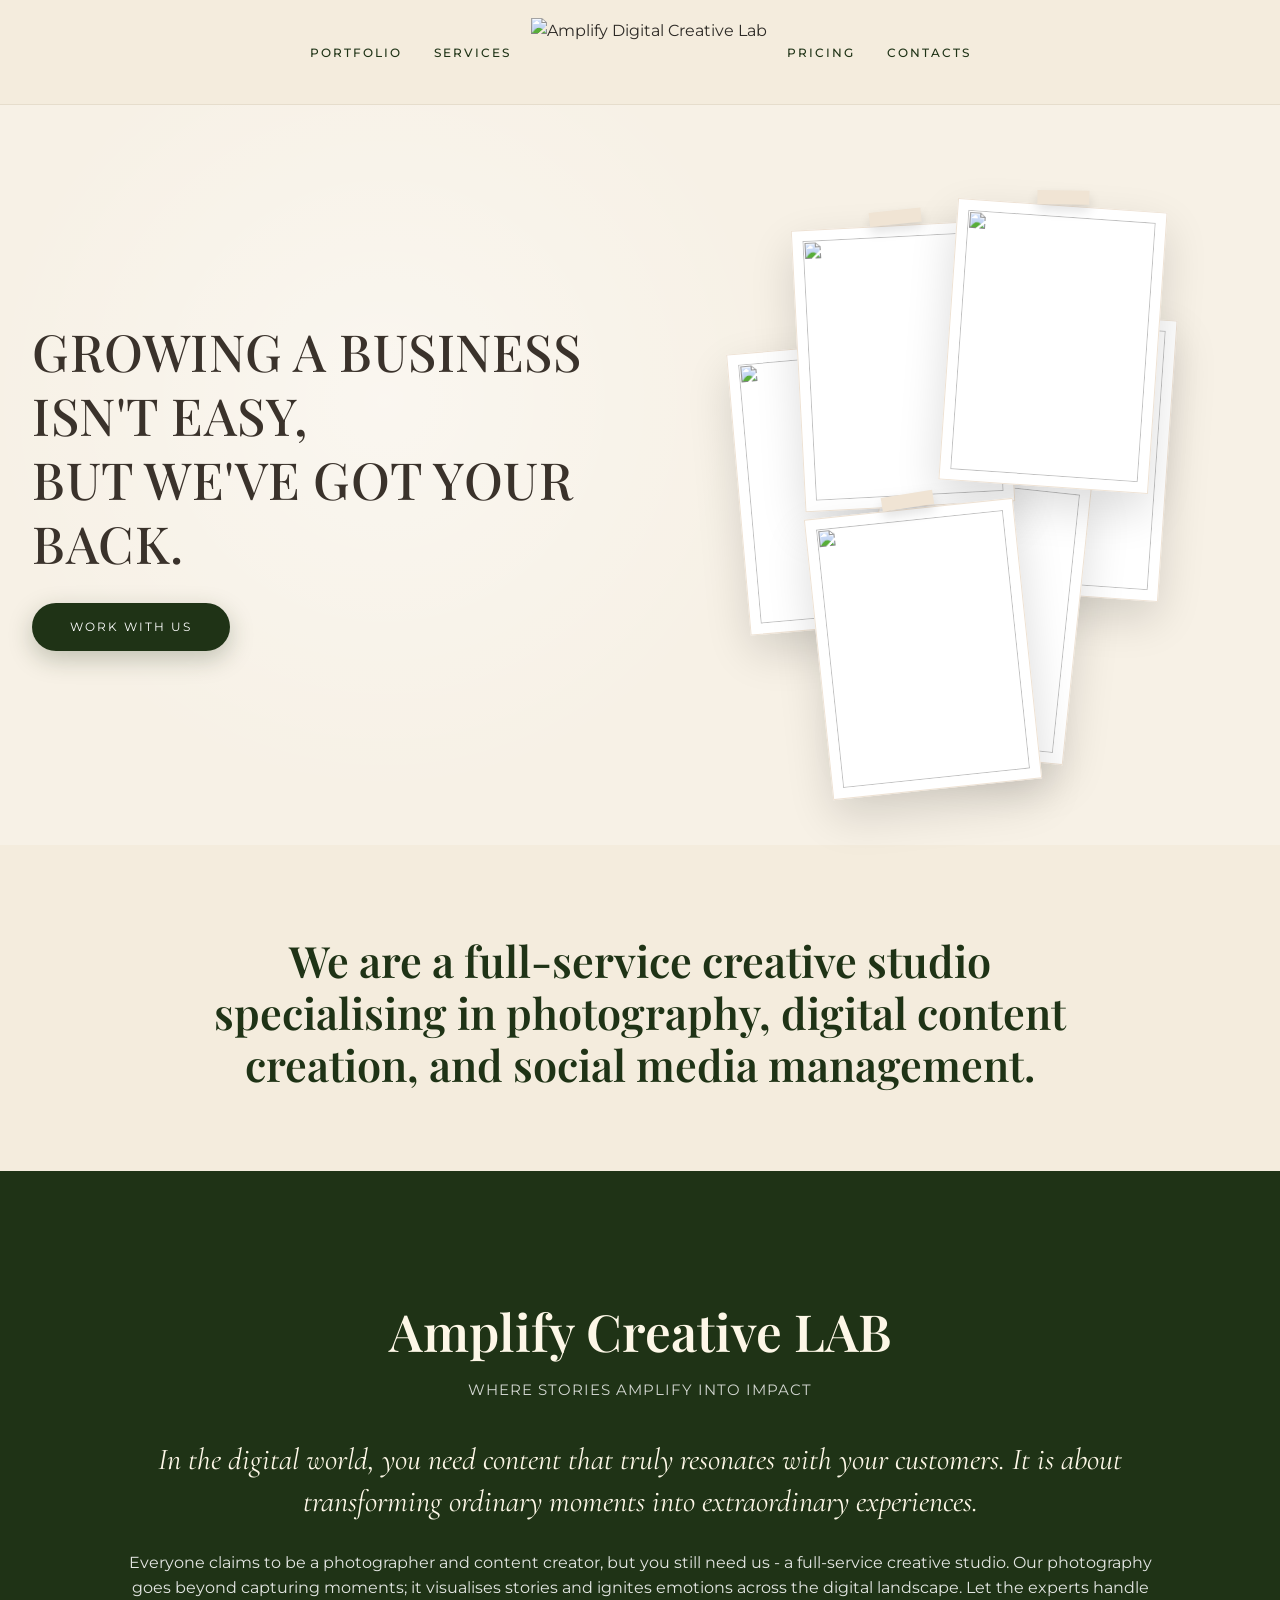
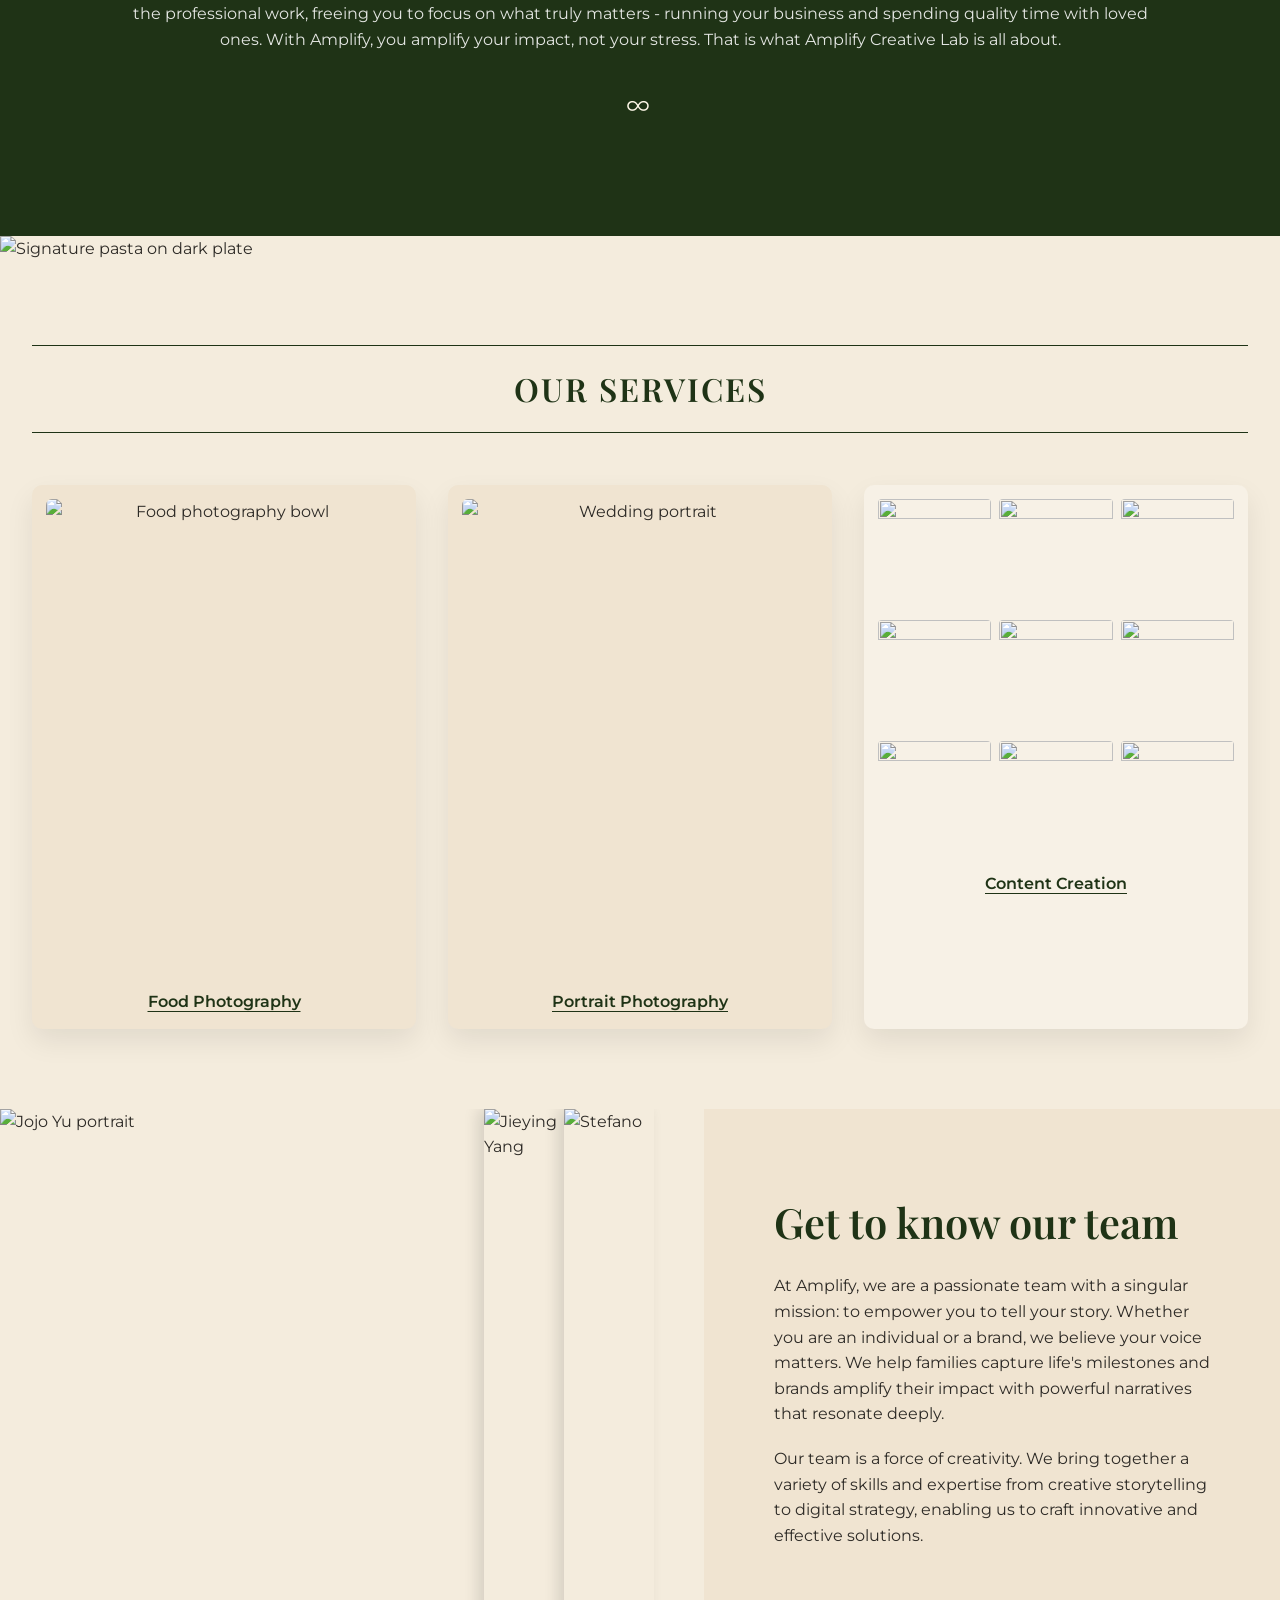
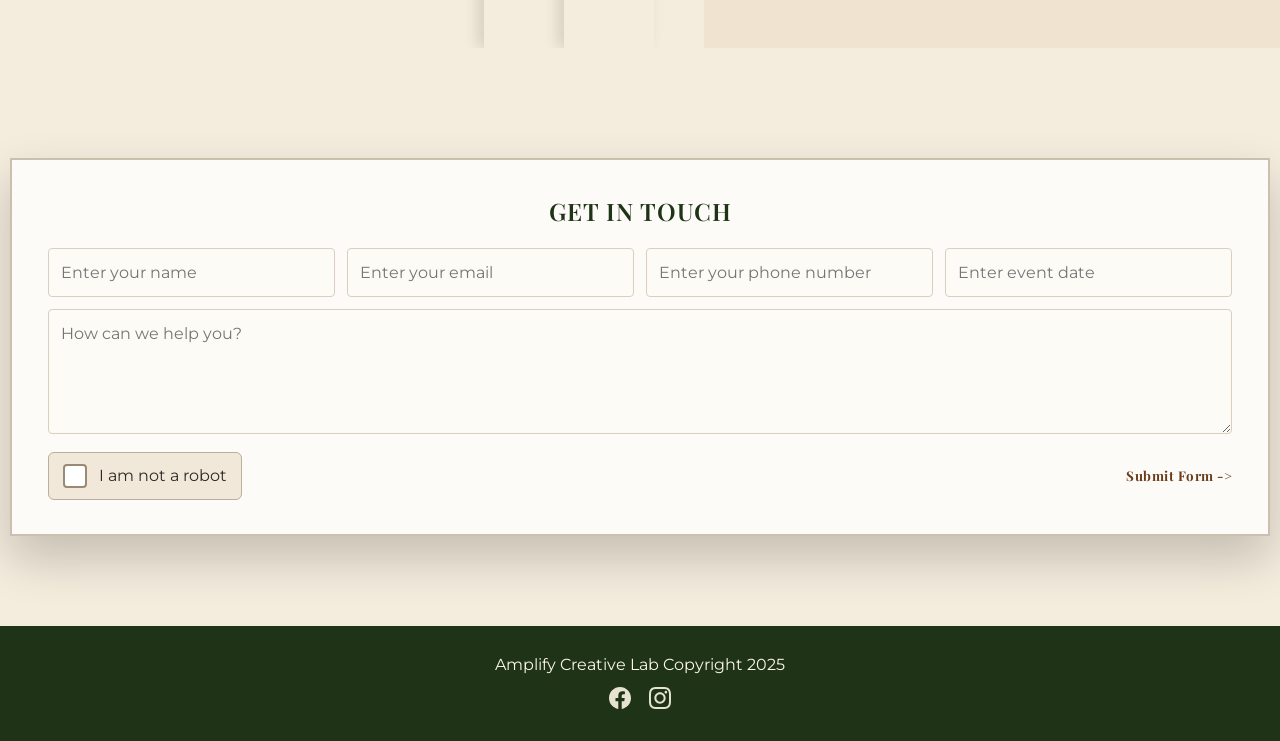
==== commit 7e66965a: "form url" ====
--- a/index.html
+++ b/index.html
@@ -166,6 +166,7 @@
                         <input type="email" name="email" placeholder="Enter your email" required>
                         <input type="tel" name="phone" placeholder="Enter your phone number">
                         <input type="text" name="event-date" placeholder="Enter event date">
+                        <input type="hidden" name="_next" value="https://amplifycreativelab.com/portfolio/">
                         <textarea name="message" rows="5" placeholder="How can we help you?"></textarea>
                     </div>
                     <div class="contact-footer">
--- a/style.css
+++ b/style.css
@@ -18,7 +18,7 @@
 
     --radius-card: 12px;
     --radius-btn: 30px;
-    --max-width: 1260px;
+    --max-width: 1320px;
 }
 
 /* =========================================
@@ -143,7 +143,7 @@
 .header-flex {
     display: flex;
     align-items: center;
-    justify-content: space-between;
+    justify-content: center;
     gap: 20px;
     padding: 18px 0;
     position: relative;
@@ -156,7 +156,7 @@
 .nav-list {
     display: flex;
     align-items: center;
-    gap: 28px;
+    gap: 32px;
 }
 
 .nav-list a {
@@ -239,38 +239,41 @@
     position: relative;
     z-index: 2;
     display: grid;
-    grid-template-columns: repeat(auto-fit, minmax(320px, 1fr));
+    grid-template-columns: repeat(auto-fit, minmax(360px, 1fr));
     align-items: center;
-    gap: 70px;
+    gap: 80px;
 }
 
 .hero-copy h1 {
     text-transform: uppercase;
-    letter-spacing: 1px;
-    font-size: 2.7rem;
-    line-height: 1.35;
-    font-weight: 400;
-    color: var(--color-text);
-    margin-bottom: 24px;
+    letter-spacing: 0.5px;
+    font-size: 3.2rem;
+    line-height: 1.25;
+    font-weight: 500;
+    color: #3a322b;
+    margin-bottom: 28px;
+    max-width: 560px;
 }
 
 .hero-board {
     position: relative;
-    min-height: 540px;
+    min-height: 580px;
+    width: 520px;
+    margin-left: auto;
 }
 
 .polaroid {
     position: absolute;
     background: var(--color-white);
     padding: 10px;
-    width: 185px;
+    width: 210px;
     box-shadow: 0 18px 45px rgba(0, 0, 0, 0.14);
     border: 1px solid #eee2d4;
 }
 
 .polaroid img {
     width: 100%;
-    height: 240px;
+    height: 260px;
     object-fit: cover;
 }
 
@@ -286,24 +289,24 @@
     box-shadow: 0 6px 12px rgba(0, 0, 0, 0.12);
 }
 
-.polaroid-1 { top: 0; right: 35px; transform: rotate(4deg); z-index: 3; }
-.polaroid-2 { top: 120px; right: 210px; transform: rotate(-6deg); z-index: 1; }
-.polaroid-3 { bottom: 30px; right: 90px; transform: rotate(7deg); z-index: 2; }
-.polaroid-4 { top: 40px; left: 40px; transform: rotate(-3deg); z-index: 2; }
-.polaroid-5 { bottom: 120px; left: 120px; transform: rotate(5deg); z-index: 1; }
-.polaroid-6 { bottom: -10px; left: -10px; transform: rotate(-7deg); z-index: 3; }
+.polaroid-1 { top: 10px; right: 90px; transform: rotate(4deg); z-index: 3; }
+.polaroid-2 { top: 150px; right: 300px; transform: rotate(-5deg); z-index: 1; }
+.polaroid-3 { bottom: 20px; right: 170px; transform: rotate(6deg); z-index: 2; }
+.polaroid-4 { top: 30px; left: 70px; transform: rotate(-3deg); z-index: 2; }
+.polaroid-5 { bottom: 180px; left: 230px; transform: rotate(4deg); z-index: 1; }
+.polaroid-6 { bottom: -15px; left: 90px; transform: rotate(-6deg); z-index: 3; }
 
 /* =========================================
    6. INTRO BANNER
    ========================================= */
 .intro-banner {
     background: var(--color-cream);
-    padding: 80px 0 70px;
+    padding: 90px 0 80px;
     text-align: center;
 }
 
 .intro-banner h2 {
-    font-size: 2.5rem;
+    font-size: 2.7rem;
     line-height: 1.2;
     color: var(--color-green);
 }
@@ -315,12 +318,12 @@
     background: var(--color-green);
     color: #fdf7e7;
     text-align: center;
-    padding: 110px 0 90px;
+    padding: 120px 0 100px;
 }
 
 .impact-band h2 {
     color: #fdf7e7;
-    font-size: 3rem;
+    font-size: 3.2rem;
     margin-bottom: 6px;
 }
 
@@ -511,16 +514,16 @@
     background-image: linear-gradient(rgba(244, 236, 221, 0.5), rgba(244, 236, 221, 0.5)), url('https://images.unsplash.com/photo-1524504388940-b1c1722653e1?auto=format&fit=crop&w=1800&q=80');
     background-size: cover;
     background-position: center;
-    padding: 100px 0 80px;
+    padding: 110px 0 90px;
 }
 
 .contact-overlay {
-    max-width: 1200px;
+    max-width: 1260px;
     margin: 0 auto;
-    background: rgba(255, 255, 255, 0.82);
+    background: rgba(255, 255, 255, 0.78);
     border: 2px solid #cbbfad;
-    box-shadow: 0 22px 46px rgba(0, 0, 0, 0.18);
-    padding: 28px 32px 32px;
+    box-shadow: 0 22px 46px rgba(0, 0, 0, 0.2);
+    padding: 32px 36px 34px;
 }
 
 .contact-overlay h2 {
@@ -838,13 +841,9 @@
         gap: 50px;
     }
 
-    .polaroid {
-        width: 160px;
-    }
-
-    .polaroid img {
-        height: 210px;
-    }
+    .hero-board { width: auto; }
+    .polaroid { width: 170px; }
+    .polaroid img { height: 210px; }
 
     .team-feature {
         grid-template-columns: 1fr;
@@ -926,9 +925,7 @@
         font-size: 2.2rem;
     }
 
-    .hero-board {
-        min-height: 440px;
-    }
+    .hero-board { min-height: 440px; width: auto; }
 
     .intro-banner h2 {
         font-size: 2.1rem;
